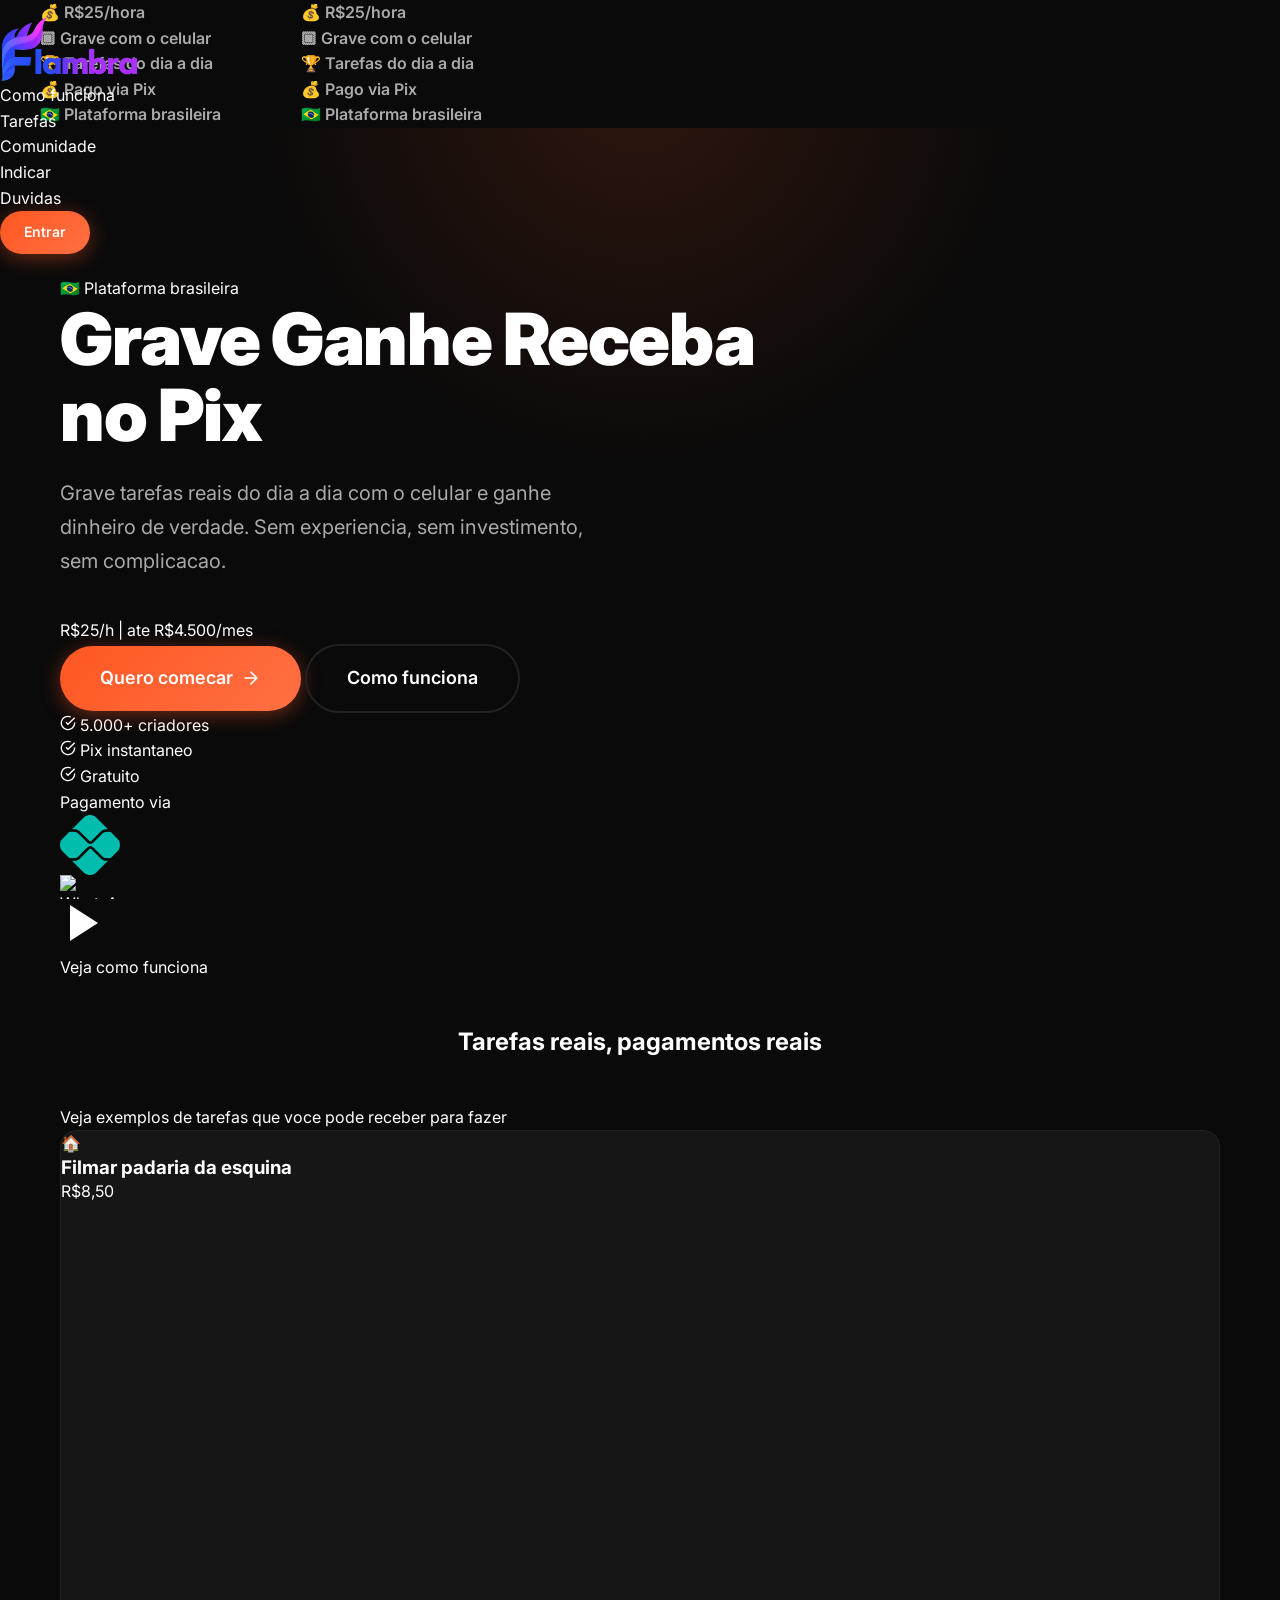
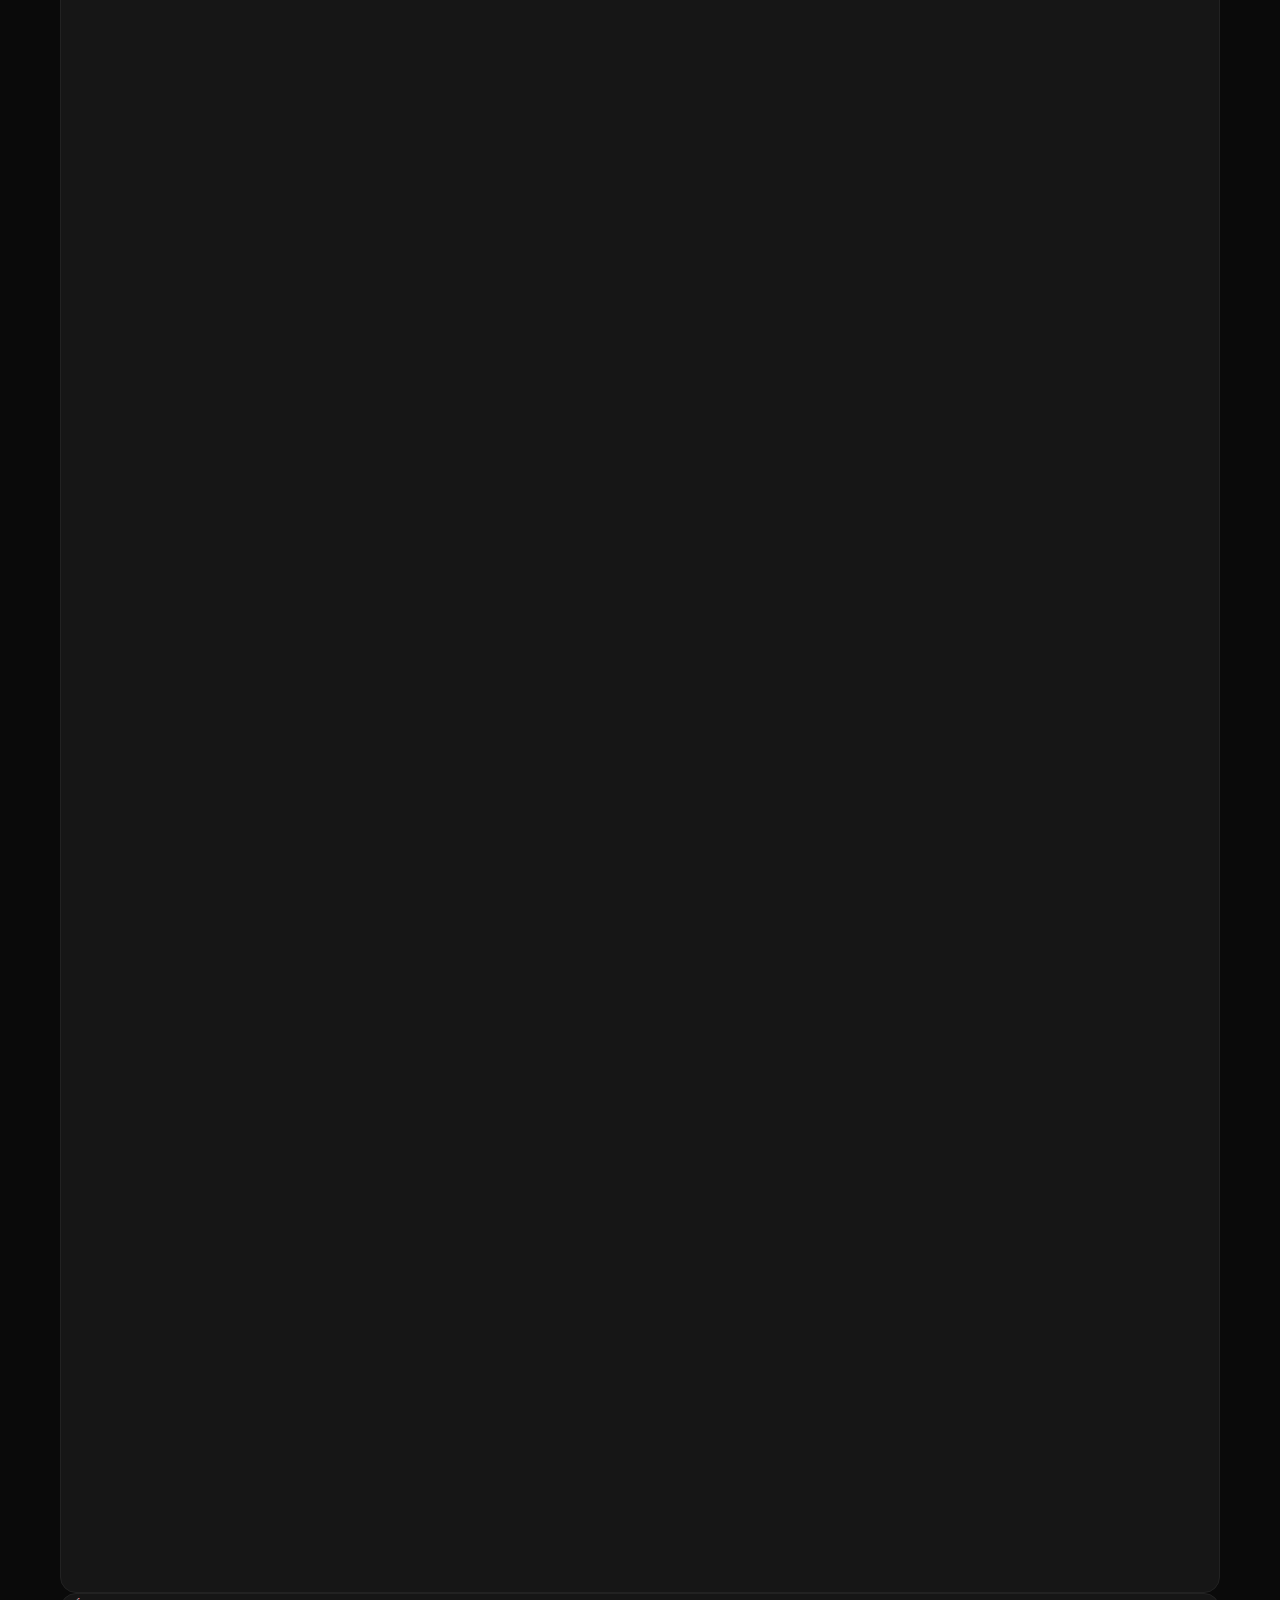
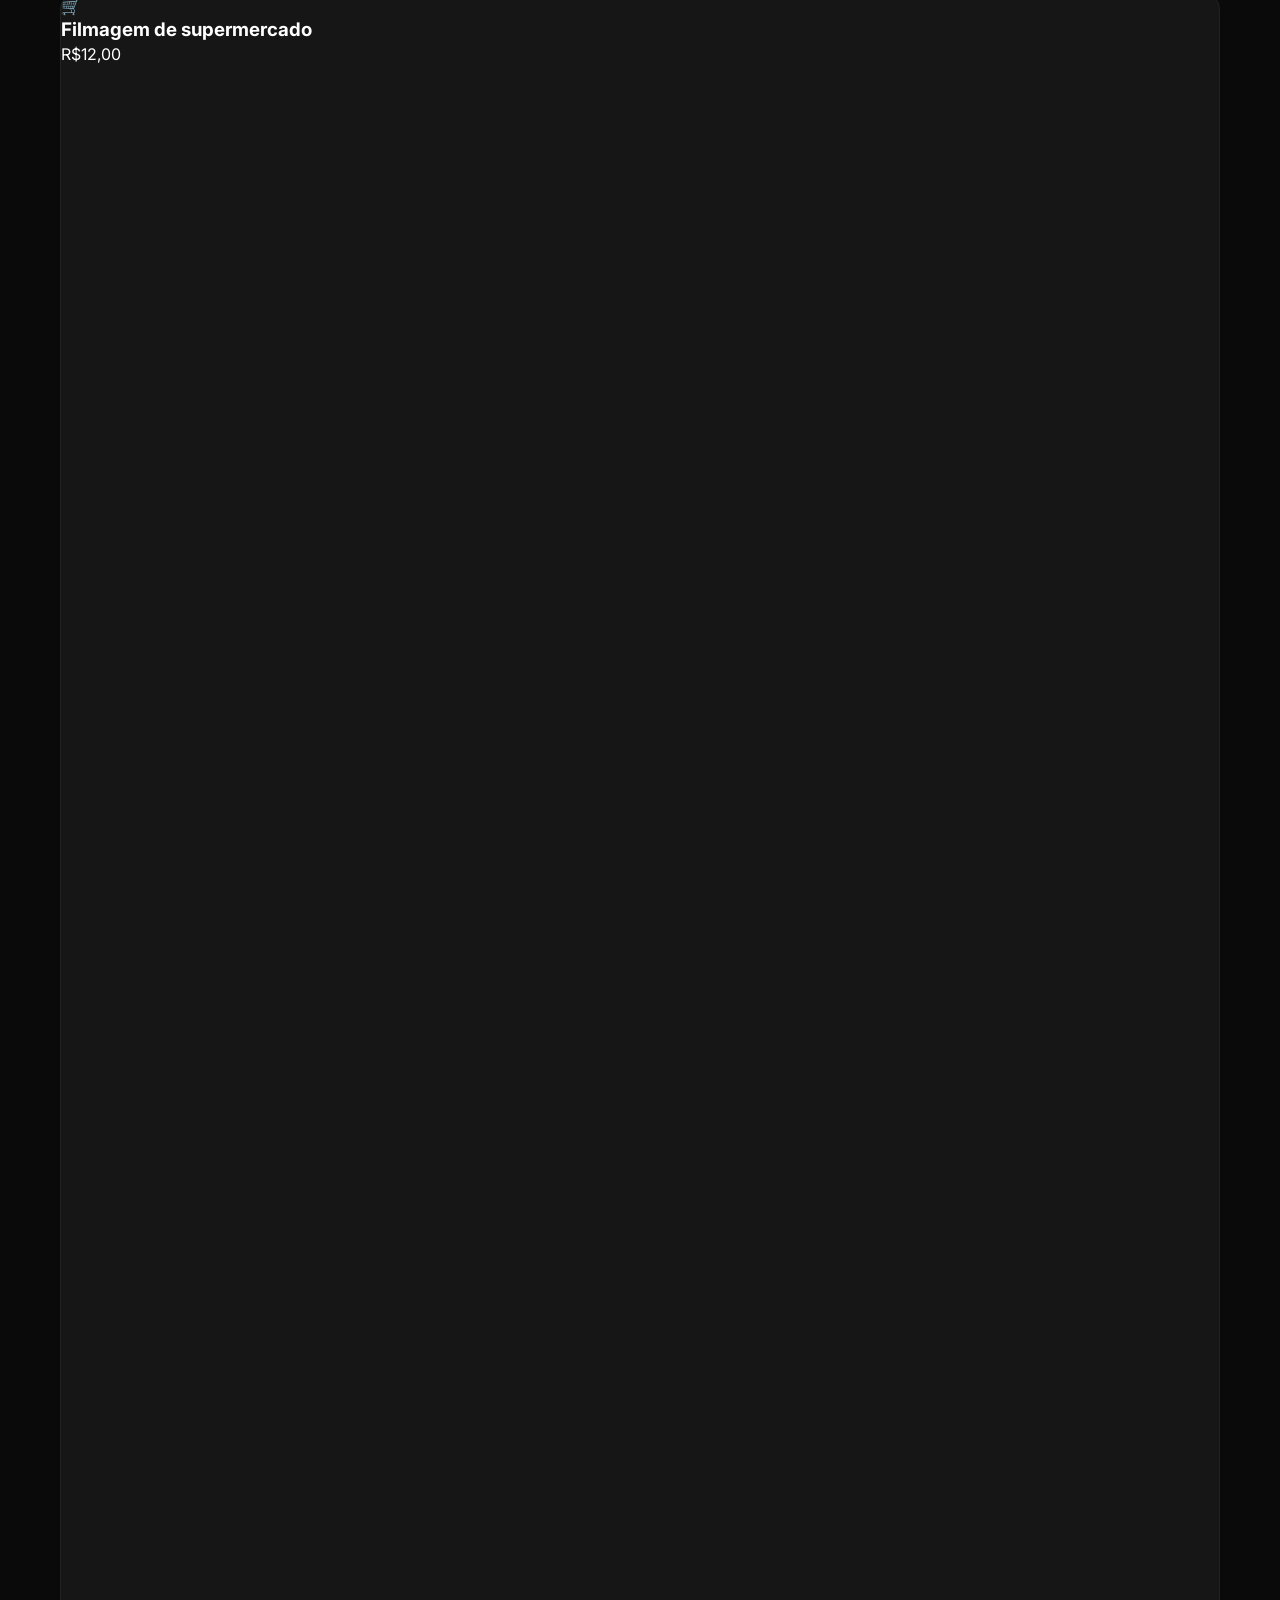
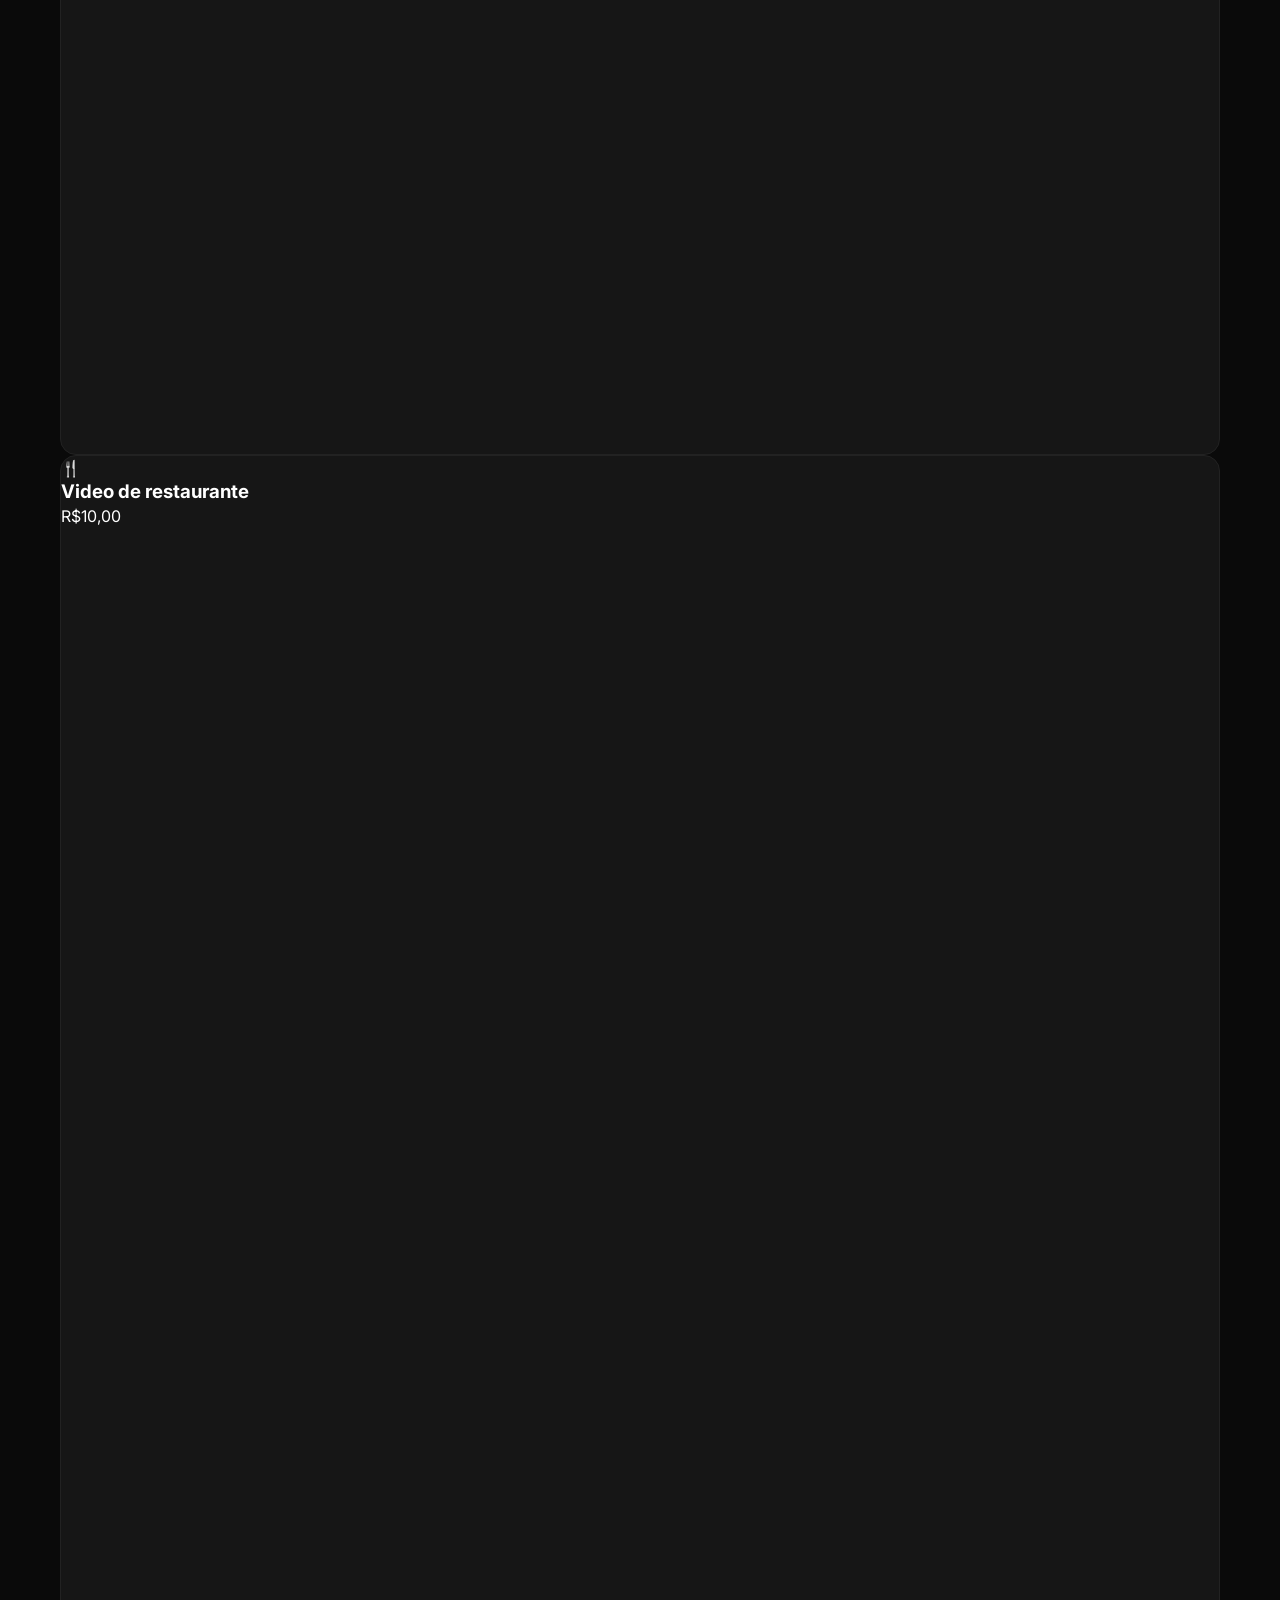
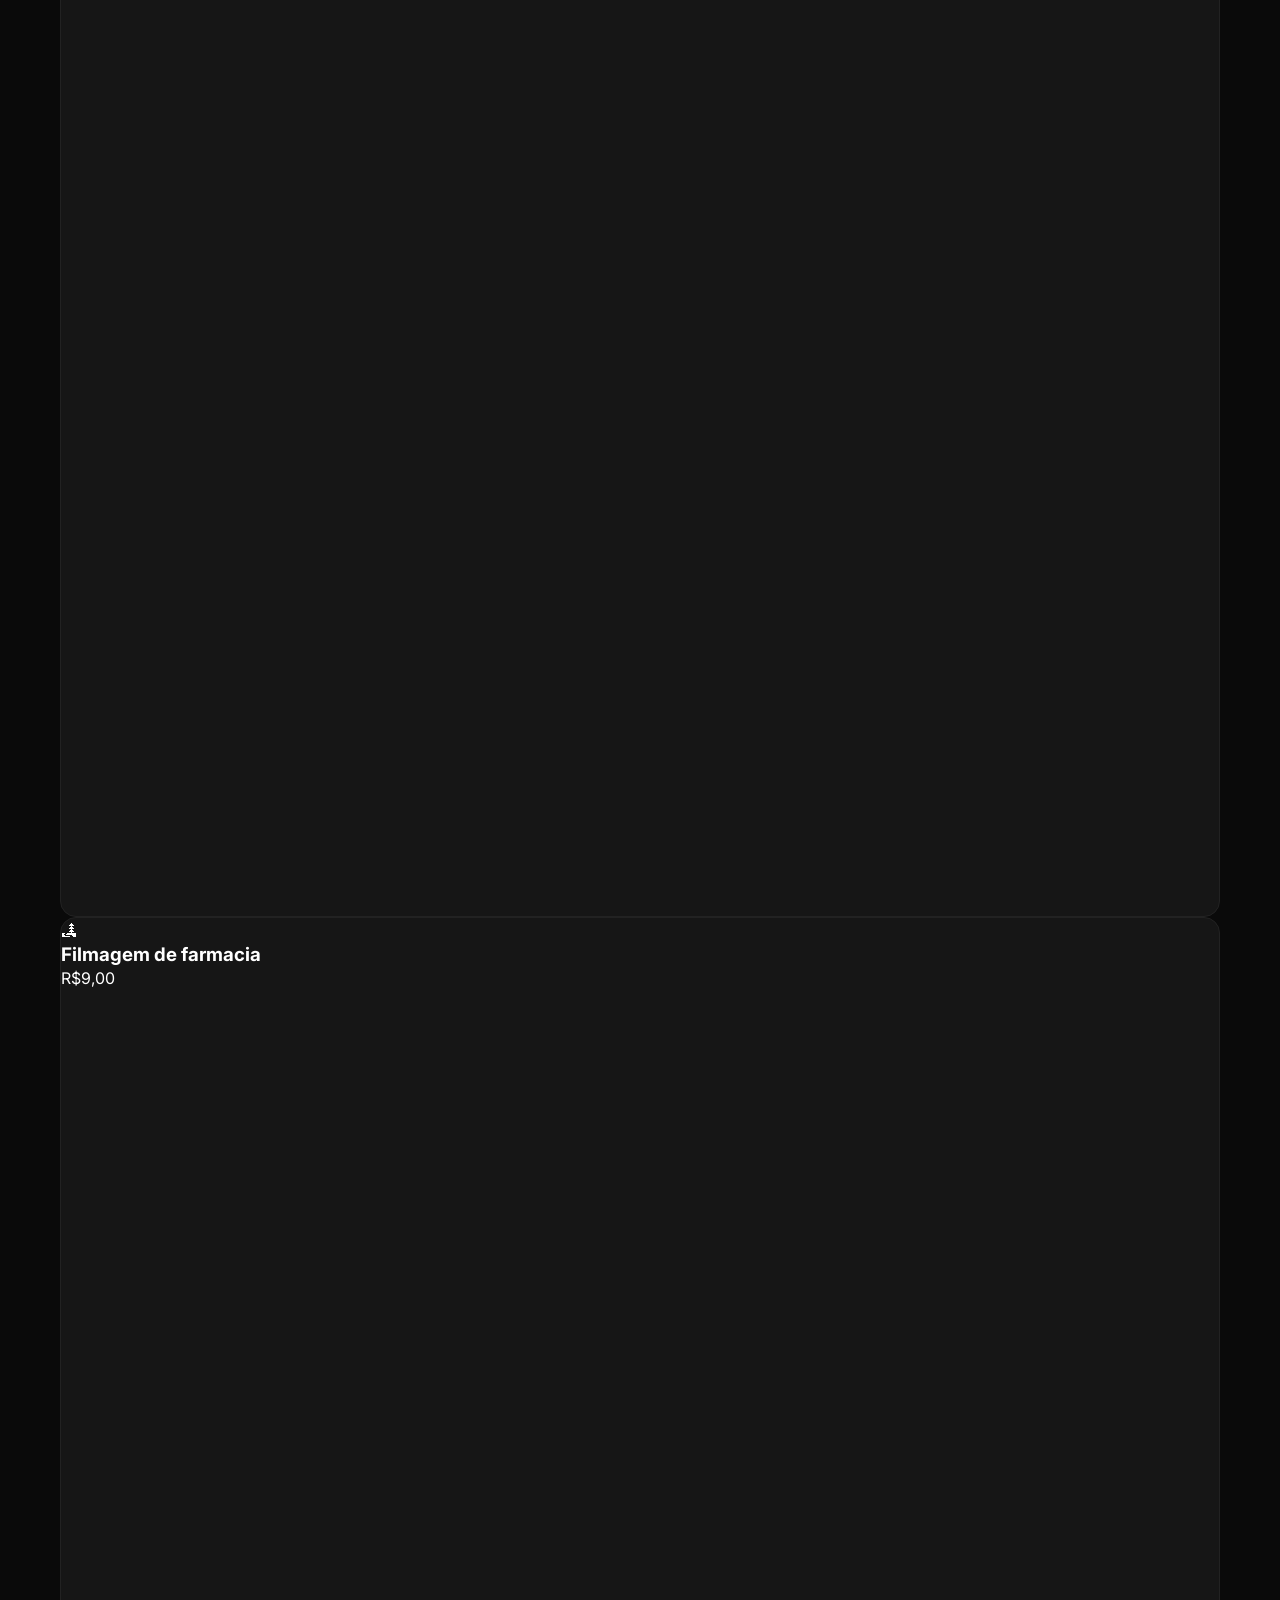
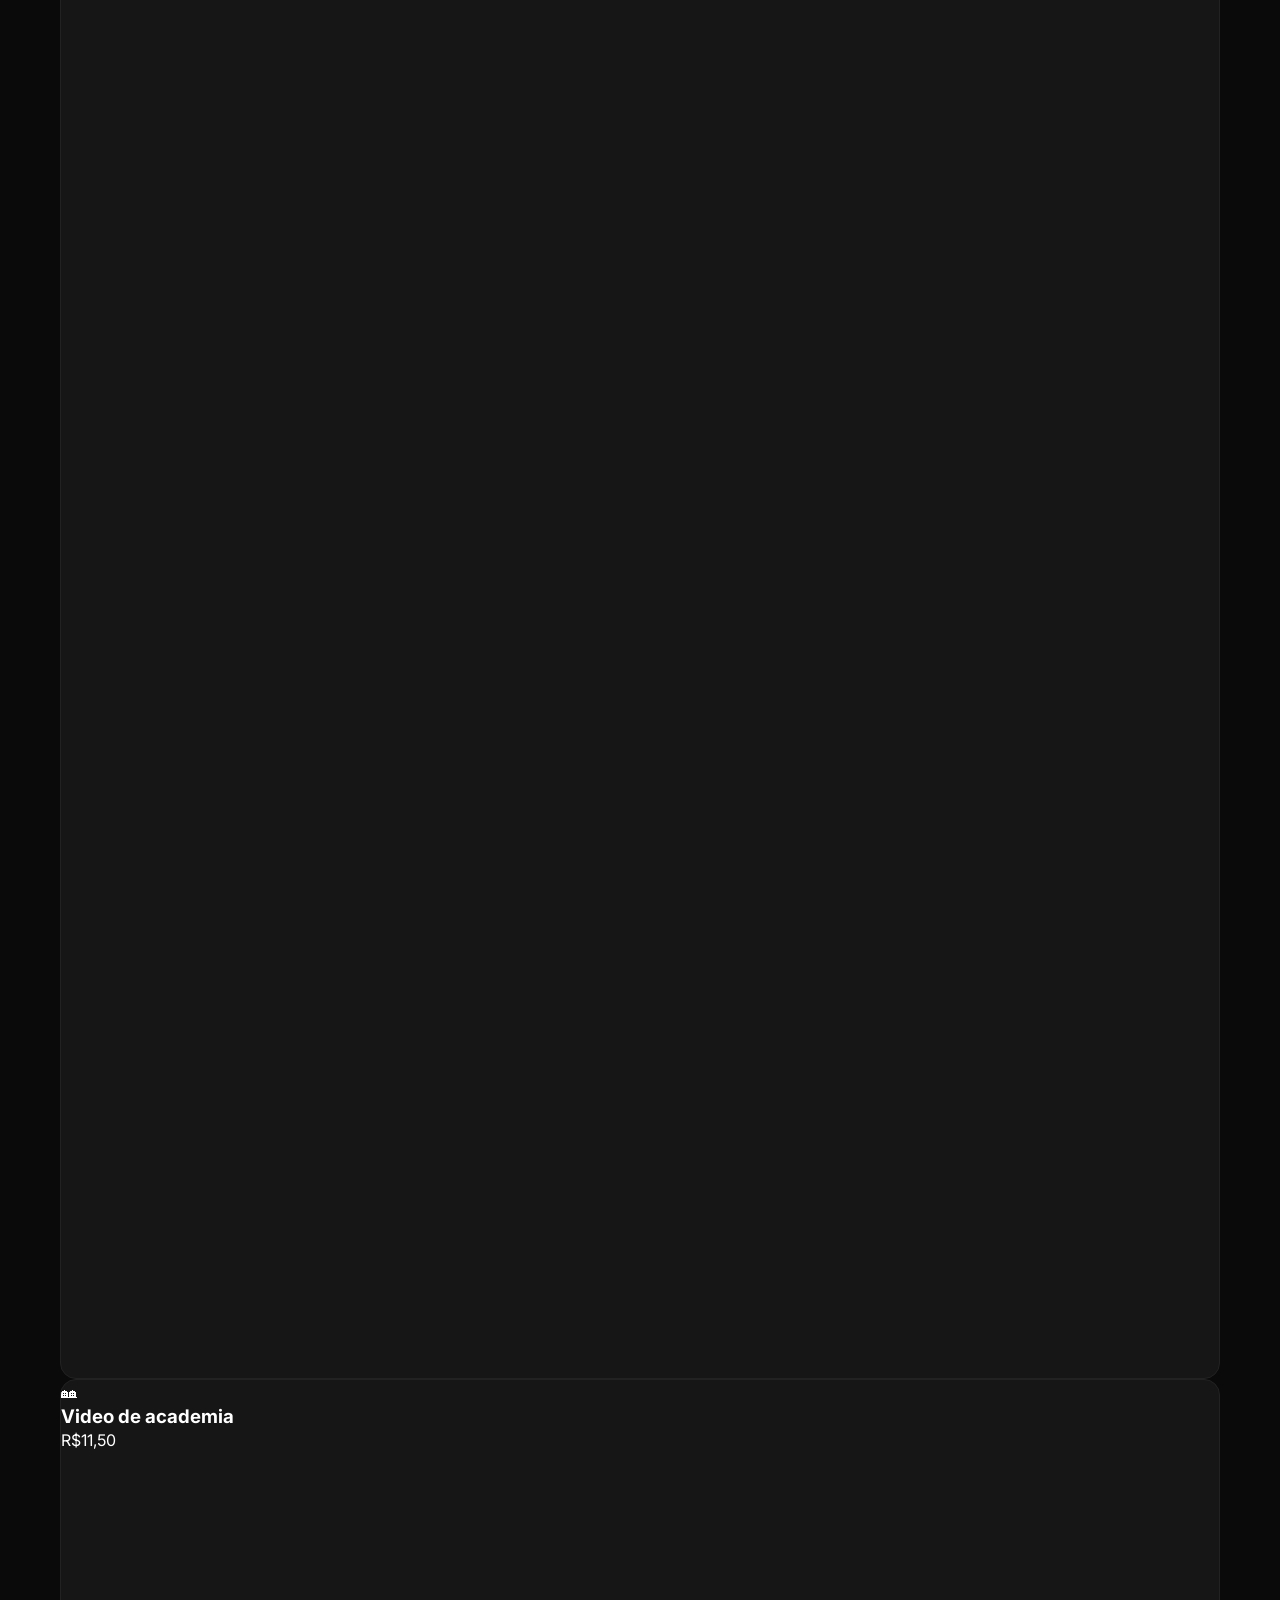
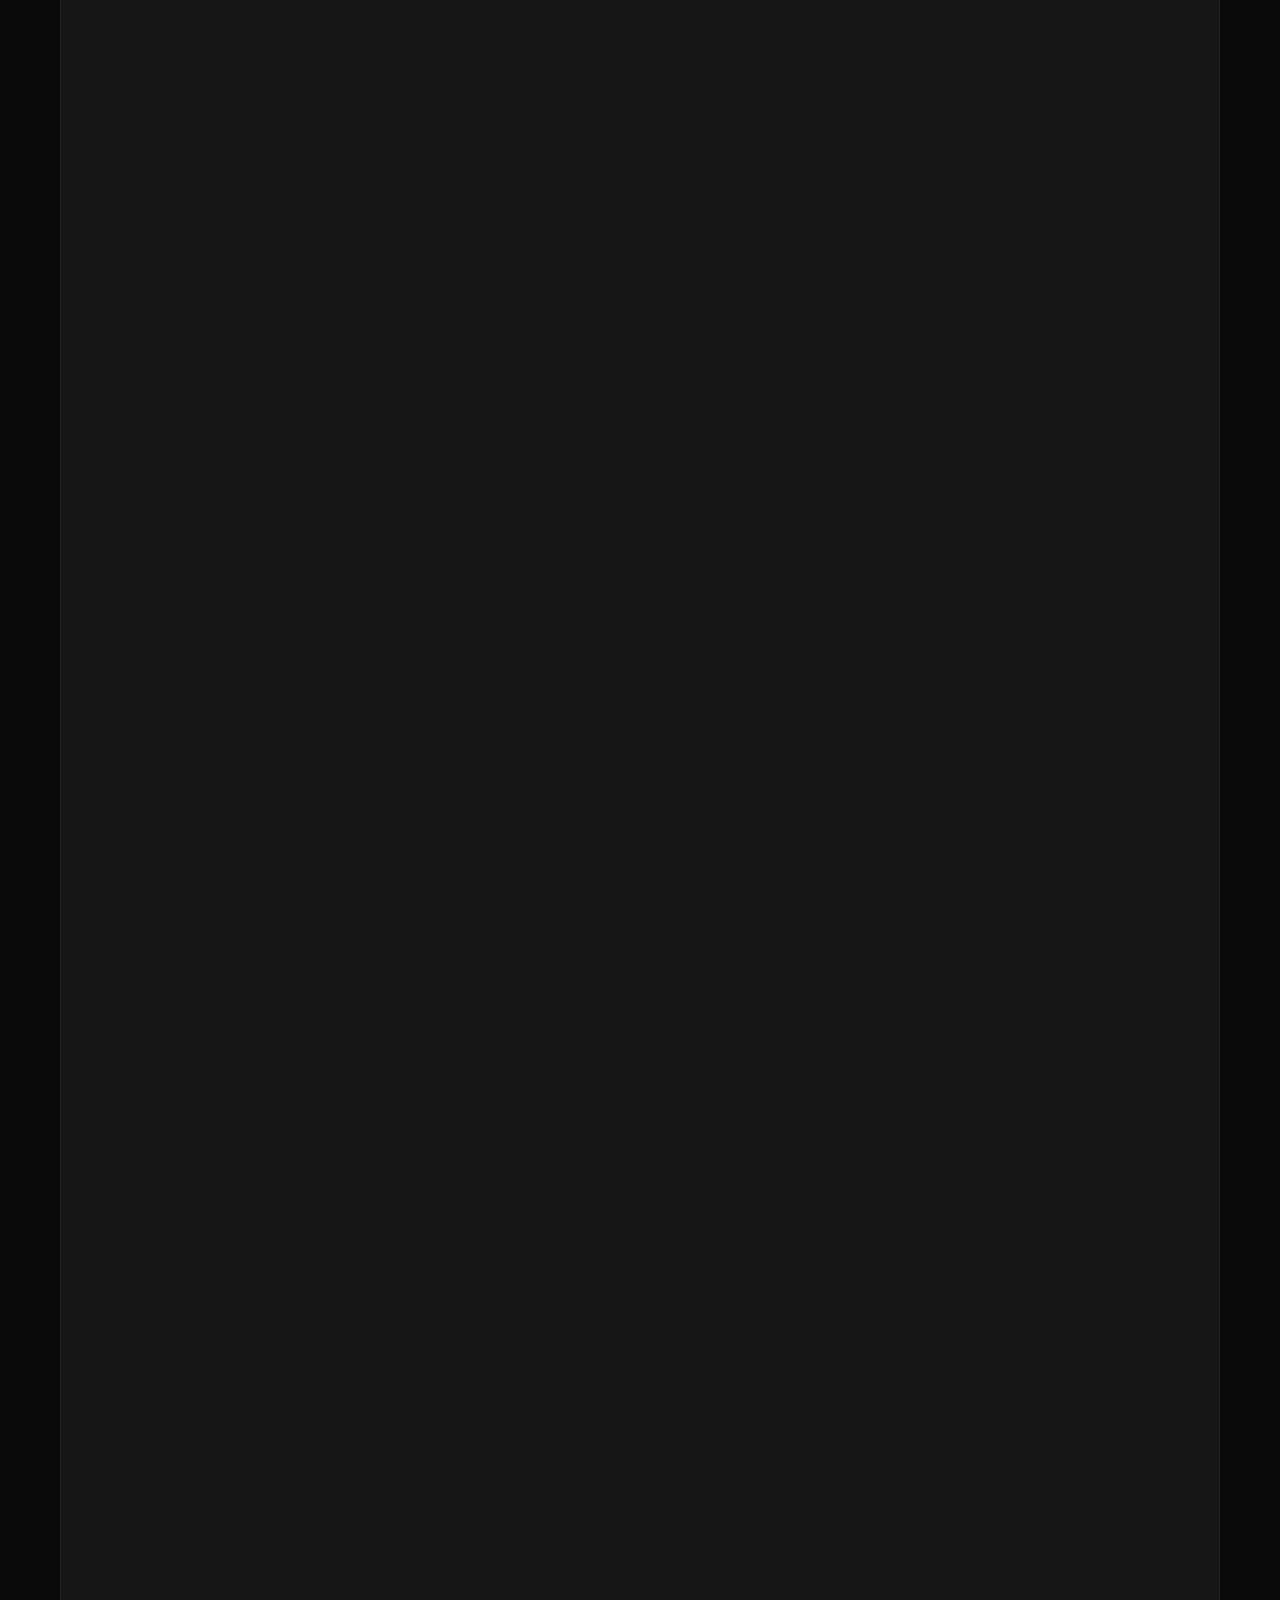
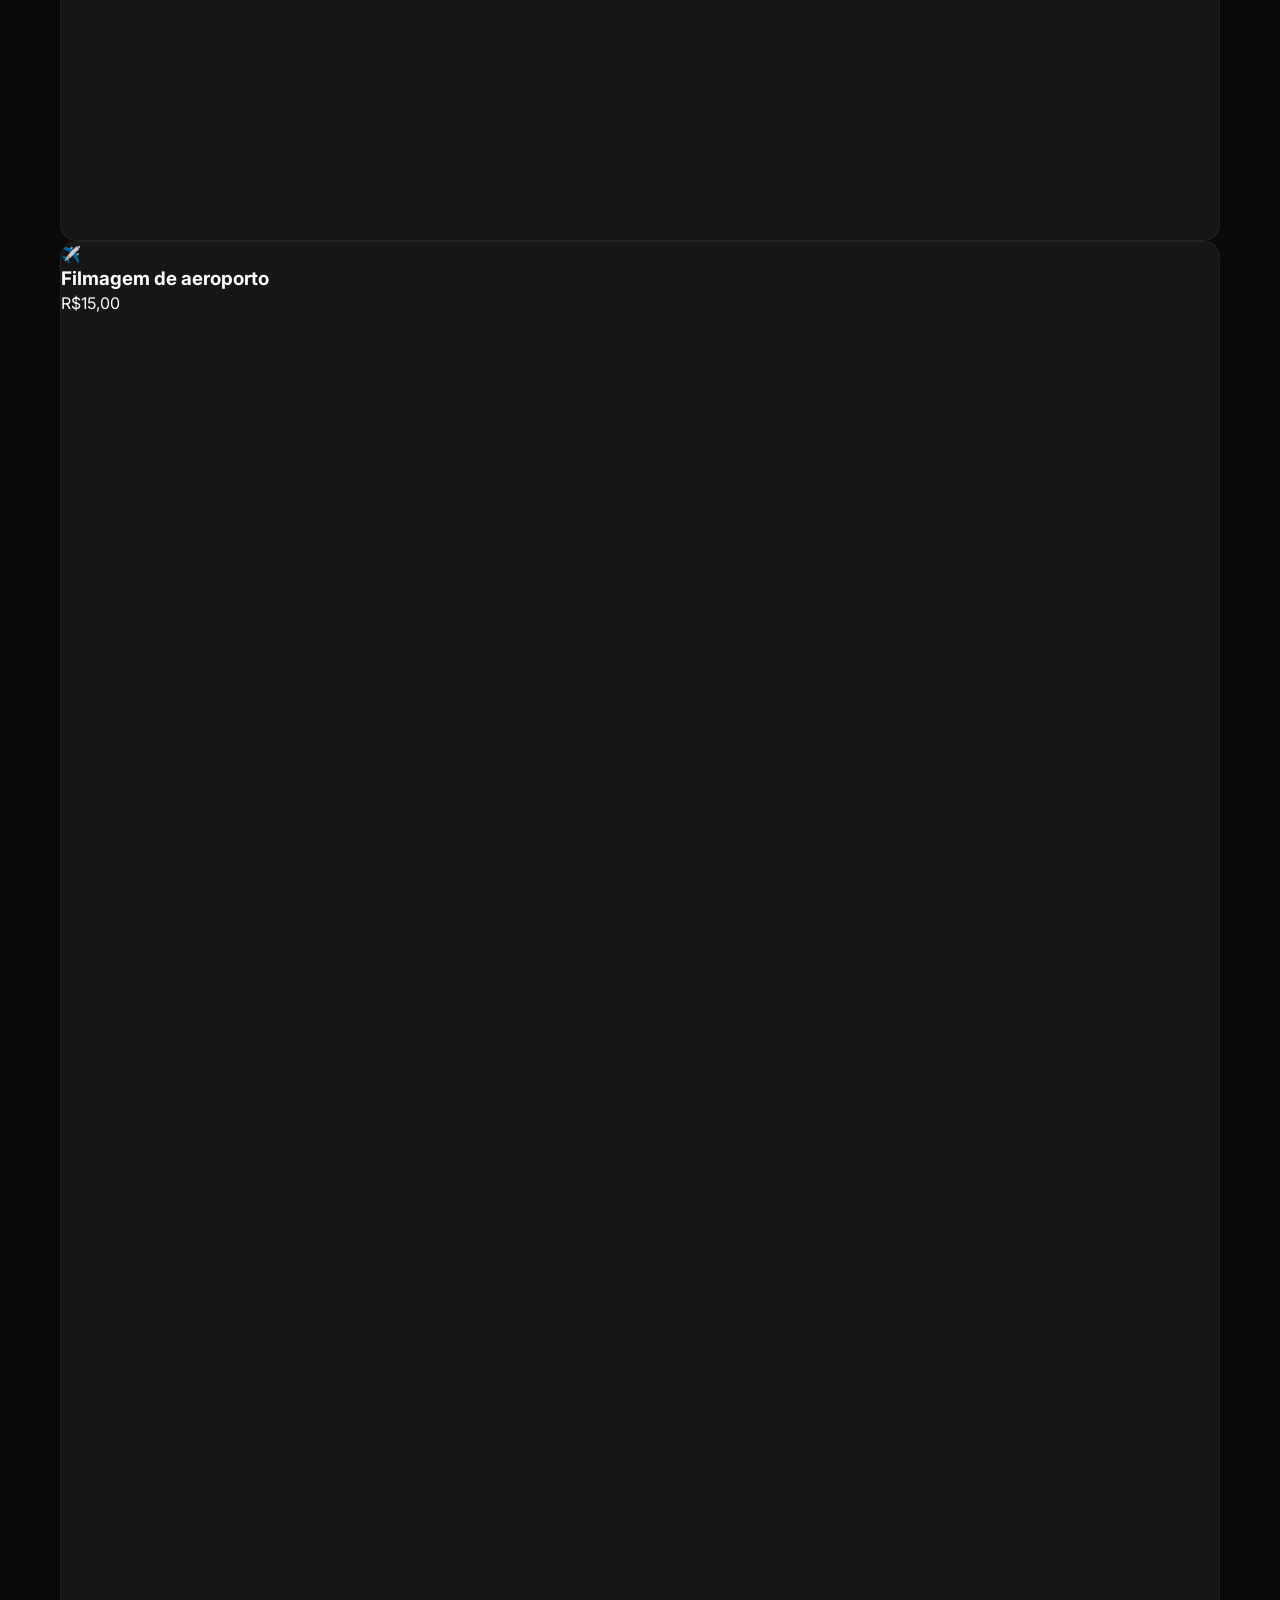
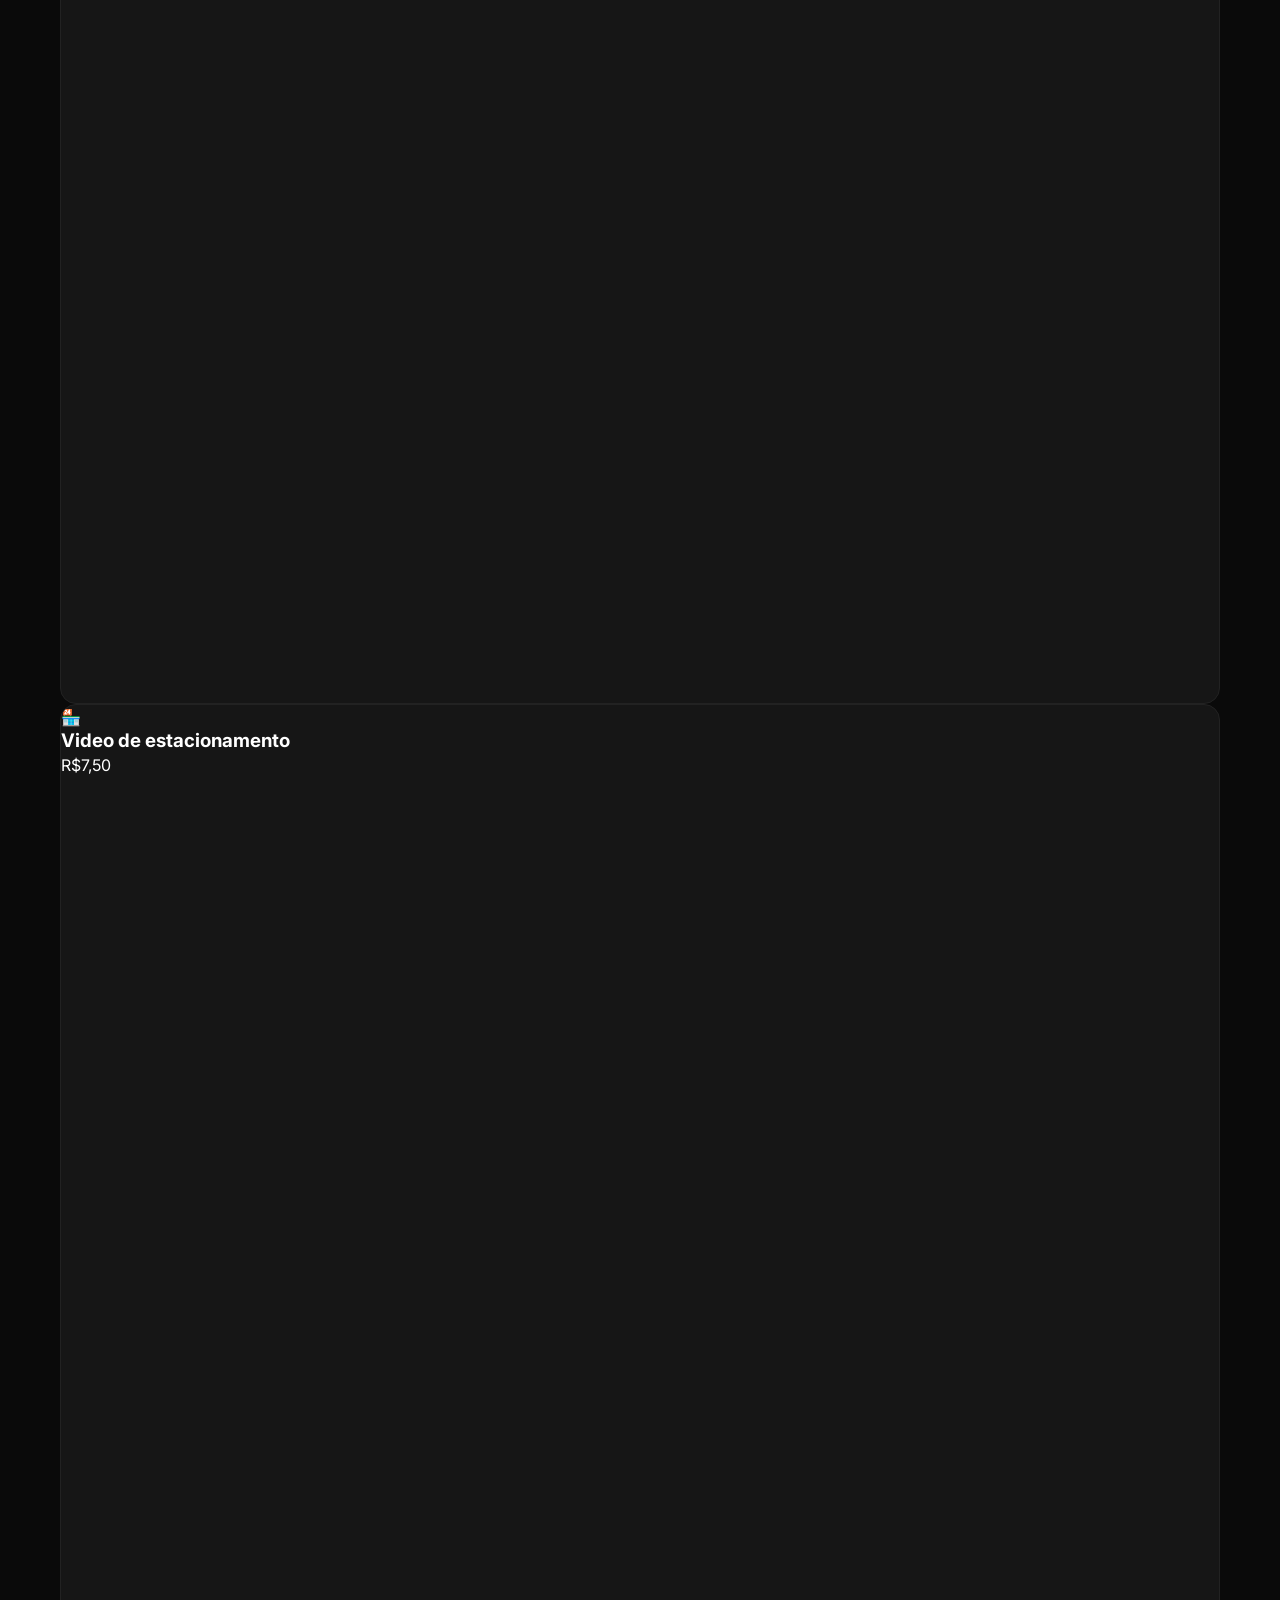
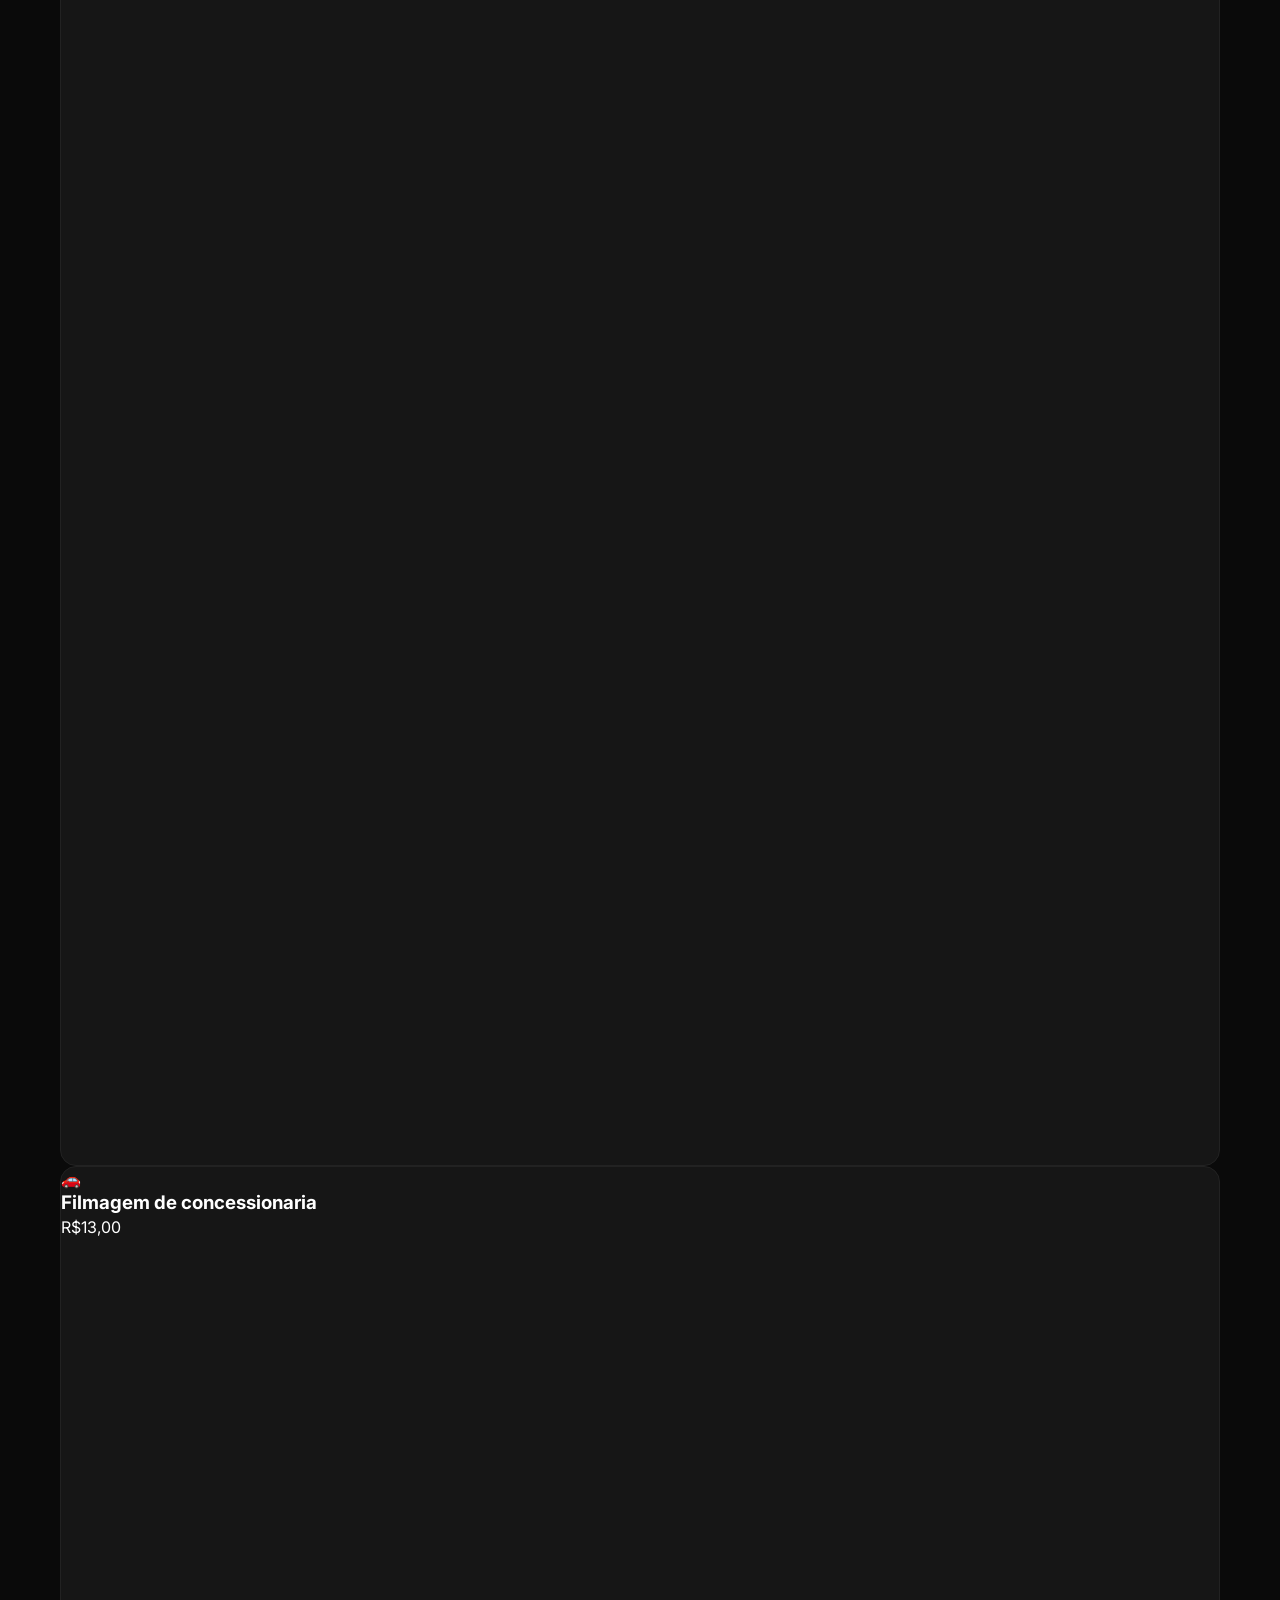
==== index.html @ 6a42921d "Rebuild: dark theme blog, correct domain, referral CTAs, full SEO" ====
<!DOCTYPE html>
<html lang="pt-BR">
<head>
  <meta charset="UTF-8">
  <meta name="viewport" content="width=device-width, initial-scale=1.0">
  <title>Flambra - Ganhe dinheiro gravando tarefas do dia a dia</title>
  <meta name="description" content="Grave tarefas reais da sua rotina com o celular e receba ate R$25 por hora aprovada via Pix. Plataforma brasileira.">
  <meta name="keywords" content="ganhar dinheiro com celular, gravar tarefas, pix, plataforma brasileira, renda extra">
  <link rel="canonical" href="https://tarcisioprogramador.github.io/flambra/">

  <!-- Open Graph -->
  <meta property="og:type" content="website">
  <meta property="og:title" content="Flambra - Ganhe dinheiro gravando tarefas do dia a dia">
  <meta property="og:description" content="Grave tarefas reais da sua rotina com o celular e receba ate R$25 por hora aprovada via Pix. Plataforma brasileira.">
  <meta property="og:url" content="https://tarcisioprogramador.github.io/flambra/">
  <meta property="og:image" content="https://tarcisioprogramador.github.io/flambra/assets/img/og-share.png">
  <meta property="og:image:alt" content="Flambra - Ganhe dinheiro com o celular">
  <meta property="og:site_name" content="Flambra">
  <meta property="og:locale" content="pt_BR">

  <!-- Twitter Cards -->
  <meta name="twitter:card" content="summary_large_image">
  <meta name="twitter:title" content="Flambra - Ganhe dinheiro gravando tarefas do dia a dia">
  <meta name="twitter:description" content="Grave tarefas reais da sua rotina com o celular e receba ate R$25 por hora aprovada via Pix. Plataforma brasileira.">
  <meta name="twitter:image" content="https://tarcisioprogramador.github.io/flambra/assets/img/og-share.png">

  <link rel="icon" type="image/png" href="assets/img/favicon.png">
  <link rel="stylesheet" href="assets/css/style.css">

  <!-- Schema.org JSON-LD -->
  <script type="application/ld+json">
  {
    "@context": "https://schema.org",
    "@graph": [
      {
        "@type": "WebSite",
        "@id": "https://tarcisioprogramador.github.io/flambra/#website",
        "url": "https://tarcisioprogramador.github.io/flambra/",
        "name": "Flambra",
        "description": "Ganhe dinheiro gravando tarefas do dia a dia",
        "inLanguage": "pt-BR"
      },
      {
        "@type": "Organization",
        "@id": "https://tarcisioprogramador.github.io/flambra/#organization",
        "name": "Flambra",
        "url": "https://tarcisioprogramador.github.io/flambra/",
        "logo": {
          "@type": "ImageObject",
          "url": "https://tarcisioprogramador.github.io/flambra/assets/img/flambra-wordmark-remastered.png",
          "width": 300,
          "height": 60
        },
        "sameAs": [
          "https://www.instagram.com/flambra",
          "https://www.tiktok.com/@flambra"
        ],
        "contactPoint": {
          "@type": "ContactPoint",
          "contactType": "customer service",
          "availableLanguage": "Portuguese",
          "areaServed": "BR"
        }
      },
      {
        "@type": "Service",
        "@id": "https://tarcisioprogramador.github.io/flambra/#service",
        "name": "Flambra - Plataforma de tarefas por celular",
        "description": "Grave tarefas reais da sua rotina com o celular e receba ate R$25 por hora aprovada via Pix",
        "provider": {
          "@id": "https://tarcisioprogramador.github.io/flambra/#organization"
        },
        "areaServed": {
          "@type": "Country",
          "name": "Brasil"
        },
        "serviceType": "Renda extra via celular",
        "offers": {
          "@type": "Offer",
          "price": "0",
          "priceCurrency": "BRL",
          "description": "Ganhe ate R$25 por hora aprovada"
        }
      },
      {
        "@type": "FAQPage",
        "@id": "https://tarcisioprogramador.github.io/flambra/#faq",
        "mainEntity": [
          {
            "@type": "Question",
            "name": "O que e a Flambra?",
            "acceptedAnswer": {
              "@type": "Answer",
              "text": "A Flambra e uma plataforma brasileira que paga voce para gravar tarefas do dia a dia com o celular. Voce completa tarefas simples como filmar locais, produtos ou servicos, e recebe por cada tarefa aprovada."
            }
          },
          {
            "@type": "Question",
            "name": "Quanto posso ganhar na Flambra?",
            "acceptedAnswer": {
              "@type": "Answer",
              "text": "Na Flambra voce pode ganhar ate R$25 por hora de tarefas aprovadas. O valor medio dos nossos criadores e de R$4.500 por mes trabalhando de forma consistente."
            }
          },
          {
            "@type": "Question",
            "name": "Como recebo meu pagamento?",
            "acceptedAnswer": {
              "@type": "Answer",
              "text": "Os pagamentos sao feitos via Pix, diretamente na sua conta bancaria. Tambem oferecemos a opcao de receber em USDC para quem prefere criptomoedas. O pagamento e processado rapidamente apos a aprovacao das tarefas."
            }
          },
          {
            "@type": "Question",
            "name": "Preciso de equipamento especial?",
            "acceptedAnswer": {
              "@type": "Answer",
              "text": "Nao! Voce so precisa de um celular com camera. Qualquer smartphone moderno e suficiente para gravar as tarefas. Nao e necessario tripé, iluminação profissional ou qualquer outro equipamento."
            }
          },
          {
            "@type": "Question",
            "name": "As tarefas sao dificeis?",
            "acceptedAnswer": {
              "@type": "Answer",
              "text": "Nao! As tarefas sao simples e do seu dia a dia. Voce e selecionado com base na sua localizacao e nos negocios proximos a voce. E so seguir as instrucoes no app, gravar o video e enviar para analise."
            }
          },
          {
            "@type": "Question",
            "name": "Quanto tempo demora para receber?",
            "acceptedAnswer": {
              "@type": "Answer",
              "text": "O processamento do pagamento e feito rapidamente apos a aprovacao da tarefa. Na maioria dos casos, o valor cai na sua conta via Pix em ate 48 horas uteis apos a aprovacao."
            }
          },
          {
            "@type": "Question",
            "name": "Posso indicar amigos?",
            "acceptedAnswer": {
              "@type": "Answer",
              "text": "Sim! A Flambra tem um programa de indicacoes onde voce ganha R$2.50 por hora trabalhada por cada pessoa que indicar. E uma forma excelente de aumentar sua renda ainda mais."
            }
          },
          {
            "@type": "Question",
            "name": "A Flambra esta disponivel em todo o Brasil?",
            "acceptedAnswer": {
              "@type": "Answer",
              "text": "Sim, a Flambra esta disponivel em todo o Brasil. As tarefas sao geradas com base na sua localizacao, entanto quanto mais tarefas estiverem disponiveis na sua regiao, mais voce podera ganhar."
            }
          }
        ]
      }
    ]
  }
  </script>
</head>
<body>

  <!-- ========== HEADER ========== -->
  <header class="site-header">
    <div class="header-container">
      <a href="index.html" class="logo" aria-label="Flambra - Pagina inicial">
        <img src="assets/img/flambra-wordmark-remastered.png" alt="Flambra" width="140" height="32">
      </a>

      <nav class="main-nav" id="mainNav" aria-label="Menu principal">
        <ul class="nav-list">
          <li><a href="#como-funciona">Como funciona</a></li>
          <li><a href="#clips">Tarefas</a></li>
          <li><a href="#comunidade">Comunidade</a></li>
          <li><a href="#indicar">Indicar</a></li>
          <li><a href="#faq">Duvidas</a></li>
        </ul>
      </nav>

      <div class="header-actions">
        <a href="https://app.flambra.com/?ref=D3D5653DFF&cadastro=1" class="btn btn-primary btn-sm header-cta" data-referral="D3D5653DFF">Entrar</a>
        <button class="mobile-menu-toggle" id="mobileMenuToggle" aria-label="Abrir menu" aria-expanded="false">
          <span class="hamburger-line"></span>
          <span class="hamburger-line"></span>
          <span class="hamburger-line"></span>
        </button>
      </div>
    </div>

    <!-- Mobile Menu -->
    <div class="mobile-menu" id="mobileMenu" aria-hidden="true">
      <nav class="mobile-nav">
        <ul class="mobile-nav-list">
          <li><a href="#como-funciona">Como funciona</a></li>
          <li><a href="#clips">Tarefas</a></li>
          <li><a href="#comunidade">Comunidade</a></li>
          <li><a href="#indicar">Indicar</a></li>
          <li><a href="#faq">Duvidas</a></li>
        </ul>
        <a href="https://app.flambra.com/?ref=D3D5653DFF&cadastro=1" class="btn btn-primary btn-block mobile-cta" data-referral="D3D5653DFF">Comecar agora</a>
      </nav>
    </div>
  </header>

  <!-- ========== MARQUEE ========== -->
  <aside class="marquee" aria-label="Destaques">
    <div class="marquee-track">
      <div class="marquee-content">
        <span class="marquee-item">&#128176; R$25/hora</span>
        <span class="marquee-item">&#127999; Grave com o celular</span>
        <span class="marquee-item">&#127942; Tarefas do dia a dia</span>
        <span class="marquee-item">&#128176; Pago via Pix</span>
        <span class="marquee-item">&#127463;&#127479; Plataforma brasileira</span>
      </div>
      <div class="marquee-content" aria-hidden="true">
        <span class="marquee-item">&#128176; R$25/hora</span>
        <span class="marquee-item">&#127999; Grave com o celular</span>
        <span class="marquee-item">&#127942; Tarefas do dia a dia</span>
        <span class="marquee-item">&#128176; Pago via Pix</span>
        <span class="marquee-item">&#127463;&#127479; Plataforma brasileira</span>
      </div>
    </div>
  </aside>

  <main>

    <!-- ========== HERO ========== -->
    <section class="hero" id="como-funciona">
      <div class="container">
        <div class="hero-grid">
          <div class="hero-content">
            <div class="hero-eyebrow">
              <span class="flag-br">&#127463;&#127479;</span>
              Plataforma brasileira
            </div>
            <h1 class="hero-title">
              <span class="hero-title-line">Grave</span>
              <span class="hero-title-line">Ganhe</span>
              <span class="hero-title-line">Receba no <span class="text-gradient">Pix</span></span>
            </h1>
            <p class="hero-subtitle">Grave tarefas reais do dia a dia com o celular e ganhe dinheiro de verdade. Sem experiencia, sem investimento, sem complicacao.</p>

            <div class="hero-rate">
              <span class="rate-badge">
                <span class="rate-amount" id="rateToggle">R$25/h</span>
                <span class="rate-divider">|</span>
                <span class="rate-subtitle">ate R$4.500/mes</span>
              </span>
            </div>

            <div class="hero-ctas">
              <a href="https://app.flambra.com/?ref=D3D5653DFF&cadastro=1" class="btn btn-primary btn-lg hero-cta-primary" data-referral="D3D5653DFF">
                <span>Quero comecar</span>
                <svg width="20" height="20" viewBox="0 0 24 24" fill="none" stroke="currentColor" stroke-width="2" stroke-linecap="round" stroke-linejoin="round"><path d="M5 12h14M12 5l7 7-7 7"/></svg>
              </a>
              <a href="#como-funciona" class="btn btn-secondary btn-lg hero-cta-secondary">Como funciona</a>
            </div>

            <div class="hero-trust">
              <div class="trust-item">
                <svg width="16" height="16" viewBox="0 0 24 24" fill="none" stroke="currentColor" stroke-width="2"><path d="M22 11.08V12a10 10 0 1 1-5.93-9.14"/><polyline points="22 4 12 14.01 9 11.01"/></svg>
                <span>5.000+ criadores</span>
              </div>
              <div class="trust-item">
                <svg width="16" height="16" viewBox="0 0 24 24" fill="none" stroke="currentColor" stroke-width="2"><path d="M22 11.08V12a10 10 0 1 1-5.93-9.14"/><polyline points="22 4 12 14.01 9 11.01"/></svg>
                <span>Pix instantaneo</span>
              </div>
              <div class="trust-item">
                <svg width="16" height="16" viewBox="0 0 24 24" fill="none" stroke="currentColor" stroke-width="2"><path d="M22 11.08V12a10 10 0 1 1-5.93-9.14"/><polyline points="22 4 12 14.01 9 11.01"/></svg>
                <span>Gratuito</span>
              </div>
            </div>

            <div class="hero-payment-icons">
              <span class="payment-icon-label">Pagamento via</span>
              <div class="payment-icons">
                <img src="assets/img/ganhe/pix.png" alt="Pix" width="60" height="24" loading="lazy">
                <img src="assets/img/ganhe/whatsapp.png" alt="WhatsApp" width="60" height="24" loading="lazy">
              </div>
            </div>
          </div>

          <div class="hero-visual">
            <div class="phone-mockup">
              <div class="phone-frame">
                <div class="phone-notch"></div>
                <div class="phone-screen">
                  <div class="phone-video-placeholder">
                    <div class="play-icon">
                      <svg width="48" height="48" viewBox="0 0 24 24" fill="white"><polygon points="5 3 19 12 5 21 5 3"/></svg>
                    </div>
                    <span class="phone-video-label">Veja como funciona</span>
                  </div>
                </div>
              </div>
            </div>
          </div>
        </div>
      </div>
    </section>

    <!-- ========== CLIPS / TAREFAS ========== -->
    <section class="clips" id="clips">
      <div class="container">
        <div class="section-header">
          <h2 class="section-title">Tarefas reais, pagamentos reais</h2>
          <p class="section-subtitle">Veja exemplos de tarefas que voce pode receber para fazer</p>
        </div>

        <div class="clips-grid">
          <div class="clip-card">
            <div class="clip-thumb">
              <span class="clip-emoji">&#127968;</span>
            </div>
            <div class="clip-info">
              <h3 class="clip-title">Filmar padaria da esquina</h3>
              <span class="clip-pay">R$8,50</span>
            </div>
          </div>

          <div class="clip-card">
            <div class="clip-thumb">
              <span class="clip-emoji">&#128722;</span>
            </div>
            <div class="clip-info">
              <h3 class="clip-title">Filmagem de supermercado</h3>
              <span class="clip-pay">R$12,00</span>
            </div>
          </div>

          <div class="clip-card">
            <div class="clip-thumb">
              <span class="clip-emoji">&#127860;</span>
            </div>
            <div class="clip-info">
              <h3 class="clip-title">Video de restaurante</h3>
              <span class="clip-pay">R$10,00</span>
            </div>
          </div>

          <div class="clip-card">
            <div class="clip-thumb">
              <span class="clip-emoji">&#127966;</span>
            </div>
            <div class="clip-info">
              <h3 class="clip-title">Filmagem de farmacia</h3>
              <span class="clip-pay">R$9,00</span>
            </div>
          </div>

          <div class="clip-card">
            <div class="clip-thumb">
              <span class="clip-emoji">&#127960;</span>
            </div>
            <div class="clip-info">
              <h3 class="clip-title">Video de academia</h3>
              <span class="clip-pay">R$11,50</span>
            </div>
          </div>

          <div class="clip-card">
            <div class="clip-thumb">
              <span class="clip-emoji">&#9992;&#65039;</span>
            </div>
            <div class="clip-info">
              <h3 class="clip-title">Filmagem de aeroporto</h3>
              <span class="clip-pay">R$15,00</span>
            </div>
          </div>

          <div class="clip-card">
            <div class="clip-thumb">
              <span class="clip-emoji">&#127978;</span>
            </div>
            <div class="clip-info">
              <h3 class="clip-title">Video de estacionamento</h3>
              <span class="clip-pay">R$7,50</span>
            </div>
          </div>

          <div class="clip-card">
            <div class="clip-thumb">
              <span class="clip-emoji">&#128663;</span>
            </div>
            <div class="clip-info">
              <h3 class="clip-title">Filmagem de concessionaria</h3>
              <span class="clip-pay">R$13,00</span>
            </div>
          </div>

          <div class="clip-card">
            <div class="clip-thumb">
              <span class="clip-emoji">&#127980;</span>
            </div>
            <div class="clip-info">
              <h3 class="clip-title">Video de hotel</h3>
              <span class="clip-pay">R$14,00</span>
            </div>
          </div>

          <div class="clip-card">
            <div class="clip-thumb">
              <span class="clip-emoji">&#127973;</span>
            </div>
            <div class="clip-info">
              <h3 class="clip-title">Filmagem de clinica</h3>
              <span class="clip-pay">R$10,50</span>
            </div>
          </div>
        </div>

        <div class="clips-cta">
          <a href="https://app.flambra.com/?ref=D3D5653DFF&cadastro=1" class="btn btn-primary" data-referral="D3D5653DFF">Ver todas as tarefas</a>
        </div>
      </div>
    </section>

    <!-- ========== COMMUNITY ========== -->
    <section class="community" id="comunidade">
      <div class="container">
        <div class="community-grid">
          <div class="community-content">
            <span class="section-label">Por tras da Flambra</span>
            <h2 class="section-title">Transformamos a rotina em renda</h2>
            <p class="community-text">A Flambra nasceu em 2022 com uma ideia simples: transformar o tempo que as pessoas gastam andando pela cidade em dinheiro de verdade. Comecamos no marketing tradicional e evoluimos para a coleta de dados com IA, conectando marcas reais a pessoas reais.</p>
            <p class="community-text">Hoje, milhares de criadores em todo o Brasil ganham dinheiro gravando tarefas simples do dia a dia. Sem burocracia, sem investimento, so o celular na mao.</p>

            <div class="community-stats">
              <div class="stat-item">
                <span class="stat-number">5.000+</span>
                <span class="stat-label">Criadores ativos</span>
              </div>
              <div class="stat-item">
                <span class="stat-number">2022</span>
                <span class="stat-label">Fundacao</span>
              </div>
              <div class="stat-item">
                <span class="stat-number">R$2M+</span>
                <span class="stat-label">Pago aos criadores</span>
              </div>
            </div>
          </div>

          <div class="community-visual">
            <div class="community-image-stack">
              <div class="community-image-card card-1">
                <span class="card-emoji">&#128247;</span>
                <span>5.000+ criadores</span>
              </div>
              <div class="community-image-card card-2">
                <span class="card-emoji">&#128176;</span>
                <span>R$2M+ pagos</span>
              </div>
              <div class="community-image-card card-3">
                <span class="card-emoji">&#127463;&#127479;</span>
                <span>Em todo o Brasil</span>
              </div>
            </div>
          </div>
        </div>
      </div>
    </section>

    <!-- ========== AFFILIATE / INDICAR ========== -->
    <section class="affiliate" id="indicar">
      <div class="container">
        <div class="section-header">
          <span class="section-label">Programa de indicacoes</span>
          <h2 class="section-title">Ganhe indicando pessoas</h2>
          <p class="section-subtitle">Indique amigos e ganhe R$2.50 por hora trabalhada por cada um deles</p>
        </div>

        <div class="affiliate-grid">
          <div class="affiliate-info">
            <div class="affiliate-rate-card">
              <span class="affiliate-rate-label">Sua comissao</span>
              <span class="affiliate-rate-value">R$2,50<span>/hora</span></span>
              <span class="affiliate-rate-sub">por cada pessoa indicada</span>
            </div>

            <div class="affiliate-steps">
              <div class="affiliate-step">
                <div class="step-number">1</div>
                <div class="step-content">
                  <h4 class="step-title">Cadastre-se</h4>
                  <p class="step-text">Crie sua conta gratuita na Flambra</p>
                </div>
              </div>
              <div class="affiliate-step">
                <div class="step-number">2</div>
                <div class="step-content">
                  <h4 class="step-title">Compartilhe seu link</h4>
                  <p class="step-text">Envie seu link unico de indicacao para amigos</p>
                </div>
              </div>
              <div class="affiliate-step">
                <div class="step-number">3</div>
                <div class="step-content">
                  <h4 class="step-title">Ganhe comissao</h4>
                  <p class="step-text">Receba R$2.50/hora trabalhada por cada indicado</p>
                </div>
              </div>
            </div>

            <a href="https://app.flambra.com/?ref=D3D5653DFF&cadastro=1" class="btn btn-primary btn-lg" data-referral="D3D5653DFF">Quero indicar e ganhar</a>
          </div>

          <div class="affiliate-calculator">
            <div class="calculator-card">
              <h3 class="calculator-title">Calcule sua ganho</h3>

              <div class="calculator-field">
                <label class="calculator-label" for="calcPeople">Pessoas indicadas</label>
                <input type="range" id="calcPeople" min="1" max="30" value="5" class="calculator-range">
                <div class="calculator-range-values">
                  <span>1</span>
                  <span class="calculator-value" id="calcPeopleValue">5</span>
                  <span>30</span>
                </div>
              </div>

              <div class="calculator-field">
                <label class="calculator-label" for="calcHours">Horas por dia</label>
                <input type="range" id="calcHours" min="1" max="8" value="4" class="calculator-range">
                <div class="calculator-range-values">
                  <span>1h</span>
                  <span class="calculator-value" id="calcHoursValue">4h</span>
                  <span>8h</span>
                </div>
              </div>

              <div class="calculator-result">
                <div class="result-row">
                  <span class="result-label">Por hora</span>
                  <span class="result-value" id="calcHourly">R$12,50</span>
                </div>
                <div class="result-row result-highlight">
                  <span class="result-label">Por mes</span>
                  <span class="result-value" id="calcMonthly">R$1.500,00</span>
                </div>
                <div class="result-row">
                  <span class="result-label">Por ano</span>
                  <span class="result-value" id="calcYearly">R$18.000,00</span>
                </div>
              </div>
            </div>
          </div>
        </div>
      </div>
    </section>

    <!-- ========== FEATURES ========== -->
    <section class="features" id="features">
      <div class="container">
        <div class="section-header">
          <h2 class="section-title">Por que a Flambra?</h2>
          <p class="section-subtitle">Tudo que voce precisa para ganhar dinheiro com o celular</p>
        </div>

        <div class="features-grid">
          <div class="feature-card">
            <div class="feature-icon">
              <svg width="32" height="32" viewBox="0 0 24 24" fill="none" stroke="currentColor" stroke-width="1.5" stroke-linecap="round" stroke-linejoin="round"><path d="M23 19a2 2 0 0 1-2 2H3a2 2 0 0 1-2-2V8a2 2 0 0 1 2-2h4l2-3h6l2 3h4a2 2 0 0 1 2 2z"/><circle cx="12" cy="13" r="4"/></svg>
            </div>
            <h3 class="feature-title">Grave com o celular</h3>
            <p class="feature-text">So precisa de um smartphone. Nao e necessario equipamento profissional, tripé ou iluminação especial.</p>
          </div>

          <div class="feature-card">
            <div class="feature-icon">
              <svg width="32" height="32" viewBox="0 0 24 24" fill="none" stroke="currentColor" stroke-width="1.5" stroke-linecap="round" stroke-linejoin="round"><rect x="1" y="4" width="22" height="16" rx="2" ry="2"/><line x1="1" y1="10" x2="23" y2="10"/></svg>
            </div>
            <h3 class="feature-title">Pagamento via Pix</h3>
            <p class="feature-text">Receba seus ganhos direto na sua conta bancaria de forma rapida e segura. Sem burocracia.</p>
          </div>

          <div class="feature-card">
            <div class="feature-icon">
              <svg width="32" height="32" viewBox="0 0 24 24" fill="none" stroke="currentColor" stroke-width="1.5" stroke-linecap="round" stroke-linejoin="round"><rect x="2" y="3" width="20" height="14" rx="2" ry="2"/><line x1="8" y1="21" x2="16" y2="21"/><line x1="12" y1="17" x2="12" y2="21"/></svg>
            </div>
            <h3 class="feature-title">Painel intuitivo</h3>
            <p class="feature-text">Acompanhe suas tarefas, pagamentos e progresso em um painel simples e facil de usar.</p>
          </div>

          <div class="feature-card">
            <div class="feature-icon">
              <svg width="32" height="32" viewBox="0 0 24 24" fill="none" stroke="currentColor" stroke-width="1.5" stroke-linecap="round" stroke-linejoin="round"><path d="M17 21v-2a4 4 0 0 0-4-4H5a4 4 0 0 0-4 4v2"/><circle cx="9" cy="7" r="4"/><path d="M23 21v-2a4 4 0 0 0-3-3.87"/><path d="M16 3.13a4 4 0 0 1 0 7.75"/></svg>
            </div>
            <h3 class="feature-title">Comunidade ativa</h3>
            <p class="feature-text">Faca parte de uma comunidade de milhares de criadores que ganham dinheiro todos os dias.</p>
          </div>

          <div class="feature-card">
            <div class="feature-icon">
              <svg width="32" height="32" viewBox="0 0 24 24" fill="none" stroke="currentColor" stroke-width="1.5" stroke-linecap="round" stroke-linejoin="round"><rect x="3" y="11" width="18" height="11" rx="2" ry="2"/><path d="M7 11V7a5 5 0 0 1 10 0v4"/></svg>
            </div>
            <h3 class="feature-title">Dados protegidos</h3>
            <p class="feature-text">Seus dados pessoais e pagamentos sao protegidos com criptografia de ponta a ponta.</p>
          </div>

          <div class="feature-card">
            <div class="feature-icon">
              <svg width="32" height="32" viewBox="0 0 24 24" fill="none" stroke="currentColor" stroke-width="1.5" stroke-linecap="round" stroke-linejoin="round"><path d="M21 15a2 2 0 0 1-2 2H7l-4 4V5a2 2 0 0 1 2-2h14a2 2 0 0 1 2 2z"/></svg>
            </div>
            <h3 class="feature-title">Suporte dedicado</h3>
            <p class="feature-text">Nossa equipe esta pronta para ajudar voce em qualquer duvida ou problema atraves do WhatsApp.</p>
          </div>
        </div>
      </div>
    </section>

    <!-- ========== PAYOUT ========== -->
    <section class="payout" id="pagamento">
      <div class="container">
        <div class="section-header">
          <h2 class="section-title">Pagamento garantido</h2>
          <p class="section-subtitle">Escolha como receber seus ganhos</p>
        </div>

        <div class="payout-grid">
          <div class="payout-card payout-pix">
            <div class="payout-icon">
              <img src="assets/img/ganhe/pix.png" alt="Pix" width="80" height="40" loading="lazy">
            </div>
            <h3 class="payout-title">Via Pix</h3>
            <p class="payout-text">Receba na sua conta bancaria de forma instantanea. O metodo mais rapido e popular do Brasil.</p>
            <ul class="payout-features">
              <li>&#10003; Transferencia instantanea</li>
              <li>&#10003; Sem taxas adicionais</li>
              <li>&#10003; Qualquer banco</li>
            </ul>
          </div>

          <div class="payout-card payout-usdc">
            <div class="payout-icon">
              <span class="usdc-icon">&#8383;</span>
            </div>
            <h3 class="payout-title">Via USDC</h3>
            <p class="payout-text">Receba em criptomoedas para quem prefere descentralizacao e privacidade.</p>
            <ul class="payout-features">
              <li>&#10003; Carteira digital</li>
              <li>&#10003; Sem intermediarios</li>
              <li>&#10003; Pagamento global</li>
            </ul>
          </div>
        </div>
      </div>
    </section>

    <!-- ========== FAQ ========== -->
    <section class="faq" id="faq">
      <div class="container">
        <div class="section-header">
          <h2 class="section-title">Duvidas frequentes</h2>
          <p class="section-subtitle">Tudo o que voce precisa saber</p>
        </div>

        <div class="faq-list" itemscope itemtype="https://schema.org/FAQPage">
          <div class="faq-item" itemscope itemprop="mainEntity" itemtype="https://schema.org/Question">
            <button class="faq-question" aria-expanded="false">
              <span itemprop="name">O que e a Flambra?</span>
              <svg class="faq-chevron" width="20" height="20" viewBox="0 0 24 24" fill="none" stroke="currentColor" stroke-width="2"><polyline points="6 9 12 15 18 9"/></svg>
            </button>
            <div class="faq-answer" itemscope itemprop="acceptedAnswer" itemtype="https://schema.org/Answer" aria-hidden="true">
              <p itemprop="text">A Flambra e uma plataforma brasileira que paga voce para gravar tarefas do dia a dia com o celular. Voce completa tarefas simples como filmar locais, produtos ou servicos, e recebe por cada tarefa aprovada.</p>
            </div>
          </div>

          <div class="faq-item" itemscope itemprop="mainEntity" itemtype="https://schema.org/Question">
            <button class="faq-question" aria-expanded="false">
              <span itemprop="name">Quanto posso ganhar na Flambra?</span>
              <svg class="faq-chevron" width="20" height="20" viewBox="0 0 24 24" fill="none" stroke="currentColor" stroke-width="2"><polyline points="6 9 12 15 18 9"/></svg>
            </button>
            <div class="faq-answer" itemscope itemprop="acceptedAnswer" itemtype="https://schema.org/Answer" aria-hidden="true">
              <p itemprop="text">Na Flambra voce pode ganhar ate R$25 por hora de tarefas aprovadas. O valor medio dos nossos criadores e de R$4.500 por mes trabalhando de forma consistente.</p>
            </div>
          </div>

          <div class="faq-item" itemscope itemprop="mainEntity" itemtype="https://schema.org/Question">
            <button class="faq-question" aria-expanded="false">
              <span itemprop="name">Como recebo meu pagamento?</span>
              <svg class="faq-chevron" width="20" height="20" viewBox="0 0 24 24" fill="none" stroke="currentColor" stroke-width="2"><polyline points="6 9 12 15 18 9"/></svg>
            </button>
            <div class="faq-answer" itemscope itemprop="acceptedAnswer" itemtype="https://schema.org/Answer" aria-hidden="true">
              <p itemprop="text">Os pagamentos sao feitos via Pix, diretamente na sua conta bancaria. Tambem oferecemos a opcao de receber em USDC para quem prefere criptomoedas. O pagamento e processado rapidamente apos a aprovacao das tarefas.</p>
            </div>
          </div>

          <div class="faq-item" itemscope itemprop="mainEntity" itemtype="https://schema.org/Question">
            <button class="faq-question" aria-expanded="false">
              <span itemprop="name">Preciso de equipamento especial?</span>
              <svg class="faq-chevron" width="20" height="20" viewBox="0 0 24 24" fill="none" stroke="currentColor" stroke-width="2"><polyline points="6 9 12 15 18 9"/></svg>
            </button>
            <div class="faq-answer" itemscope itemprop="acceptedAnswer" itemtype="https://schema.org/Answer" aria-hidden="true">
              <p itemprop="text">Nao! Voce so precisa de um celular com camera. Qualquer smartphone moderno e suficiente para gravar as tarefas. Nao e necessario tripé, iluminação profissional ou qualquer outro equipamento.</p>
            </div>
          </div>

          <div class="faq-item" itemscope itemprop="mainEntity" itemtype="https://schema.org/Question">
            <button class="faq-question" aria-expanded="false">
              <span itemprop="name">As tarefas sao dificeis?</span>
              <svg class="faq-chevron" width="20" height="20" viewBox="0 0 24 24" fill="none" stroke="currentColor" stroke-width="2"><polyline points="6 9 12 15 18 9"/></svg>
            </button>
            <div class="faq-answer" itemscope itemprop="acceptedAnswer" itemtype="https://schema.org/Answer" aria-hidden="true">
              <p itemprop="text">Nao! As tarefas sao simples e do seu dia a dia. Voce e selecionado com base na sua localizacao e nos negocios proximos a voce. E so seguir as instrucoes no app, gravar o video e enviar para analise.</p>
            </div>
          </div>

          <div class="faq-item" itemscope itemprop="mainEntity" itemtype="https://schema.org/Question">
            <button class="faq-question" aria-expanded="false">
              <span itemprop="name">Quanto tempo demora para receber?</span>
              <svg class="faq-chevron" width="20" height="20" viewBox="0 0 24 24" fill="none" stroke="currentColor" stroke-width="2"><polyline points="6 9 12 15 18 9"/></svg>
            </button>
            <div class="faq-answer" itemscope itemprop="acceptedAnswer" itemtype="https://schema.org/Answer" aria-hidden="true">
              <p itemprop="text">O processamento do pagamento e feito rapidamente apos a aprovacao da tarefa. Na maioria dos casos, o valor cai na sua conta via Pix em ate 48 horas uteis apos a aprovacao.</p>
            </div>
          </div>

          <div class="faq-item" itemscope itemprop="mainEntity" itemtype="https://schema.org/Question">
            <button class="faq-question" aria-expanded="false">
              <span itemprop="name">Posso indicar amigos?</span>
              <svg class="faq-chevron" width="20" height="20" viewBox="0 0 24 24" fill="none" stroke="currentColor" stroke-width="2"><polyline points="6 9 12 15 18 9"/></svg>
            </button>
            <div class="faq-answer" itemscope itemprop="acceptedAnswer" itemtype="https://schema.org/Answer" aria-hidden="true">
              <p itemprop="text">Sim! A Flambra tem um programa de indicacoes onde voce ganha R$2.50 por hora trabalhada por cada pessoa que indicar. E uma forma excelente de aumentar sua renda ainda mais.</p>
            </div>
          </div>

          <div class="faq-item" itemscope itemprop="mainEntity" itemtype="https://schema.org/Question">
            <button class="faq-question" aria-expanded="false">
              <span itemprop="name">A Flambra esta disponivel em todo o Brasil?</span>
              <svg class="faq-chevron" width="20" height="20" viewBox="0 0 24 24" fill="none" stroke="currentColor" stroke-width="2"><polyline points="6 9 12 15 18 9"/></svg>
            </button>
            <div class="faq-answer" itemscope itemprop="acceptedAnswer" itemtype="https://schema.org/Answer" aria-hidden="true">
              <p itemprop="text">Sim, a Flambra esta disponivel em todo o Brasil. As tarefas sao geradas com base na sua localizacao, entao quanto mais tarefas estiverem disponiveis na sua regiao, mais voce podera ganhar.</p>
            </div>
          </div>
        </div>
      </div>
    </section>

    <!-- ========== CTA BOTTOM ========== -->
    <section class="cta-bottom">
      <div class="container">
        <div class="cta-bottom-content">
          <h2 class="cta-bottom-title">Pronto para comecar a ganhar?</h2>
          <p class="cta-bottom-text">Junte-se a mais de 5.000 criadores que ja estao ganhando dinheiro com a Flambra. Cadastro gratuito, sem custo.</p>
          <div class="cta-bottom-actions">
            <a href="https://app.flambra.com/?ref=D3D5653DFF&cadastro=1" class="btn btn-primary btn-xl" data-referral="D3D5653DFF">
              <span>Quero comecar agora</span>
              <svg width="20" height="20" viewBox="0 0 24 24" fill="none" stroke="currentColor" stroke-width="2" stroke-linecap="round" stroke-linejoin="round"><path d="M5 12h14M12 5l7 7-7 7"/></svg>
            </a>
            <span class="cta-bottom-note">&#9889; Gratuito. Sem cartao. Comece em 2 minutos.</span>
          </div>
        </div>
      </div>
    </section>

  </main>

  <!-- ========== FOOTER ========== -->
  <footer class="site-footer">
    <div class="container">
      <div class="footer-grid">
        <div class="footer-brand">
          <a href="index.html" class="footer-logo" aria-label="Flambra">
            <img src="assets/img/flambra-wordmark-remastered.png" alt="Flambra" width="120" height="28" loading="lazy">
          </a>
          <p class="footer-tagline">Ganhe dinheiro gravando tarefas do dia a dia com o celular.</p>
        </div>

        <div class="footer-links">
          <h4 class="footer-heading">Navegacao</h4>
          <ul class="footer-list">
            <li><a href="#como-funciona">Como funciona</a></li>
            <li><a href="#clips">Tarefas</a></li>
            <li><a href="#comunidade">Sobre</a></li>
            <li><a href="#indicar">Indicar</a></li>
            <li><a href="#faq">Duvidas</a></li>
          </ul>
        </div>

        <div class="footer-links">
          <h4 class="footer-heading">Recursos</h4>
          <ul class="footer-list">
            <li><a href="https://app.flambra.com/?ref=D3D5653DFF&cadastro=1" data-referral="D3D5653DFF">Criar conta</a></li>
            <li><a href="https://app.flambra.com/?ref=D3D5653DFF" data-referral="D3D5653DFF">Entrar</a></li>
            <li><a href="#">Blog</a></li>
            <li><a href="#">Politica de Privacidade</a></li>
            <li><a href="#">Termos de Uso</a></li>
          </ul>
        </div>

        <div class="footer-social">
          <h4 class="footer-heading">Redes sociais</h4>
          <div class="social-icons">
            <a href="https://www.instagram.com/flambra" target="_blank" rel="noopener noreferrer" class="social-link" aria-label="Instagram">
              <svg width="20" height="20" viewBox="0 0 24 24" fill="none" stroke="currentColor" stroke-width="2" stroke-linecap="round" stroke-linejoin="round"><rect x="2" y="2" width="20" height="20" rx="5" ry="5"/><path d="M16 11.37A4 4 0 1 1 12.63 8 4 4 0 0 1 16 11.37z"/><line x1="17.5" y1="6.5" x2="17.51" y2="6.5"/></svg>
            </a>
            <a href="https://www.tiktok.com/@flambra" target="_blank" rel="noopener noreferrer" class="social-link" aria-label="TikTok">
              <svg width="20" height="20" viewBox="0 0 24 24" fill="currentColor"><path d="M19.59 6.69a4.83 4.83 0 0 1-3.77-4.25V2h-3.45v13.67a2.89 2.89 0 0 1-2.88 2.5 2.89 2.89 0 0 1 0-5.78 2.92 2.92 0 0 1 .88.13V9.4a6.84 6.84 0 0 0-1-.05A6.33 6.33 0 0 0 3 15.57 6.33 6.33 0 0 0 9.37 22a6.33 6.33 0 0 0 6.38-6.22V9.4a8.16 8.16 0 0 0 3.84.96V7.03a4.84 4.84 0 0 1-1-.34z"/></svg>
            </a>
            <a href="https://wa.me/5500000000000" target="_blank" rel="noopener noreferrer" class="social-link" aria-label="WhatsApp">
              <svg width="20" height="20" viewBox="0 0 24 24" fill="currentColor"><path d="M17.472 14.382c-.297-.149-1.758-.867-2.03-.967-.273-.099-.471-.148-.67.15-.197.297-.767.966-.94 1.164-.173.199-.347.223-.644.075-.297-.15-1.255-.463-2.39-1.475-.883-.788-1.48-1.761-1.653-2.059-.173-.297-.018-.458.13-.606.134-.133.298-.347.446-.52.149-.174.198-.298.298-.497.099-.198.05-.371-.025-.52-.075-.149-.669-1.612-.916-2.207-.242-.579-.487-.5-.669-.51-.173-.008-.371-.01-.57-.01-.198 0-.52.074-.792.372-.272.297-1.04 1.016-1.04 2.479 0 1.462 1.065 2.875 1.213 3.074.149.198 2.096 3.2 5.077 4.487.709.306 1.262.489 1.694.625.712.227 1.36.195 1.871.118.571-.085 1.758-.719 2.006-1.413.248-.694.248-1.289.173-1.413-.074-.124-.272-.198-.57-.347m-5.421 7.403h-.004a9.87 9.87 0 01-5.031-1.378l-.361-.214-3.741.982.998-3.648-.235-.374a9.86 9.86 0 01-1.51-5.26c.001-5.45 4.436-9.884 9.888-9.884 2.64 0 5.122 1.03 6.988 2.898a9.825 9.825 0 012.893 6.994c-.003 5.45-4.437 9.884-9.885 9.884m8.413-18.297A11.815 11.815 0 0012.05 0C5.495 0 .16 5.335.157 11.892c0 2.096.547 4.142 1.588 5.945L.057 24l6.305-1.654a11.882 11.882 0 005.683 1.448h.005c6.554 0 11.89-5.335 11.893-11.893a11.821 11.821 0 00-3.48-8.413z"/></svg>
            </a>
          </div>
        </div>
      </div>

      <div class="footer-bottom">
        <p class="footer-copyright">&copy; 2026 Flambra. Todos os direitos reservados.</p>
        <div class="footer-legal">
          <a href="#">Politica de Privacidade</a>
          <a href="#">Termos de Uso</a>
        </div>
      </div>
    </div>
  </footer>

  <script src="assets/js/config.js"></script>
  <script src="assets/js/main.js"></script>
</body>
</html>
---- assets/css/style.css ----
@import url('https://fonts.googleapis.com/css2?family=Inter:wght@400;500;600;700;800;900&display=swap');

/* ======================== VARIABLES ======================== */
:root {
  --bg: #0a0a0a;
  --bg2: #111;
  --bg3: #1a1a1a;
  --card: #161616;
  --accent: #FF5722;
  --accent2: #FF7043;
  --green: #00C853;
  --text: #fff;
  --text2: #aaa;
  --text3: #666;
  --border: #222;
  --radius: 12px;
  --max: 1200px;
}

/* ======================== RESET ======================== */
*,
*::before,
*::after {
  margin: 0;
  padding: 0;
  box-sizing: border-box;
}

html {
  scroll-behavior: smooth;
  -webkit-text-size-adjust: 100%;
}

body {
  font-family: 'Inter', -apple-system, BlinkMacSystemFont, 'Segoe UI', Roboto, sans-serif;
  background: var(--bg);
  color: var(--text);
  line-height: 1.6;
  overflow-x: hidden;
  -webkit-font-smoothing: antialiased;
  -moz-osx-font-smoothing: grayscale;
}

img,
video {
  max-width: 100%;
  height: auto;
  display: block;
}

a {
  color: inherit;
  text-decoration: none;
}

ul,
ol {
  list-style: none;
}

button,
input,
textarea,
select {
  font: inherit;
  color: inherit;
  border: none;
  outline: none;
  background: none;
}

button {
  cursor: pointer;
}

h1, h2, h3, h4, h5, h6 {
  font-weight: 700;
  line-height: 1.2;
}

/* ======================== UTILITY ======================== */
.container {
  max-width: var(--max);
  margin: 0 auto;
  padding: 0 20px;
  width: 100%;
}

.grid {
  display: grid;
  gap: 24px;
}

.grid-2 { grid-template-columns: repeat(2, 1fr); }
.grid-3 { grid-template-columns: repeat(3, 1fr); }
.grid-4 { grid-template-columns: repeat(4, 1fr); }

.text-center { text-align: center; }
.text-accent { color: var(--accent); }
.text-green { color: var(--green); }
.text-muted { color: var(--text2); }
.text-sm { font-size: 0.875rem; }
.text-lg { font-size: 1.125rem; }
.text-xl { font-size: 1.5rem; }
.text-2xl { font-size: 2rem; }
.text-3xl { font-size: 2.5rem; }
.font-bold { font-weight: 700; }
.font-black { font-weight: 900; }
.mt-1 { margin-top: 8px; }
.mt-2 { margin-top: 16px; }
.mt-3 { margin-top: 24px; }
.mt-4 { margin-top: 32px; }
.mb-1 { margin-bottom: 8px; }
.mb-2 { margin-bottom: 16px; }
.mb-3 { margin-bottom: 24px; }
.mb-4 { margin-bottom: 32px; }
.py-section { padding: 80px 0; }
.px-section { padding-left: 20px; padding-right: 20px; }

.sr-only {
  position: absolute;
  width: 1px;
  height: 1px;
  padding: 0;
  margin: -1px;
  overflow: hidden;
  clip: rect(0, 0, 0, 0);
  white-space: nowrap;
  border: 0;
}

/* ======================== BUTTONS ======================== */
.btn {
  display: inline-flex;
  align-items: center;
  justify-content: center;
  gap: 8px;
  padding: 14px 32px;
  border-radius: 50px;
  font-weight: 600;
  font-size: 1rem;
  transition: all 0.3s cubic-bezier(0.4, 0, 0.2, 1);
  white-space: nowrap;
  position: relative;
  overflow: hidden;
}

.btn::after {
  content: '';
  position: absolute;
  inset: 0;
  background: rgba(255,255,255,0.1);
  opacity: 0;
  transition: opacity 0.3s;
}

.btn:hover::after {
  opacity: 1;
}

.btn-primary {
  background: linear-gradient(135deg, var(--accent), var(--accent2));
  color: #fff;
  box-shadow: 0 4px 20px rgba(255, 87, 34, 0.4);
}

.btn-primary:hover {
  transform: translateY(-2px);
  box-shadow: 0 8px 30px rgba(255, 87, 34, 0.5);
}

.btn-secondary {
  background: transparent;
  color: var(--text);
  border: 2px solid var(--border);
}

.btn-secondary:hover {
  border-color: var(--accent);
  color: var(--accent);
  transform: translateY(-2px);
}

.btn-green {
  background: linear-gradient(135deg, var(--green), #00E676);
  color: #0a0a0a;
  font-weight: 700;
  box-shadow: 0 4px 20px rgba(0, 200, 83, 0.4);
}

.btn-green:hover {
  transform: translateY(-2px);
  box-shadow: 0 8px 30px rgba(0, 200, 83, 0.5);
}

.btn-sm {
  padding: 10px 24px;
  font-size: 0.875rem;
}

.btn-lg {
  padding: 18px 40px;
  font-size: 1.125rem;
}

/* ======================== CARDS ======================== */
.card {
  background: var(--card);
  border: 1px solid var(--border);
  border-radius: var(--radius);
  padding: 24px;
  transition: all 0.3s cubic-bezier(0.4, 0, 0.2, 1);
}

.card:hover {
  border-color: var(--accent);
  transform: translateY(-4px);
  box-shadow: 0 12px 40px rgba(255, 87, 34, 0.15);
}

.card-icon {
  width: 48px;
  height: 48px;
  border-radius: 12px;
  background: rgba(255, 87, 34, 0.1);
  display: flex;
  align-items: center;
  justify-content: center;
  font-size: 1.5rem;
  margin-bottom: 16px;
}

.card-title {
  font-size: 1.125rem;
  font-weight: 600;
  margin-bottom: 8px;
}

.card-desc {
  color: var(--text2);
  font-size: 0.9375rem;
  line-height: 1.6;
}

/* ======================== HEADER ======================== */
.site-header {
  position: fixed;
  top: 0;
  left: 0;
  right: 0;
  z-index: 1000;
  padding: 16px 0;
  transition: all 0.3s ease;
}

.site-header.scrolled {
  background: rgba(10, 10, 10, 0.85);
  backdrop-filter: blur(20px);
  -webkit-backdrop-filter: blur(20px);
  border-bottom: 1px solid rgba(255,255,255,0.05);
  padding: 12px 0;
}

.header-inner {
  display: flex;
  align-items: center;
  justify-content: space-between;
  max-width: var(--max);
  margin: 0 auto;
  padding: 0 20px;
}

.logo {
  display: flex;
  align-items: center;
  gap: 10px;
  font-size: 1.5rem;
  font-weight: 800;
  color: var(--text);
}

.logo-icon {
  width: 36px;
  height: 36px;
  background: linear-gradient(135deg, var(--accent), var(--accent2));
  border-radius: 10px;
  display: flex;
  align-items: center;
  justify-content: center;
  font-size: 1.25rem;
}

.nav-links {
  display: flex;
  align-items: center;
  gap: 32px;
}

.nav-links a {
  font-size: 0.9375rem;
  font-weight: 500;
  color: var(--text2);
  transition: color 0.3s;
}

.nav-links a:hover {
  color: var(--text);
}

.nav-links .btn {
  padding: 10px 24px;
}

/* ======================== MOBILE MENU ======================== */
.menu-toggle {
  display: none;
  flex-direction: column;
  gap: 5px;
  width: 28px;
  padding: 4px 0;
  background: none;
  border: none;
  cursor: pointer;
  z-index: 1001;
}

.menu-toggle span {
  display: block;
  width: 100%;
  height: 2px;
  background: var(--text);
  border-radius: 2px;
  transition: all 0.3s ease;
  transform-origin: center;
}

.menu-toggle.open span:nth-child(1) {
  transform: rotate(45deg) translate(5px, 5px);
}

.menu-toggle.open span:nth-child(2) {
  opacity: 0;
}

.menu-toggle.open span:nth-child(3) {
  transform: rotate(-45deg) translate(5px, -5px);
}

.mobile-nav {
  display: none;
  position: fixed;
  top: 0;
  right: -100%;
  width: 80%;
  max-width: 360px;
  height: 100vh;
  background: var(--bg2);
  z-index: 999;
  padding: 80px 32px 32px;
  transition: right 0.3s cubic-bezier(0.4, 0, 0.2, 1);
  flex-direction: column;
  gap: 0;
  overflow-y: auto;
}

.mobile-nav.open {
  right: 0;
}

.mobile-nav a {
  display: block;
  padding: 16px 0;
  font-size: 1.125rem;
  font-weight: 500;
  color: var(--text2);
  border-bottom: 1px solid var(--border);
  transition: color 0.3s;
}

.mobile-nav a:hover {
  color: var(--accent);
}

.mobile-nav .btn {
  margin-top: 24px;
  width: 100%;
  text-align: center;
}

.mobile-overlay {
  display: none;
  position: fixed;
  inset: 0;
  background: rgba(0,0,0,0.6);
  z-index: 998;
  opacity: 0;
  transition: opacity 0.3s;
}

.mobile-overlay.open {
  opacity: 1;
}

/* ======================== HERO ======================== */
.hero {
  min-height: 100vh;
  display: flex;
  align-items: center;
  padding-top: 100px;
  position: relative;
  overflow: hidden;
}

.hero::before {
  content: '';
  position: absolute;
  top: -50%;
  left: 50%;
  transform: translateX(-50%);
  width: 800px;
  height: 800px;
  background: radial-gradient(circle, rgba(255, 87, 34, 0.15) 0%, transparent 70%);
  pointer-events: none;
}

.hero-content {
  position: relative;
  z-index: 1;
  max-width: 700px;
}

.hero-badge {
  display: inline-flex;
  align-items: center;
  gap: 8px;
  padding: 8px 16px;
  background: rgba(255, 87, 34, 0.1);
  border: 1px solid rgba(255, 87, 34, 0.2);
  border-radius: 50px;
  font-size: 0.8125rem;
  font-weight: 600;
  color: var(--accent);
  margin-bottom: 24px;
}

.hero-title {
  font-size: clamp(2.5rem, 6vw, 4.5rem);
  font-weight: 900;
  line-height: 1.05;
  margin-bottom: 24px;
  letter-spacing: -0.02em;
}

.hero-title .highlight {
  background: linear-gradient(135deg, var(--accent), var(--accent2));
  -webkit-background-clip: text;
  -webkit-text-fill-color: transparent;
  background-clip: text;
}

.hero-subtitle {
  font-size: 1.25rem;
  color: var(--text2);
  margin-bottom: 40px;
  max-width: 560px;
  line-height: 1.7;
}

.hero-actions {
  display: flex;
  gap: 16px;
  flex-wrap: wrap;
}

.hero-stats {
  display: flex;
  gap: 48px;
  margin-top: 60px;
  padding-top: 40px;
  border-top: 1px solid var(--border);
}

.hero-stat-value {
  font-size: 2rem;
  font-weight: 800;
  color: var(--accent);
}

.hero-stat-label {
  font-size: 0.875rem;
  color: var(--text3);
  margin-top: 4px;
}

/* Rate Display Toggle */
.rate-display {
  display: flex;
  align-items: center;
  gap: 12px;
  padding: 16px 24px;
  background: var(--card);
  border: 1px solid var(--border);
  border-radius: var(--radius);
  margin-bottom: 32px;
  width: fit-content;
}

.rate-daily,
.rate-monthly {
  font-weight: 700;
  font-size: 1.125rem;
  transition: all 0.5s ease;
}

.rate-daily {
  color: var(--text);
}

.rate-monthly {
  color: var(--text3);
  font-size: 0.9375rem;
}

.rate-display.show-monthly .rate-daily {
  color: var(--text3);
  font-size: 0.9375rem;
}

.rate-display.show-monthly .rate-monthly {
  color: var(--green);
  font-size: 1.125rem;
}

.rate-separator {
  width: 1px;
  height: 24px;
  background: var(--border);
}

/* ======================== MARQUEE BANNER ======================== */
.marquee-section {
  padding: 20px 0;
  background: var(--bg2);
  border-top: 1px solid var(--border);
  border-bottom: 1px solid var(--border);
  overflow: hidden;
}

.marquee-track {
  display: flex;
  width: max-content;
  animation: marquee 30s linear infinite;
}

.marquee-item {
  display: flex;
  align-items: center;
  gap: 12px;
  padding: 0 40px;
  font-weight: 600;
  font-size: 1rem;
  white-space: nowrap;
  color: var(--text2);
}

.marquee-item .dot {
  width: 6px;
  height: 6px;
  border-radius: 50%;
  background: var(--accent);
}

@keyframes marquee {
  0% { transform: translateX(0); }
  100% { transform: translateX(-50%); }
}

/* ======================== CLIPS SECTION ======================== */
.clips-section {
  padding: 80px 0;
}

.clips-scroll {
  display: flex;
  gap: 20px;
  overflow-x: auto;
  scroll-snap-type: x mandatory;
  -webkit-overflow-scrolling: touch;
  padding: 0 20px 20px;
  scrollbar-width: none;
}

.clips-scroll::-webkit-scrollbar {
  display: none;
}

.clip-card {
  flex: 0 0 280px;
  scroll-snap-align: start;
  border-radius: 16px;
  overflow: hidden;
  position: relative;
  aspect-ratio: 9/16;
  background: var(--card);
  border: 1px solid var(--border);
  transition: transform 0.3s, border-color 0.3s;
}

.clip-card:hover {
  transform: scale(1.03);
  border-color: var(--accent);
}

.clip-card img {
  width: 100%;
  height: 100%;
  object-fit: cover;
}

.clip-overlay {
  position: absolute;
  bottom: 0;
  left: 0;
  right: 0;
  padding: 20px;
  background: linear-gradient(transparent, rgba(0,0,0,0.85));
}

.clip-overlay p {
  font-weight: 600;
  font-size: 0.9375rem;
}

/* ======================== COMMUNITY SECTION ======================== */
.community-section {
  padding: 80px 0;
  background: var(--bg2);
}

.community-grid {
  display: grid;
  grid-template-columns: repeat(auto-fill, minmax(300px, 1fr));
  gap: 20px;
}

.community-card {
  display: flex;
  align-items: center;
  gap: 16px;
  padding: 20px;
  background: var(--card);
  border: 1px solid var(--border);
  border-radius: var(--radius);
  transition: all 0.3s;
}

.community-card:hover {
  border-color: var(--accent);
  transform: translateY(-2px);
}

.community-avatar {
  width: 48px;
  height: 48px;
  border-radius: 50%;
  background: var(--bg3);
  display: flex;
  align-items: center;
  justify-content: center;
  font-weight: 700;
  font-size: 1.125rem;
  color: var(--accent);
  flex-shrink: 0;
}

.community-info h4 {
  font-size: 0.9375rem;
  font-weight: 600;
}

.community-info p {
  font-size: 0.8125rem;
  color: var(--text2);
  margin-top: 2px;
}

/* ======================== AFFILIATE SECTION ======================== */
.affiliate-section {
  padding: 80px 0;
  position: relative;
  overflow: hidden;
}

.affiliate-section::before {
  content: '';
  position: absolute;
  bottom: -200px;
  right: -200px;
  width: 600px;
  height: 600px;
  background: radial-gradient(circle, rgba(0, 200, 83, 0.08) 0%, transparent 70%);
  pointer-events: none;
}

.affiliate-header {
  max-width: 600px;
  margin-bottom: 48px;
}

.affiliate-header h2 {
  font-size: clamp(2rem, 4vw, 3rem);
  margin-bottom: 16px;
}

.affiliate-header p {
  color: var(--text2);
  font-size: 1.125rem;
  line-height: 1.7;
}

.calculator {
  background: var(--card);
  border: 1px solid var(--border);
  border-radius: 16px;
  padding: 40px;
  max-width: 600px;
}

.calc-group {
  margin-bottom: 32px;
}

.calc-label {
  display: flex;
  justify-content: space-between;
  align-items: center;
  margin-bottom: 12px;
  font-weight: 600;
}

.calc-val {
  color: var(--accent);
  font-weight: 700;
}

.calc-input {
  width: 100%;
  -webkit-appearance: none;
  appearance: none;
  height: 6px;
  background: var(--bg3);
  border-radius: 3px;
  outline: none;
  cursor: pointer;
}

.calc-input::-webkit-slider-thumb {
  -webkit-appearance: none;
  width: 22px;
  height: 22px;
  border-radius: 50%;
  background: var(--accent);
  cursor: pointer;
  box-shadow: 0 2px 10px rgba(255, 87, 34, 0.4);
  border: 3px solid var(--card);
}

.calc-input::-moz-range-thumb {
  width: 22px;
  height: 22px;
  border-radius: 50%;
  background: var(--accent);
  cursor: pointer;
  box-shadow: 0 2px 10px rgba(255, 87, 34, 0.4);
  border: 3px solid var(--card);
}

.calc-result-box {
  text-align: center;
  padding: 32px;
  background: rgba(0, 200, 83, 0.05);
  border: 1px solid rgba(0, 200, 83, 0.15);
  border-radius: 12px;
}

.calc-result-label {
  font-size: 0.875rem;
  color: var(--text2);
  margin-bottom: 8px;
}

.calc-result {
  font-size: 2.5rem;
  font-weight: 900;
  color: var(--green);
}

.calc-formula {
  margin-top: 12px;
  font-size: 0.8125rem;
  color: var(--text3);
}

/* ======================== FEATURE GRID ======================== */
.features-section {
  padding: 80px 0;
  background: var(--bg2);
}

.features-header {
  text-align: center;
  max-width: 600px;
  margin: 0 auto 48px;
}

.features-header h2 {
  font-size: clamp(2rem, 4vw, 3rem);
  margin-bottom: 16px;
}

.features-header p {
  color: var(--text2);
  font-size: 1.125rem;
}

.features-grid {
  display: grid;
  grid-template-columns: repeat(3, 1fr);
  gap: 24px;
}

.feature-card {
  background: var(--card);
  border: 1px solid var(--border);
  border-radius: var(--radius);
  padding: 32px;
  transition: all 0.3s cubic-bezier(0.4, 0, 0.2, 1);
  position: relative;
  overflow: hidden;
}

.feature-card::before {
  content: '';
  position: absolute;
  top: 0;
  left: 0;
  right: 0;
  height: 3px;
  background: linear-gradient(90deg, var(--accent), var(--accent2));
  transform: scaleX(0);
  transform-origin: left;
  transition: transform 0.3s ease;
}

.feature-card:hover::before {
  transform: scaleX(1);
}

.feature-card:hover {
  border-color: rgba(255, 87, 34, 0.3);
  transform: translateY(-4px);
  box-shadow: 0 12px 40px rgba(0, 0, 0, 0.3);
}

.feature-icon {
  width: 56px;
  height: 56px;
  border-radius: 14px;
  background: rgba(255, 87, 34, 0.1);
  display: flex;
  align-items: center;
  justify-content: center;
  font-size: 1.5rem;
  margin-bottom: 20px;
}

.feature-title {
  font-size: 1.125rem;
  font-weight: 700;
  margin-bottom: 8px;
}

.feature-desc {
  color: var(--text2);
  font-size: 0.9375rem;
  line-height: 1.6;
}

/* ======================== PAYOUT SECTION ======================== */
.payout-section {
  padding: 80px 0;
}

.payout-steps {
  display: grid;
  grid-template-columns: repeat(3, 1fr);
  gap: 32px;
  margin-top: 48px;
}

.payout-step {
  text-align: center;
  position: relative;
}

.payout-step::after {
  content: '';
  position: absolute;
  top: 36px;
  right: -16px;
  width: 32px;
  height: 2px;
  background: var(--border);
}

.payout-step:last-child::after {
  display: none;
}

.step-number {
  width: 72px;
  height: 72px;
  border-radius: 50%;
  background: rgba(255, 87, 34, 0.1);
  border: 2px solid var(--accent);
  display: flex;
  align-items: center;
  justify-content: center;
  margin: 0 auto 20px;
  font-size: 1.5rem;
  font-weight: 800;
  color: var(--accent);
}

.payout-step h3 {
  font-size: 1.125rem;
  margin-bottom: 8px;
}

.payout-step p {
  color: var(--text2);
  font-size: 0.9375rem;
  line-height: 1.6;
}

/* ======================== FAQ SECTION ======================== */
.faq-section {
  padding: 80px 0;
  background: var(--bg2);
}

.faq-header {
  text-align: center;
  max-width: 600px;
  margin: 0 auto 48px;
}

.faq-header h2 {
  font-size: clamp(2rem, 4vw, 3rem);
  margin-bottom: 16px;
}

.faq-list {
  max-width: 800px;
  margin: 0 auto;
}

.faq-item {
  border-bottom: 1px solid var(--border);
}

.faq-item summary {
  display: flex;
  justify-content: space-between;
  align-items: center;
  padding: 24px 0;
  font-weight: 600;
  font-size: 1.0625rem;
  cursor: pointer;
  list-style: none;
  transition: color 0.3s;
}

.faq-item summary::-webkit-details-marker {
  display: none;
}

.faq-item summary::after {
  content: '+';
  font-size: 1.5rem;
  font-weight: 300;
  color: var(--accent);
  transition: transform 0.3s ease;
  flex-shrink: 0;
  margin-left: 16px;
}

.faq-item[open] summary::after {
  transform: rotate(45deg);
}

.faq-item summary:hover {
  color: var(--accent);
}

.faq-answer {
  padding-bottom: 24px;
  color: var(--text2);
  line-height: 1.7;
  font-size: 0.9375rem;
}

/* ======================== CTA SECTION ======================== */
.cta-section {
  padding: 80px 0;
  position: relative;
  overflow: hidden;
}

.cta-box {
  background: linear-gradient(135deg, rgba(255, 87, 34, 0.1), rgba(255, 112, 67, 0.05));
  border: 1px solid rgba(255, 87, 34, 0.2);
  border-radius: 20px;
  padding: 60px 40px;
  text-align: center;
  position: relative;
}

.cta-box h2 {
  font-size: clamp(2rem, 4vw, 3rem);
  margin-bottom: 16px;
}

.cta-box p {
  color: var(--text2);
  font-size: 1.125rem;
  max-width: 500px;
  margin: 0 auto 32px;
}

.cta-actions {
  display: flex;
  gap: 16px;
  justify-content: center;
  flex-wrap: wrap;
}

.cta-bottom {
  padding: 60px 0;
  text-align: center;
}

.cta-bottom h2 {
  font-size: clamp(1.75rem, 3vw, 2.5rem);
  margin-bottom: 24px;
}

.cta-bottom p {
  color: var(--text2);
  max-width: 500px;
  margin: 0 auto 32px;
}

/* ======================== FOOTER ======================== */
.site-footer {
  background: var(--bg2);
  border-top: 1px solid var(--border);
  padding: 60px 0 24px;
}

.footer-grid {
  display: grid;
  grid-template-columns: 2fr 1fr 1fr 1fr;
  gap: 48px;
  margin-bottom: 48px;
}

.footer-brand .logo {
  margin-bottom: 16px;
}

.footer-brand p {
  color: var(--text2);
  font-size: 0.9375rem;
  line-height: 1.6;
  max-width: 300px;
}

.footer-social {
  display: flex;
  gap: 12px;
  margin-top: 20px;
}

.footer-social a {
  width: 40px;
  height: 40px;
  border-radius: 50%;
  background: var(--bg3);
  display: flex;
  align-items: center;
  justify-content: center;
  color: var(--text2);
  transition: all 0.3s;
}

.footer-social a:hover {
  background: var(--accent);
  color: #fff;
}

.footer-col h4 {
  font-size: 0.875rem;
  font-weight: 700;
  text-transform: uppercase;
  letter-spacing: 0.05em;
  color: var(--text);
  margin-bottom: 20px;
}

.footer-col a {
  display: block;
  color: var(--text2);
  font-size: 0.9375rem;
  padding: 6px 0;
  transition: color 0.3s;
}

.footer-col a:hover {
  color: var(--accent);
}

.footer-bottom {
  display: flex;
  justify-content: space-between;
  align-items: center;
  padding-top: 24px;
  border-top: 1px solid var(--border);
  color: var(--text3);
  font-size: 0.8125rem;
}

.footer-bottom a {
  color: var(--text2);
}

.footer-bottom a:hover {
  color: var(--accent);
}

/* ======================== BLOG STYLES ======================== */
.blog-section {
  padding: 80px 0;
}

.blog-header {
  text-align: center;
  margin-bottom: 40px;
}

.blog-header h2 {
  font-size: clamp(2rem, 4vw, 3rem);
  margin-bottom: 16px;
}

.blog-controls {
  display: flex;
  gap: 16px;
  align-items: center;
  justify-content: center;
  flex-wrap: wrap;
  margin-bottom: 40px;
}

.blog-search {
  padding: 12px 20px;
  background: var(--card);
  border: 1px solid var(--border);
  border-radius: 50px;
  color: var(--text);
  font-size: 0.9375rem;
  width: 300px;
  transition: border-color 0.3s;
}

.blog-search::placeholder {
  color: var(--text3);
}

.blog-search:focus {
  border-color: var(--accent);
}

.cat-btns {
  display: flex;
  gap: 8px;
  flex-wrap: wrap;
}

.cat-btn {
  padding: 8px 20px;
  border-radius: 50px;
  font-size: 0.875rem;
  font-weight: 500;
  background: var(--card);
  border: 1px solid var(--border);
  color: var(--text2);
  cursor: pointer;
  transition: all 0.3s;
}

.cat-btn:hover,
.cat-btn.active {
  background: var(--accent);
  border-color: var(--accent);
  color: #fff;
}

.blog-grid {
  display: grid;
  grid-template-columns: repeat(3, 1fr);
  gap: 24px;
}

.article-card {
  background: var(--card);
  border: 1px solid var(--border);
  border-radius: var(--radius);
  overflow: hidden;
  transition: all 0.3s;
}

.article-card:hover {
  border-color: var(--accent);
  transform: translateY(-4px);
  box-shadow: 0 12px 40px rgba(0, 0, 0, 0.3);
}

.article-thumb {
  aspect-ratio: 16/9;
  overflow: hidden;
  background: var(--bg3);
}

.article-thumb img {
  width: 100%;
  height: 100%;
  object-fit: cover;
  transition: transform 0.5s;
}

.article-card:hover .article-thumb img {
  transform: scale(1.05);
}

.article-body {
  padding: 24px;
}

.article-meta {
  display: flex;
  gap: 16px;
  font-size: 0.8125rem;
  color: var(--text3);
  margin-bottom: 12px;
}

.article-tag {
  display: inline-block;
  padding: 4px 12px;
  background: rgba(255, 87, 34, 0.1);
  color: var(--accent);
  border-radius: 50px;
  font-size: 0.75rem;
  font-weight: 600;
  margin-bottom: 12px;
}

.article-body .card-title {
  font-size: 1.125rem;
  font-weight: 700;
  margin-bottom: 8px;
  display: -webkit-box;
  -webkit-line-clamp: 2;
  -webkit-box-orient: vertical;
  overflow: hidden;
}

.article-body .card-excerpt {
  color: var(--text2);
  font-size: 0.875rem;
  line-height: 1.6;
  display: -webkit-box;
  -webkit-line-clamp: 3;
  -webkit-box-orient: vertical;
  overflow: hidden;
  margin-bottom: 16px;
}

.read-more {
  font-size: 0.875rem;
  font-weight: 600;
  color: var(--accent);
  display: inline-flex;
  align-items: center;
  gap: 6px;
  transition: gap 0.3s;
}

.read-more:hover {
  gap: 10px;
}

/* Article Page */
.article-full {
  max-width: 800px;
  margin: 0 auto;
  padding: 40px 20px;
}

.breadcrumbs {
  display: flex;
  gap: 8px;
  font-size: 0.875rem;
  color: var(--text3);
  margin-bottom: 32px;
  flex-wrap: wrap;
}

.breadcrumbs a {
  color: var(--text2);
  transition: color 0.3s;
}

.breadcrumbs a:hover {
  color: var(--accent);
}

.breadcrumbs .sep {
  color: var(--text3);
}

.article-full h1 {
  font-size: clamp(2rem, 4vw, 2.75rem);
  margin-bottom: 16px;
  line-height: 1.15;
}

.article-full .article-meta {
  margin-bottom: 32px;
}

.article-full .article-content {
  font-size: 1.0625rem;
  line-height: 1.8;
  color: var(--text2);
}

.article-full .article-content h2 {
  font-size: 1.5rem;
  margin: 40px 0 16px;
  color: var(--text);
}

.article-full .article-content h3 {
  font-size: 1.25rem;
  margin: 32px 0 12px;
  color: var(--text);
}

.article-full .article-content p {
  margin-bottom: 20px;
}

.article-full .article-content ul,
.article-full .article-content ol {
  margin-bottom: 20px;
  padding-left: 24px;
}

.article-full .article-content li {
  margin-bottom: 8px;
}

.article-full .article-content ul {
  list-style: disc;
}

.article-full .article-content ol {
  list-style: decimal;
}

.article-full .article-content blockquote {
  border-left: 3px solid var(--accent);
  padding: 16px 24px;
  background: rgba(255, 87, 34, 0.05);
  border-radius: 0 var(--radius) var(--radius) 0;
  margin: 24px 0;
  font-style: italic;
  color: var(--text);
}

.article-full .article-content code {
  background: var(--bg3);
  padding: 2px 8px;
  border-radius: 4px;
  font-size: 0.875rem;
}

.article-full .article-content pre {
  background: var(--bg3);
  padding: 20px;
  border-radius: var(--radius);
  overflow-x: auto;
  margin: 24px 0;
}

.article-full .article-content pre code {
  background: none;
  padding: 0;
}

.article-full .article-content img {
  border-radius: var(--radius);
  margin: 24px 0;
}

.article-share {
  display: flex;
  gap: 12px;
  margin-top: 40px;
  padding-top: 24px;
  border-top: 1px solid var(--border);
}

.share-btn {
  padding: 10px 20px;
  background: var(--bg3);
  border: 1px solid var(--border);
  border-radius: 50px;
  font-size: 0.875rem;
  font-weight: 500;
  color: var(--text2);
  cursor: pointer;
  transition: all 0.3s;
}

.share-btn:hover {
  border-color: var(--accent);
  color: var(--accent);
}

/* Reading Progress */
.reading-bar {
  position: fixed;
  top: 0;
  left: 0;
  height: 3px;
  background: linear-gradient(90deg, var(--accent), var(--accent2));
  z-index: 1001;
  width: 0;
  transition: width 0.1s linear;
}

/* ======================== ANIMATIONS ======================== */
.anim {
  opacity: 0;
  transform: translateY(30px);
  transition: opacity 0.6s ease, transform 0.6s ease;
}

.anim.visible {
  opacity: 1;
  transform: translateY(0);
}

.anim-delay-1 { transition-delay: 0.1s; }
.anim-delay-2 { transition-delay: 0.2s; }
.anim-delay-3 { transition-delay: 0.3s; }
.anim-delay-4 { transition-delay: 0.4s; }
.anim-delay-5 { transition-delay: 0.5s; }
.anim-delay-6 { transition-delay: 0.6s; }

@keyframes fadeInUp {
  from {
    opacity: 0;
    transform: translateY(20px);
  }
  to {
    opacity: 1;
    transform: translateY(0);
  }
}

@keyframes pulse {
  0%, 100% { opacity: 1; }
  50% { opacity: 0.5; }
}

@keyframes float {
  0%, 100% { transform: translateY(0); }
  50% { transform: translateY(-10px); }
}

/* ======================== EARN CALCULATOR ======================== */
.earn-calc {
  background: var(--card);
  border: 1px solid var(--border);
  border-radius: 16px;
  padding: 32px;
}

.earn-hours-val {
  color: var(--accent);
  font-weight: 700;
}

.earn-result {
  font-size: 2rem;
  font-weight: 900;
  color: var(--green);
}

.earn-daily {
  font-size: 0.9375rem;
  color: var(--text2);
  margin-top: 8px;
}

/* ======================== SECTION TITLES ======================== */
.section-title {
  text-align: center;
  max-width: 600px;
  margin: 0 auto 48px;
}

.section-title h2 {
  font-size: clamp(2rem, 4vw, 3rem);
  margin-bottom: 16px;
}

.section-title p {
  color: var(--text2);
  font-size: 1.125rem;
  line-height: 1.7;
}

/* ======================== RESPONSIVE ======================== */
@media (max-width: 1200px) {
  .features-grid {
    grid-template-columns: repeat(2, 1fr);
  }

  .footer-grid {
    grid-template-columns: 1fr 1fr 1fr;
  }

  .footer-brand {
    grid-column: 1 / -1;
  }
}

@media (max-width: 1024px) {
  .nav-links {
    display: none;
  }

  .menu-toggle {
    display: flex;
  }

  .mobile-nav {
    display: flex;
  }

  .grid-3,
  .grid-4 {
    grid-template-columns: repeat(2, 1fr);
  }

  .payout-steps {
    grid-template-columns: repeat(2, 1fr);
  }

  .payout-step:last-child::after,
  .payout-step:nth-child(2)::after {
    display: none;
  }

  .blog-grid {
    grid-template-columns: repeat(2, 1fr);
  }

  .footer-grid {
    grid-template-columns: repeat(2, 1fr);
  }
}

@media (max-width: 768px) {
  .py-section {
    padding: 60px 0;
  }

  .hero {
    padding-top: 80px;
    min-height: auto;
    padding-bottom: 60px;
  }

  .hero-stats {
    gap: 24px;
    flex-wrap: wrap;
  }

  .hero-actions {
    flex-direction: column;
  }

  .hero-actions .btn {
    width: 100%;
  }

  .grid-2,
  .grid-3,
  .grid-4 {
    grid-template-columns: 1fr;
  }

  .features-grid {
    grid-template-columns: 1fr;
  }

  .payout-steps {
    grid-template-columns: 1fr;
  }

  .payout-step::after {
    display: none;
  }

  .calculator {
    padding: 24px;
  }

  .cta-box {
    padding: 40px 24px;
  }

  .footer-grid {
    grid-template-columns: 1fr;
    gap: 32px;
  }

  .footer-bottom {
    flex-direction: column;
    gap: 12px;
    text-align: center;
  }

  .blog-grid {
    grid-template-columns: 1fr;
  }

  .blog-search {
    width: 100%;
  }

  .community-grid {
    grid-template-columns: 1fr;
  }

  .clip-card {
    flex: 0 0 220px;
  }
}

@media (max-width: 480px) {
  .container {
    padding: 0 16px;
  }

  .hero-title {
    font-size: 2rem;
  }

  .btn {
    padding: 12px 24px;
    font-size: 0.9375rem;
  }

  .btn-lg {
    padding: 14px 32px;
    font-size: 1rem;
  }

  .card {
    padding: 20px;
  }

  .faq-item summary {
    font-size: 0.9375rem;
    padding: 20px 0;
  }

  .calc-result {
    font-size: 2rem;
  }

  .article-full {
    padding: 24px 16px;
  }

  .article-full h1 {
    font-size: 1.75rem;
  }

  .clip-card {
    flex: 0 0 180px;
  }
}
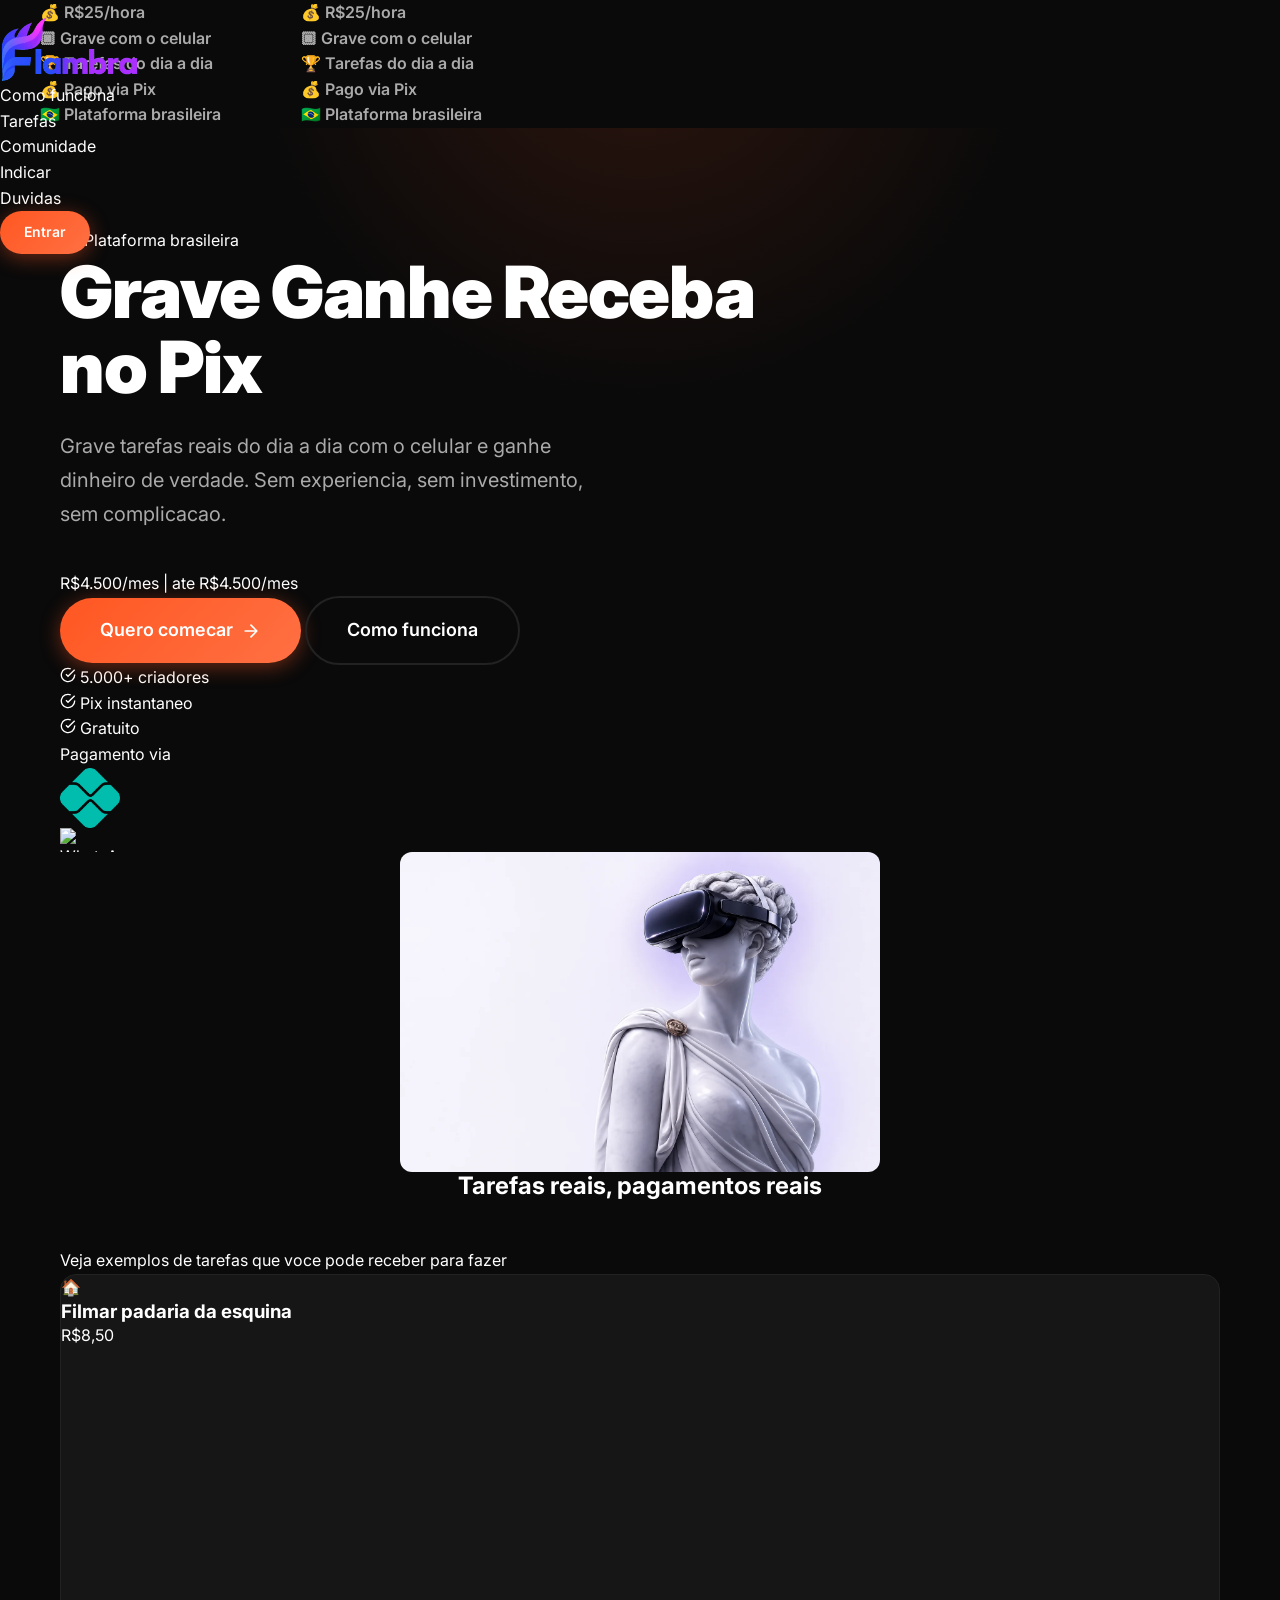
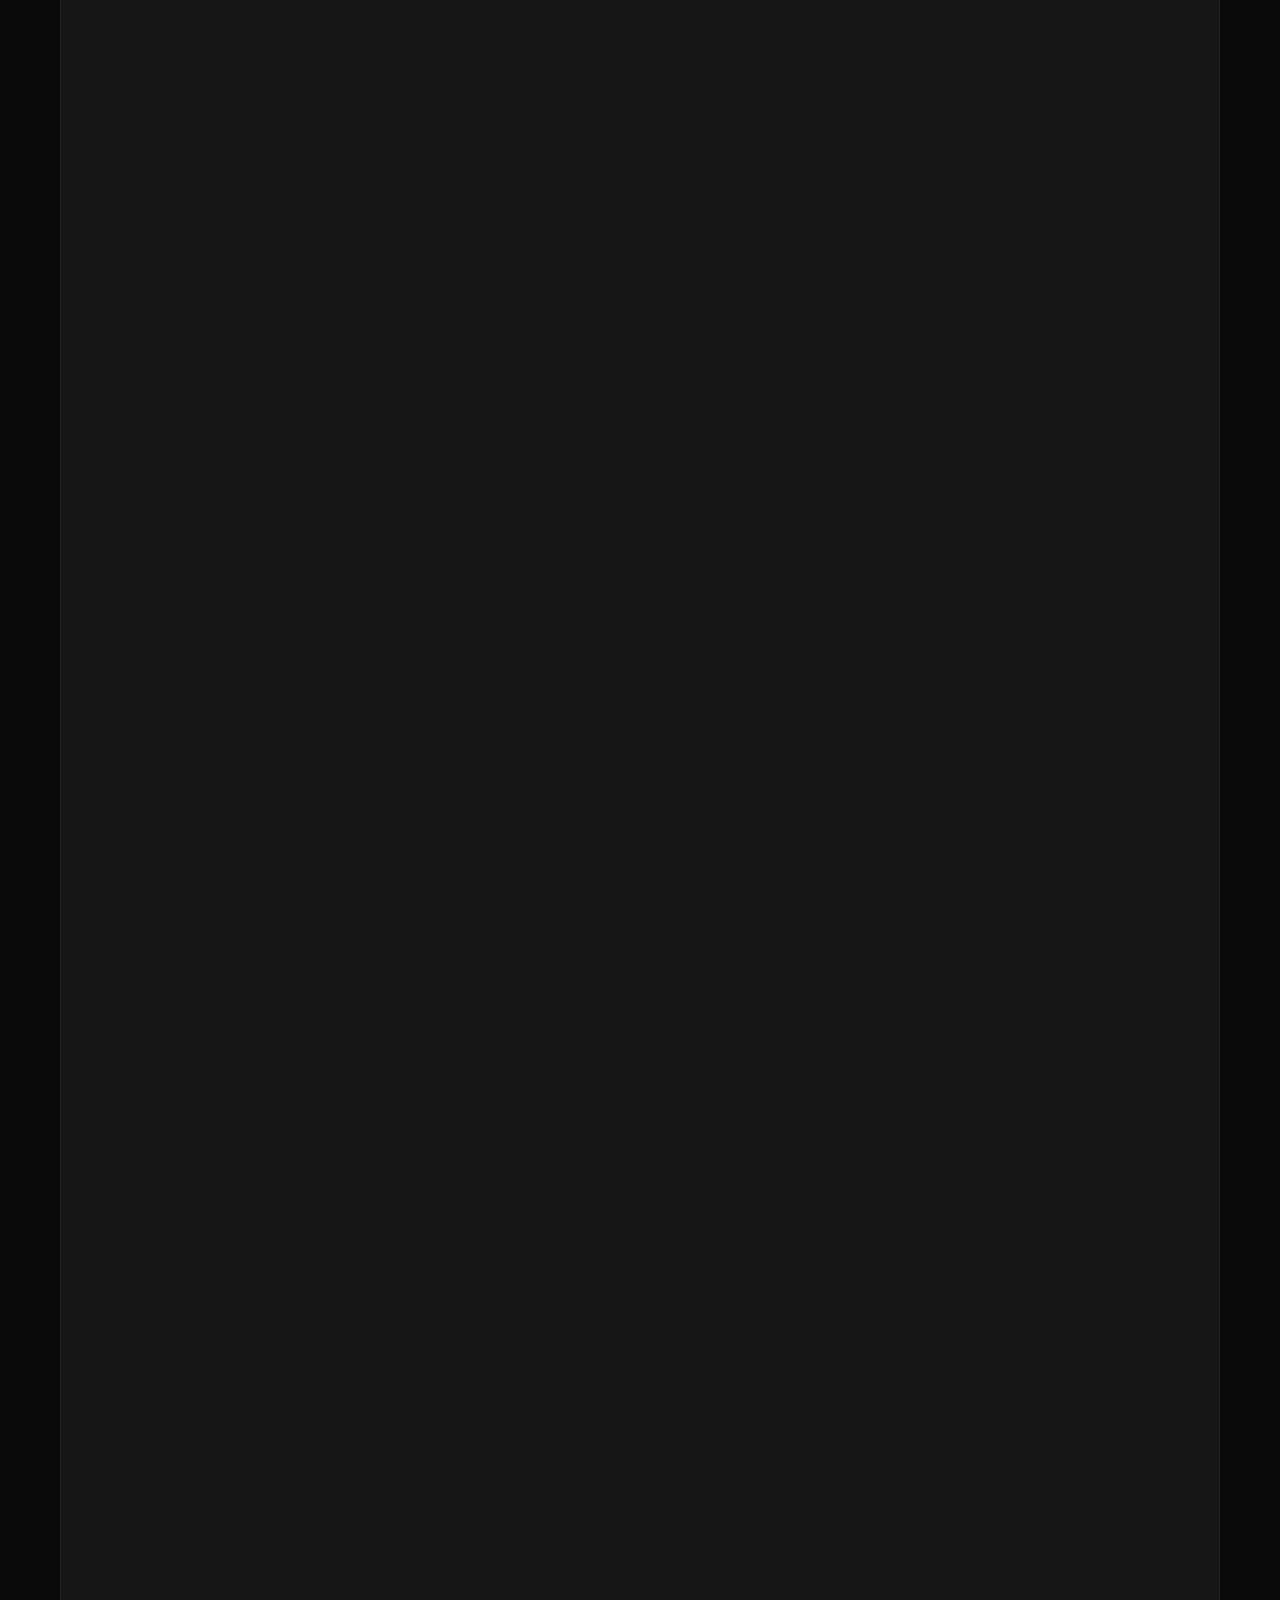
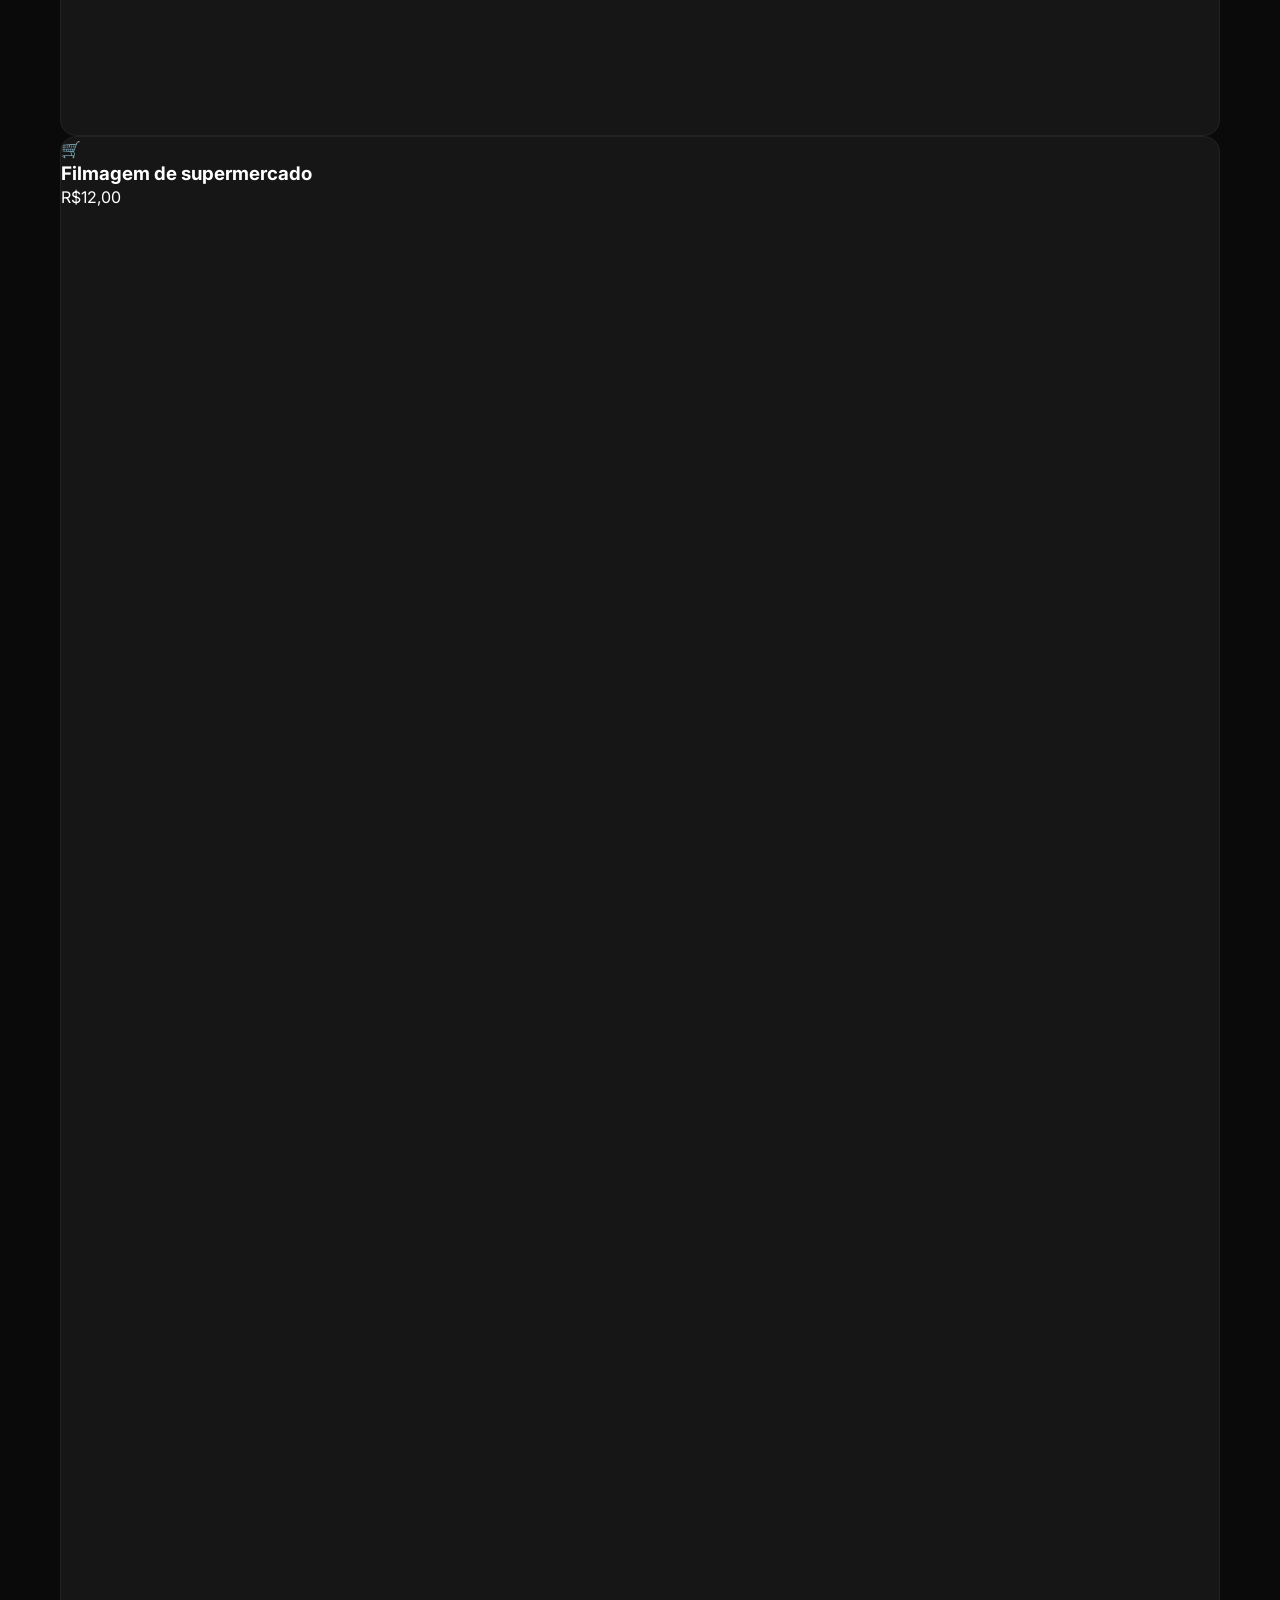
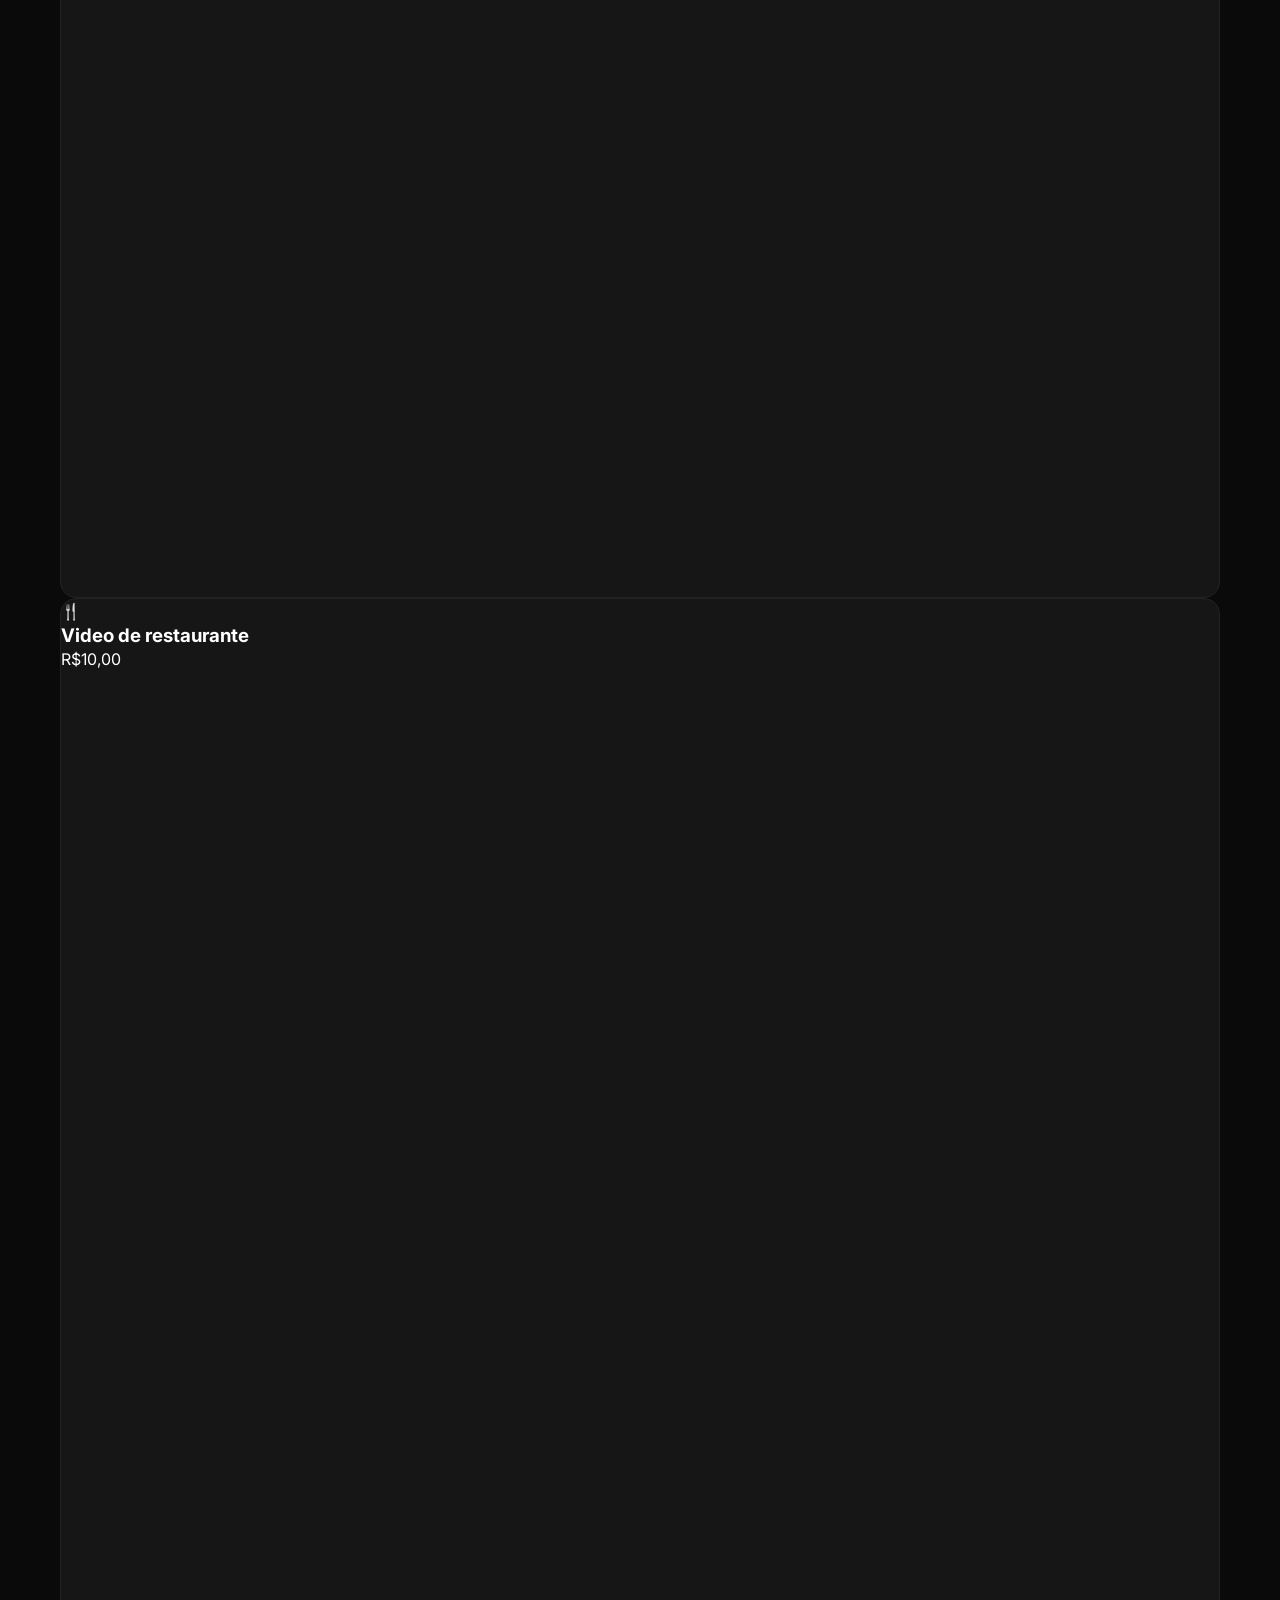
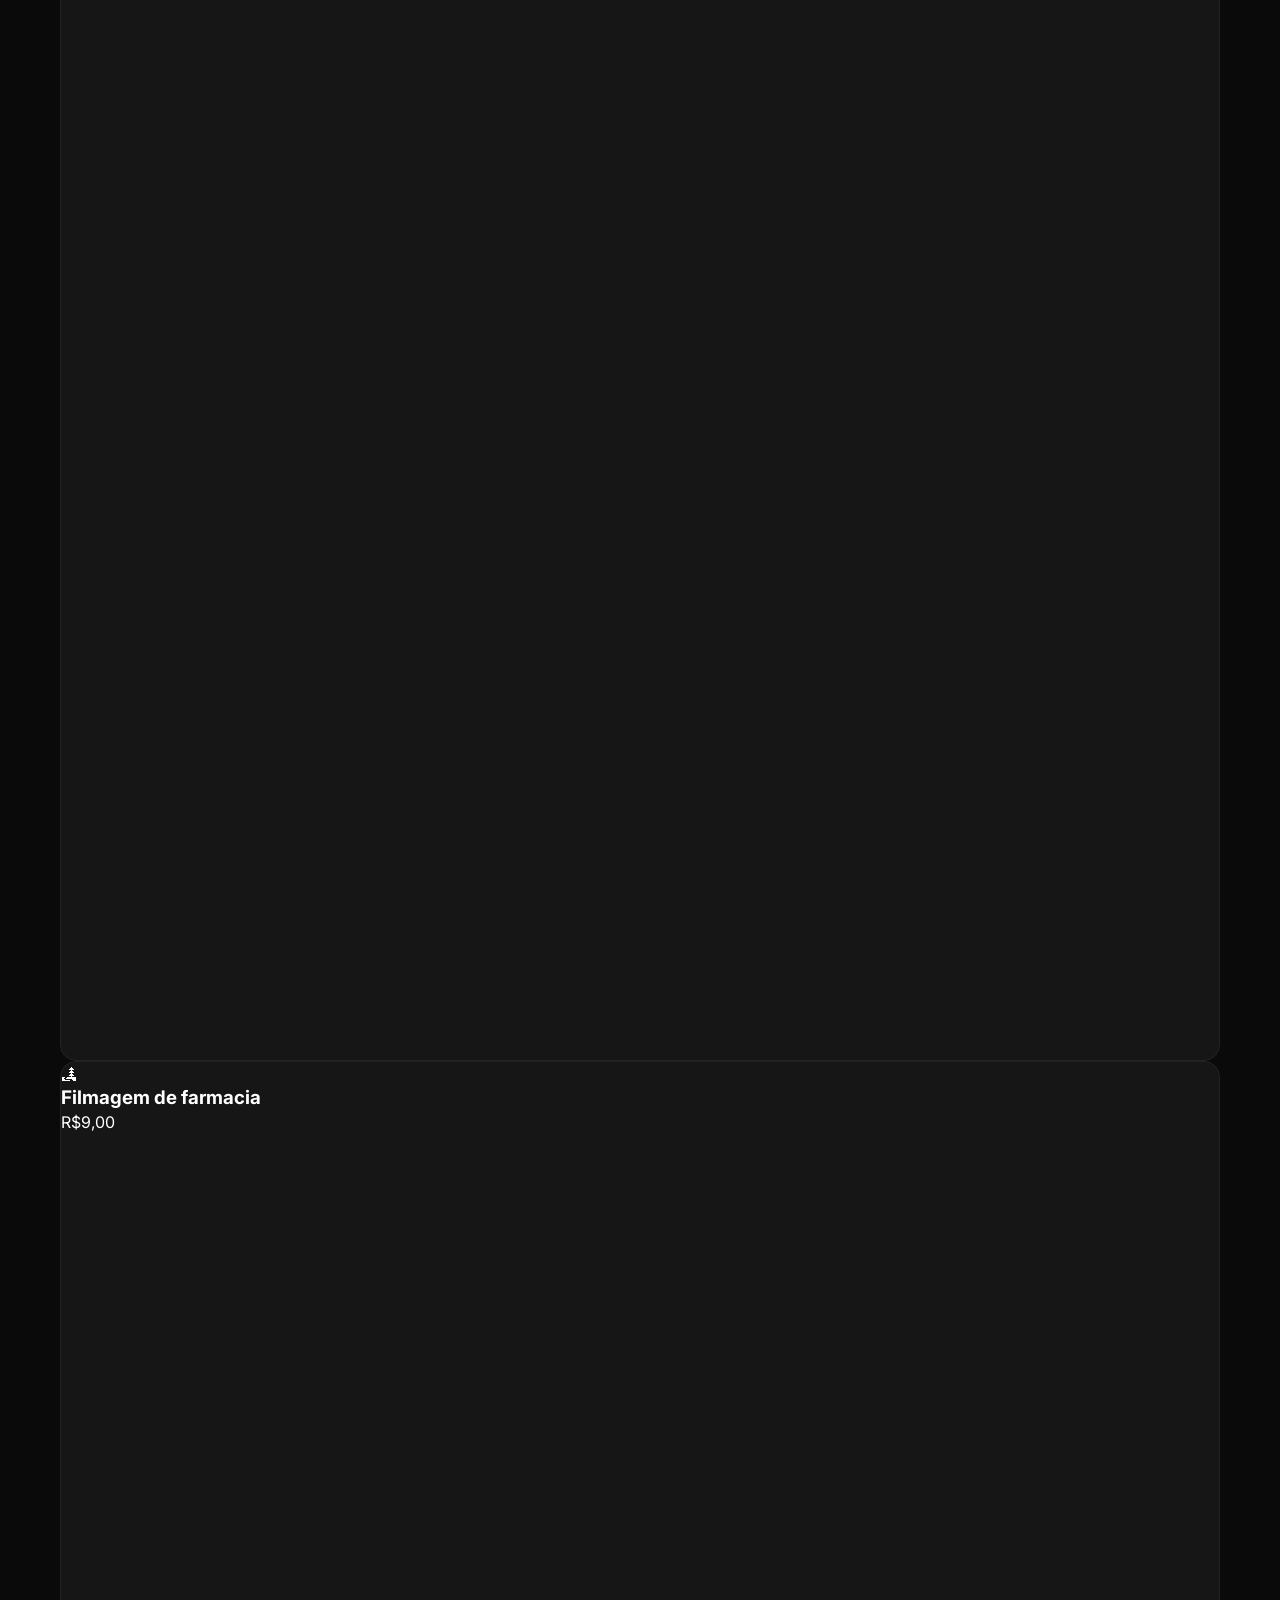
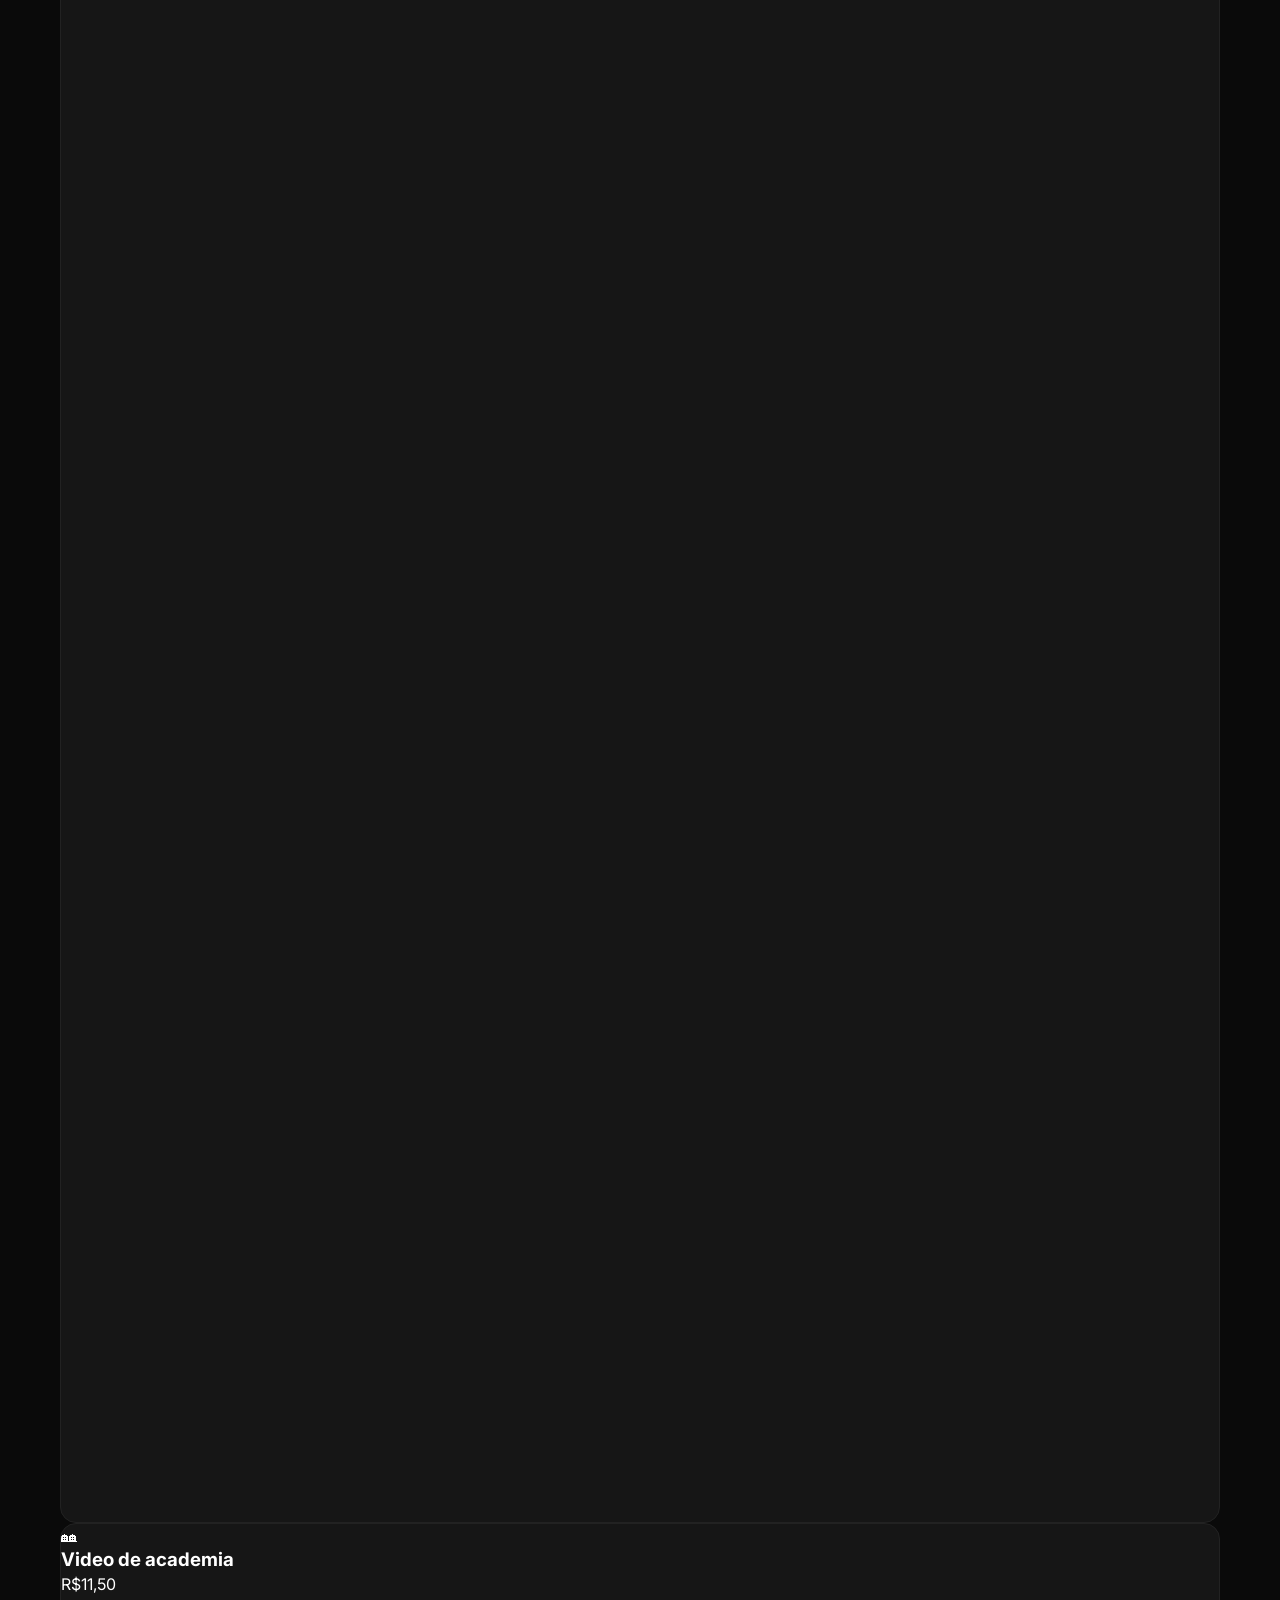
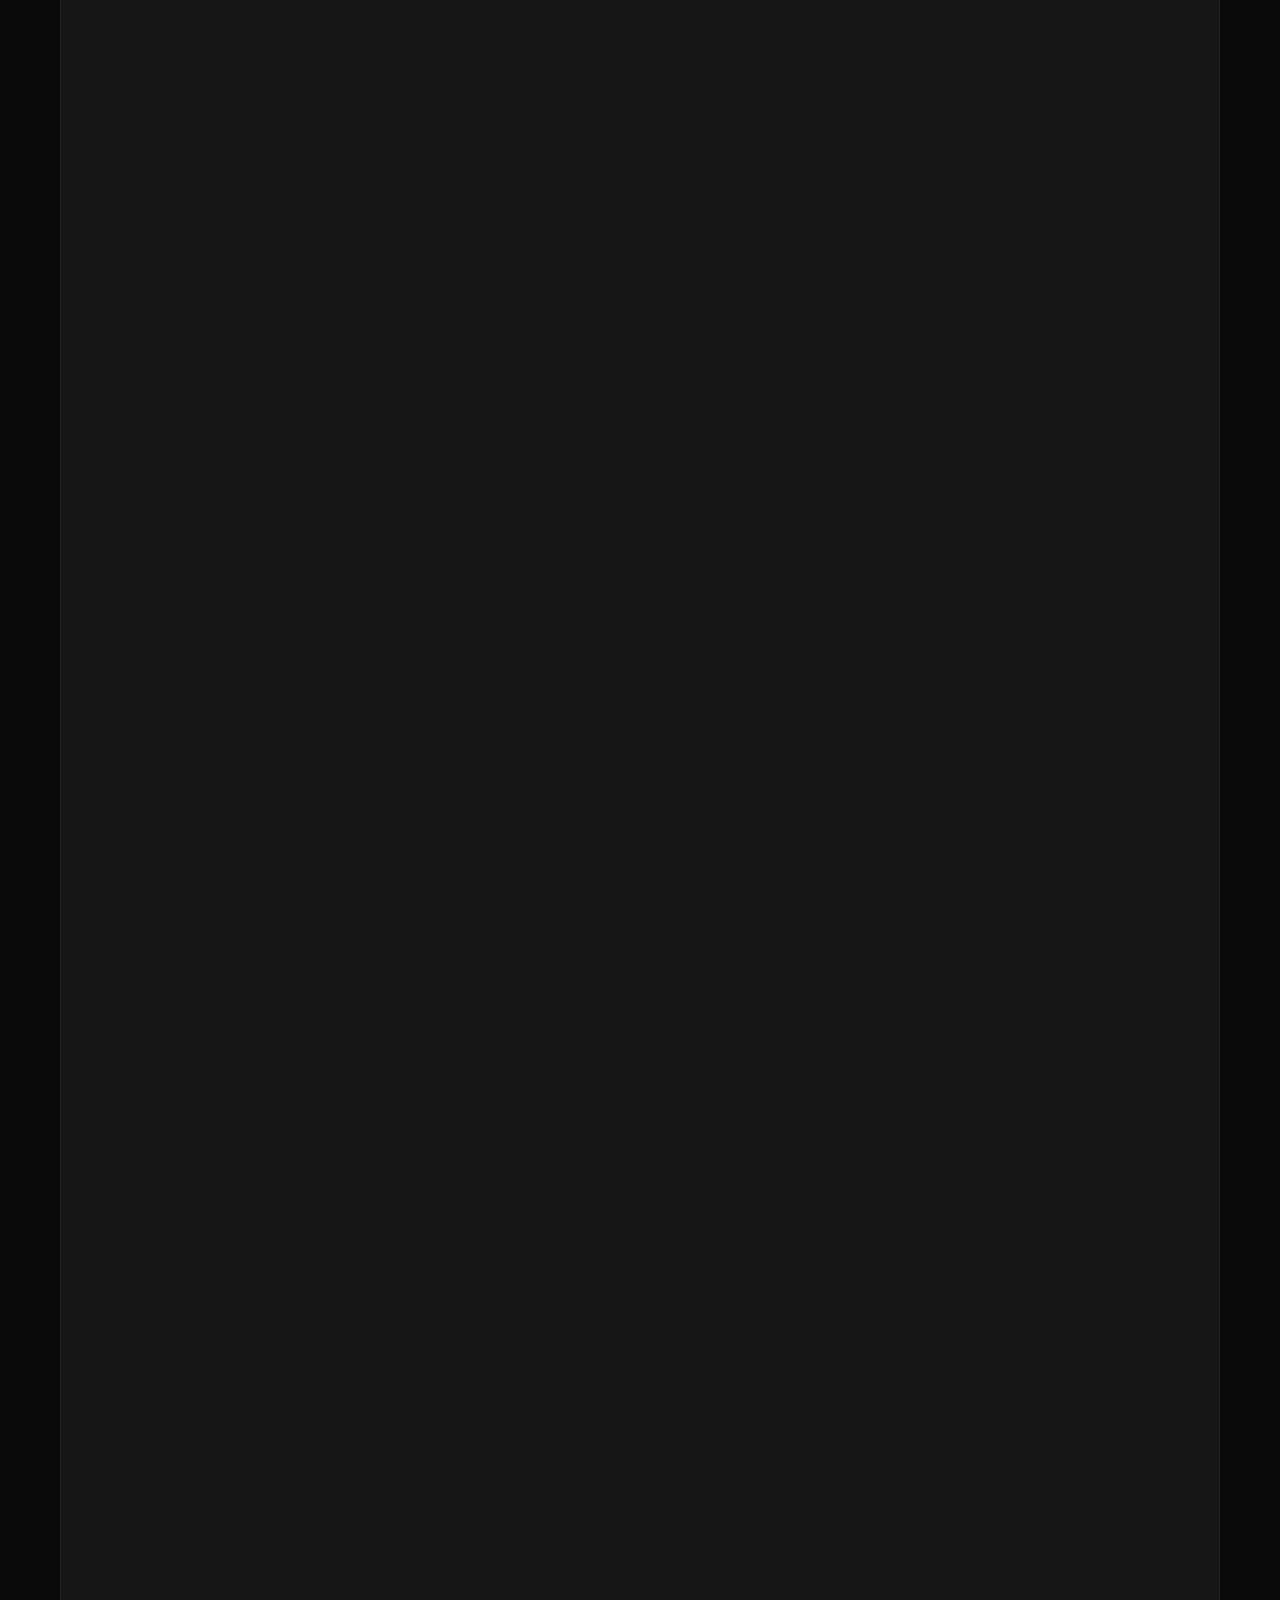
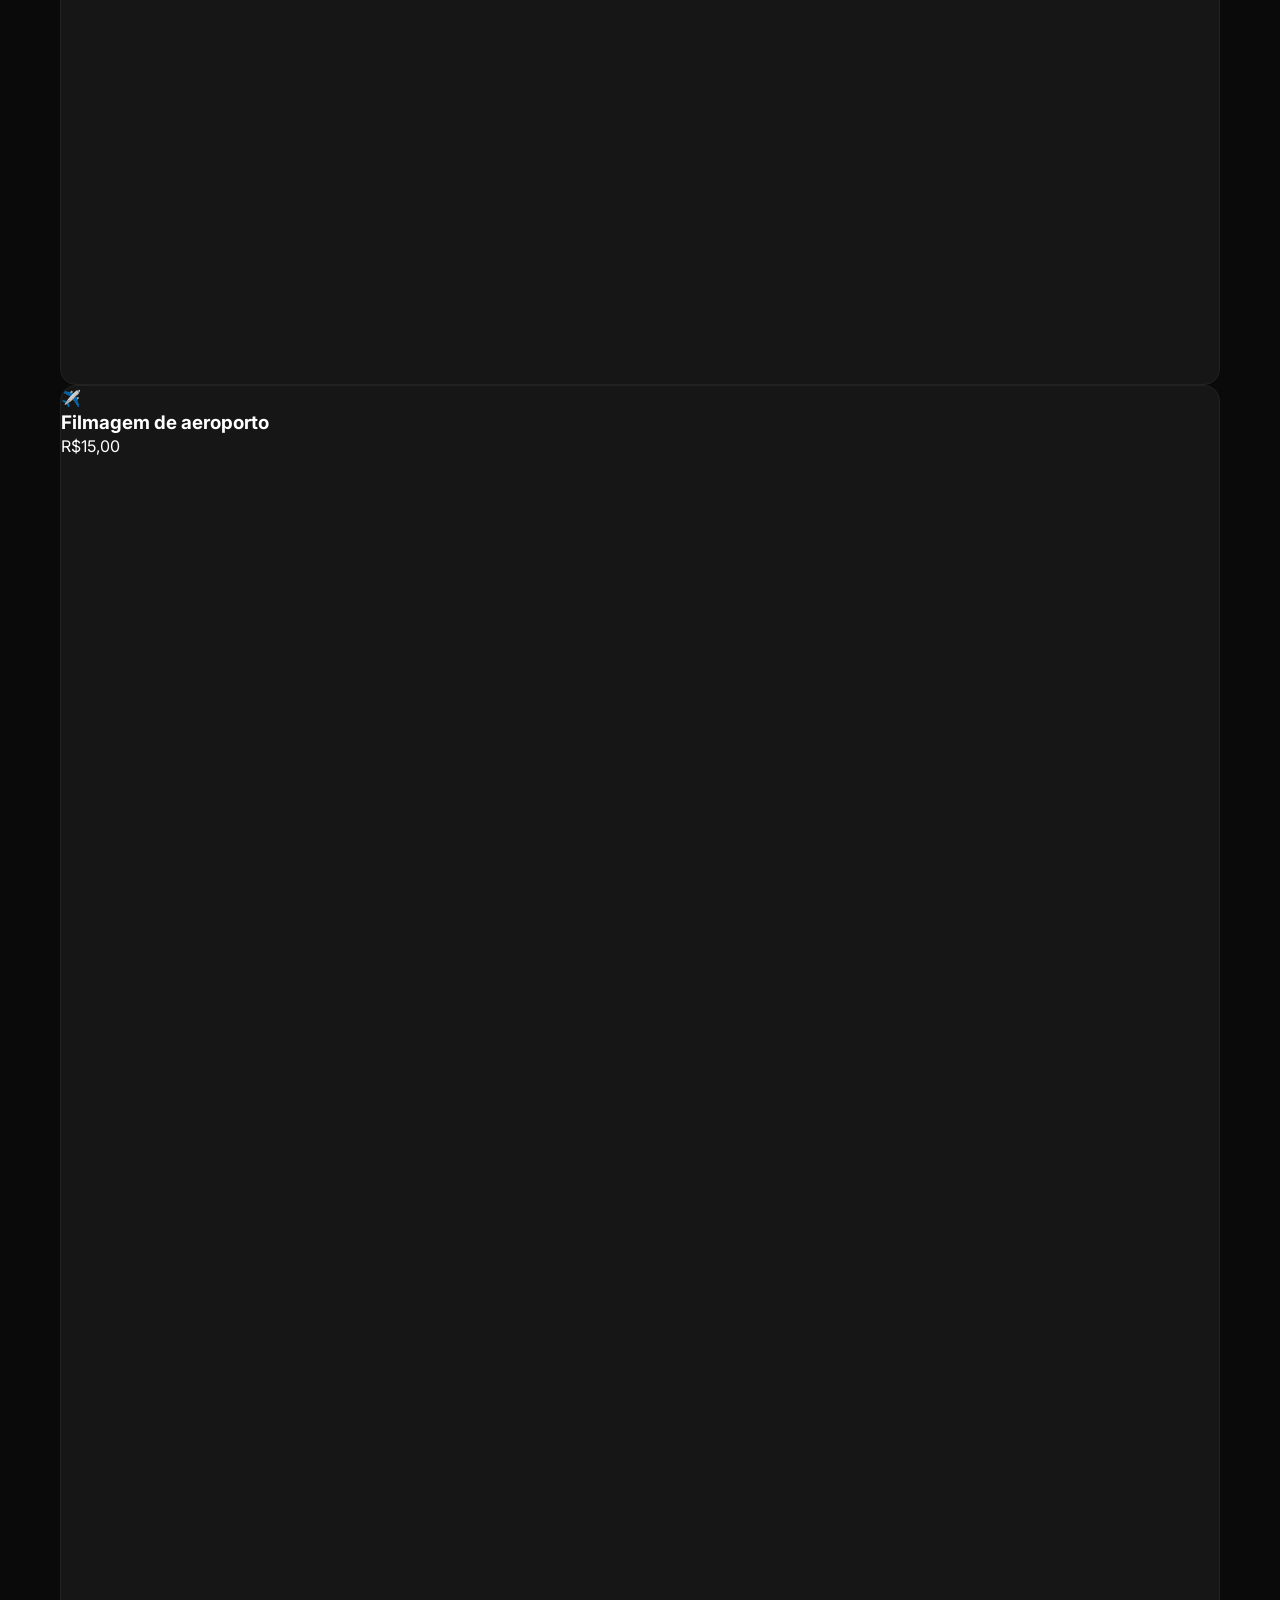
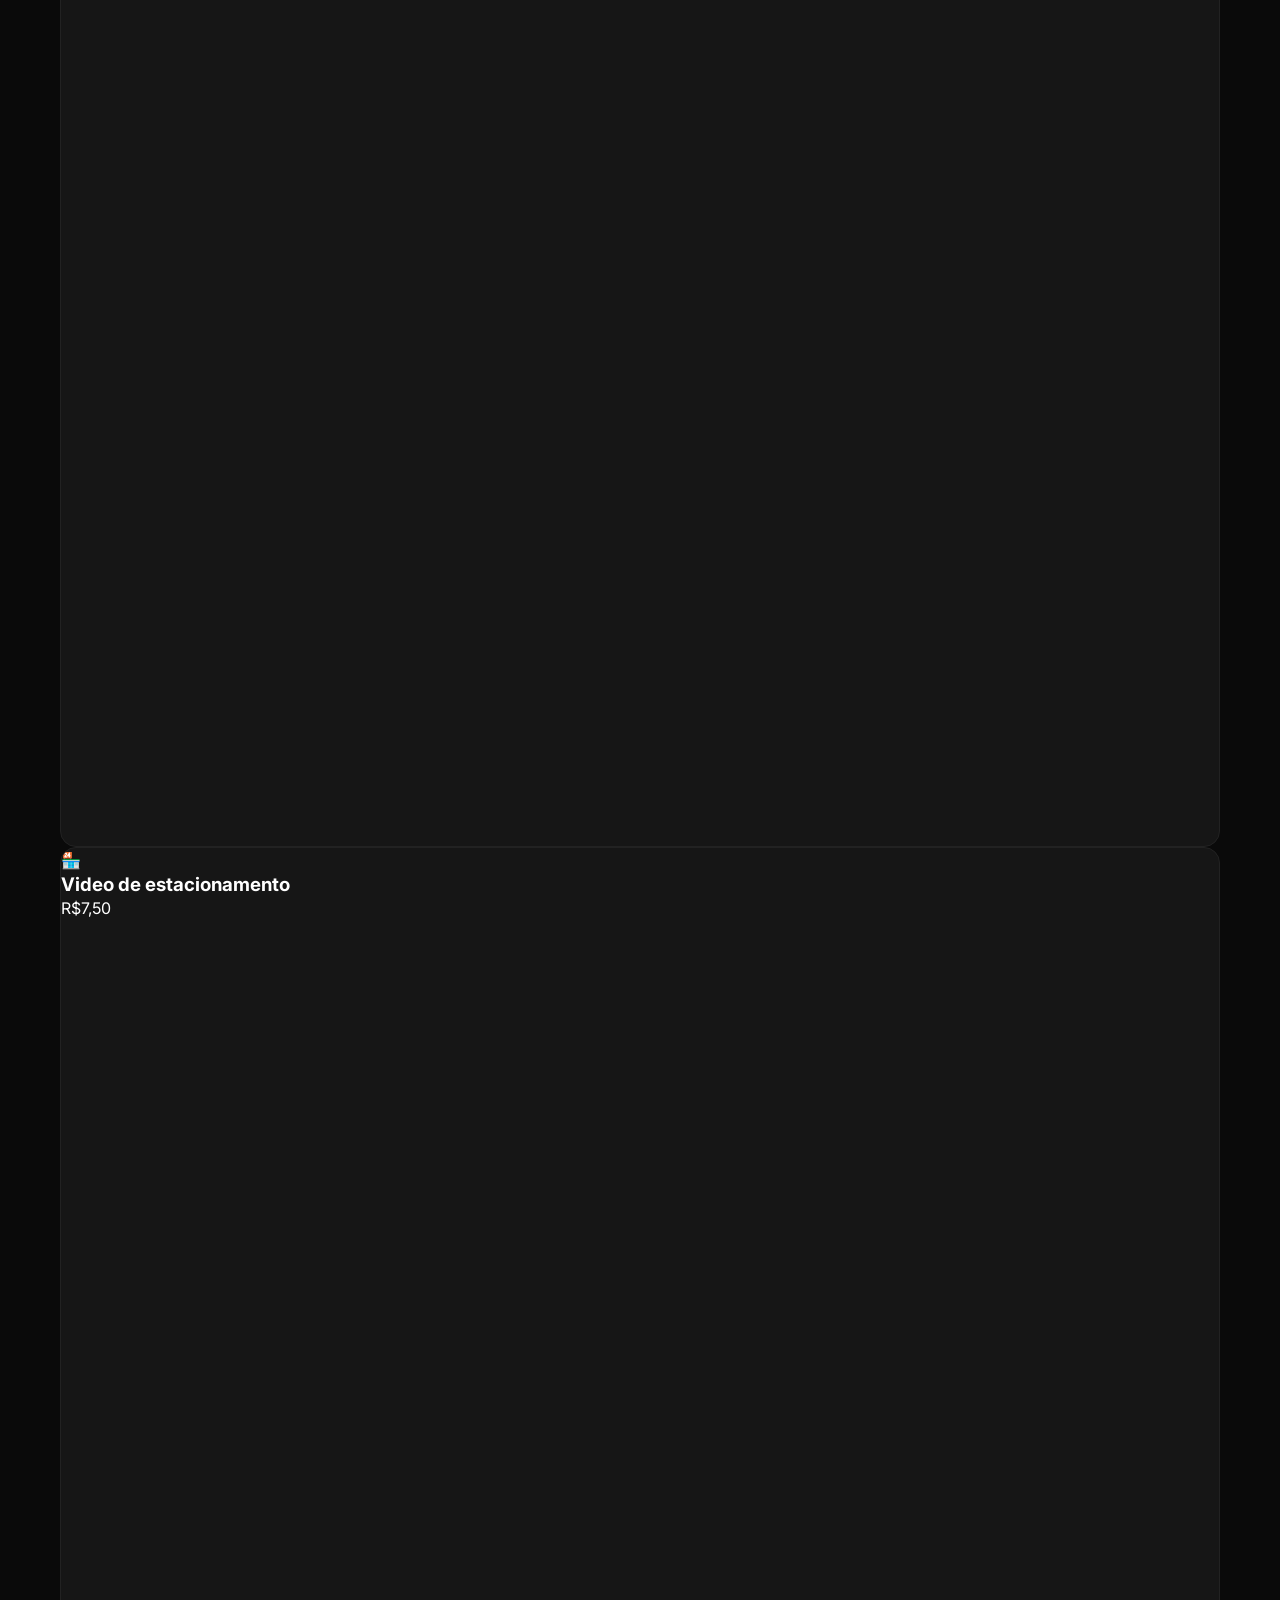
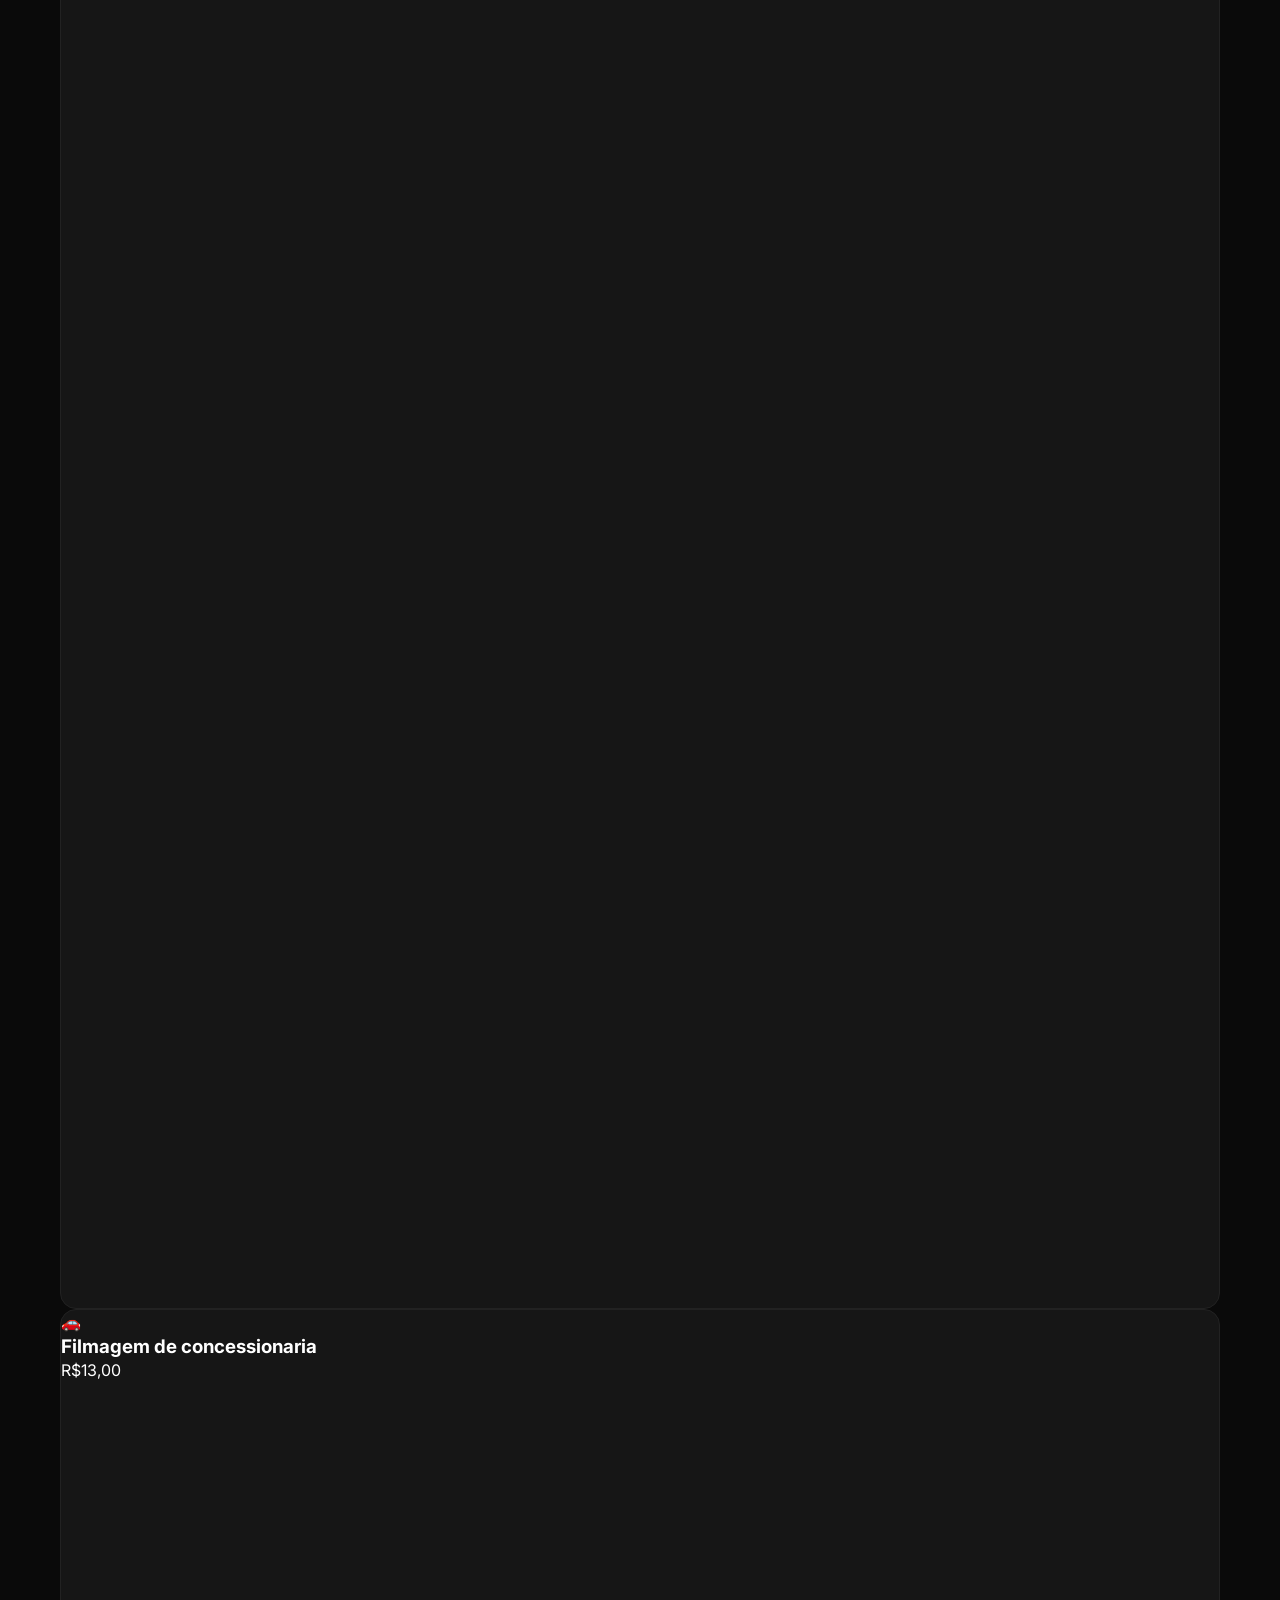
==== commit 88a2b138: "Fix broken JS, community photos, hero statue, FAQ content, minimal footer" ====
--- a/index.html
+++ b/index.html
@@ -279,19 +279,7 @@
           </div>
 
           <div class="hero-visual">
-            <div class="phone-mockup">
-              <div class="phone-frame">
-                <div class="phone-notch"></div>
-                <div class="phone-screen">
-                  <div class="phone-video-placeholder">
-                    <div class="play-icon">
-                      <svg width="48" height="48" viewBox="0 0 24 24" fill="white"><polygon points="5 3 19 12 5 21 5 3"/></svg>
-                    </div>
-                    <span class="phone-video-label">Veja como funciona</span>
-                  </div>
-                </div>
-              </div>
-            </div>
+            <img src="assets/img/ganhe/vr-statue-hero.webp" alt="Flambra - Ganhe dinheiro com o celular" class="hero-statue" loading="eager">
           </div>
         </div>
       </div>
@@ -440,19 +428,11 @@
           </div>
 
           <div class="community-visual">
-            <div class="community-image-stack">
-              <div class="community-image-card card-1">
-                <span class="card-emoji">&#128247;</span>
-                <span>5.000+ criadores</span>
-              </div>
-              <div class="community-image-card card-2">
-                <span class="card-emoji">&#128176;</span>
-                <span>R$2M+ pagos</span>
-              </div>
-              <div class="community-image-card card-3">
-                <span class="card-emoji">&#127463;&#127479;</span>
-                <span>Em todo o Brasil</span>
-              </div>
+            <div class="community-photos">
+              <img src="assets/img/ganhe/community/aniversario-tomas.webp" alt="Aniversario Flambra" class="community-photo photo-1" loading="lazy">
+              <img src="assets/img/ganhe/community/time-flambra.webp" alt="Time Flambra" class="community-photo photo-2" loading="lazy">
+              <img src="assets/img/ganhe/community/camisa-flambra.webp" alt="Camisa Flambra" class="community-photo photo-3" loading="lazy">
+              <img src="assets/img/ganhe/community/equipe-escritorio.webp" alt="Equipe no escritorio" class="community-photo photo-4" loading="lazy">
             </div>
           </div>
         </div>
@@ -656,81 +636,81 @@
         <div class="faq-list" itemscope itemtype="https://schema.org/FAQPage">
           <div class="faq-item" itemscope itemprop="mainEntity" itemtype="https://schema.org/Question">
             <button class="faq-question" aria-expanded="false">
-              <span itemprop="name">O que e a Flambra?</span>
+              <span itemprop="name">Como funciona?</span>
               <svg class="faq-chevron" width="20" height="20" viewBox="0 0 24 24" fill="none" stroke="currentColor" stroke-width="2"><polyline points="6 9 12 15 18 9"/></svg>
             </button>
             <div class="faq-answer" itemscope itemprop="acceptedAnswer" itemtype="https://schema.org/Answer" aria-hidden="true">
-              <p itemprop="text">A Flambra e uma plataforma brasileira que paga voce para gravar tarefas do dia a dia com o celular. Voce completa tarefas simples como filmar locais, produtos ou servicos, e recebe por cada tarefa aprovada.</p>
+              <p itemprop="text">Voce usa uma touca com camera integrada para gravar seu ponto de vista enquanto faz tarefas do dia a dia. As gravacoes sao enviadas para empresas que usam os dados para treinar inteligencia artificial e robos. Voce e pago por cada hora de gravacao aprovada.</p>
             </div>
           </div>
 
           <div class="faq-item" itemscope itemprop="mainEntity" itemtype="https://schema.org/Question">
             <button class="faq-question" aria-expanded="false">
-              <span itemprop="name">Quanto posso ganhar na Flambra?</span>
+              <span itemprop="name">Que tipos de tarefas devo gravar para receber?</span>
               <svg class="faq-chevron" width="20" height="20" viewBox="0 0 24 24" fill="none" stroke="currentColor" stroke-width="2"><polyline points="6 9 12 15 18 9"/></svg>
             </button>
             <div class="faq-answer" itemscope itemprop="acceptedAnswer" itemtype="https://schema.org/Answer" aria-hidden="true">
-              <p itemprop="text">Na Flambra voce pode ganhar ate R$25 por hora de tarefas aprovadas. O valor medio dos nossos criadores e de R$4.500 por mes trabalhando de forma consistente.</p>
+              <p itemprop="text">Tarefas simples do dia a dia: ir ao supermercado, cozinhar, lavar louca, organizar estantes, reabastecer prateleiras, preparar bebidas, montar lanches. O app te mostra exatamente o que fazer em cada tarefa.</p>
             </div>
           </div>
 
           <div class="faq-item" itemscope itemprop="mainEntity" itemtype="https://schema.org/Question">
             <button class="faq-question" aria-expanded="false">
-              <span itemprop="name">Como recebo meu pagamento?</span>
+              <span itemprop="name">E gratis participar?</span>
               <svg class="faq-chevron" width="20" height="20" viewBox="0 0 24 24" fill="none" stroke="currentColor" stroke-width="2"><polyline points="6 9 12 15 18 9"/></svg>
             </button>
             <div class="faq-answer" itemscope itemprop="acceptedAnswer" itemtype="https://schema.org/Answer" aria-hidden="true">
-              <p itemprop="text">Os pagamentos sao feitos via Pix, diretamente na sua conta bancaria. Tambem oferecemos a opcao de receber em USDC para quem prefere criptomoedas. O pagamento e processado rapidamente apos a aprovacao das tarefas.</p>
+              <p itemprop="text">Sim, e totalmente gratis. Nao existe nenhuma taxa de cadastro ou anuidade. Voce so precisa de um celular com camera para comecar.</p>
             </div>
           </div>
 
           <div class="faq-item" itemscope itemprop="mainEntity" itemtype="https://schema.org/Question">
             <button class="faq-question" aria-expanded="false">
-              <span itemprop="name">Preciso de equipamento especial?</span>
+              <span itemprop="name">Por que a Flambra paga pelas gravacoes?</span>
               <svg class="faq-chevron" width="20" height="20" viewBox="0 0 24 24" fill="none" stroke="currentColor" stroke-width="2"><polyline points="6 9 12 15 18 9"/></svg>
             </button>
             <div class="faq-answer" itemscope itemprop="acceptedAnswer" itemtype="https://schema.org/Answer" aria-hidden="true">
-              <p itemprop="text">Nao! Voce so precisa de um celular com camera. Qualquer smartphone moderno e suficiente para gravar as tarefas. Nao e necessario tripé, iluminação profissional ou qualquer outro equipamento.</p>
+              <p itemprop="text">Empresas de IA e robotica precisam de dados reais do mundo para treinar seus sistemas. Suas gravacoes ajudam a ensinar robots a entender e interagir com o ambiente real. Quanto mais dados, melhor o treinamento.</p>
             </div>
           </div>
 
           <div class="faq-item" itemscope itemprop="mainEntity" itemtype="https://schema.org/Question">
             <button class="faq-question" aria-expanded="false">
-              <span itemprop="name">As tarefas sao dificeis?</span>
+              <span itemprop="name">Quando eu recebo?</span>
               <svg class="faq-chevron" width="20" height="20" viewBox="0 0 24 24" fill="none" stroke="currentColor" stroke-width="2"><polyline points="6 9 12 15 18 9"/></svg>
             </button>
             <div class="faq-answer" itemscope itemprop="acceptedAnswer" itemtype="https://schema.org/Answer" aria-hidden="true">
-              <p itemprop="text">Nao! As tarefas sao simples e do seu dia a dia. Voce e selecionado com base na sua localizacao e nos negocios proximos a voce. E so seguir as instrucoes no app, gravar o video e enviar para analise.</p>
+              <p itemprop="text">Os pagamentos sao processados semanalmente via Pix. Assim que suas gravacoes sao aprovadas, o valor e depositado direto na sua conta bancaria.</p>
             </div>
           </div>
 
           <div class="faq-item" itemscope itemprop="mainEntity" itemtype="https://schema.org/Question">
             <button class="faq-question" aria-expanded="false">
-              <span itemprop="name">Quanto tempo demora para receber?</span>
+              <span itemprop="name">E se meu video for rejeitado?</span>
               <svg class="faq-chevron" width="20" height="20" viewBox="0 0 24 24" fill="none" stroke="currentColor" stroke-width="2"><polyline points="6 9 12 15 18 9"/></svg>
             </button>
             <div class="faq-answer" itemscope itemprop="acceptedAnswer" itemtype="https://schema.org/Answer" aria-hidden="true">
-              <p itemprop="text">O processamento do pagamento e feito rapidamente apos a aprovacao da tarefa. Na maioria dos casos, o valor cai na sua conta via Pix em ate 48 horas uteis apos a aprovacao.</p>
+              <p itemprop="text">Se o video nao atender os requisitos (muito tremido, iluminacao insuficiente, nao segue as instrucoes), ele e rejeitado e voce nao recebe por aquela gravacao. Mas voce pode tentar novamente com nova tarefa.</p>
             </div>
           </div>
 
           <div class="faq-item" itemscope itemprop="mainEntity" itemtype="https://schema.org/Question">
             <button class="faq-question" aria-expanded="false">
-              <span itemprop="name">Posso indicar amigos?</span>
+              <span itemprop="name">Quais celulares funcionam?</span>
               <svg class="faq-chevron" width="20" height="20" viewBox="0 0 24 24" fill="none" stroke="currentColor" stroke-width="2"><polyline points="6 9 12 15 18 9"/></svg>
             </button>
             <div class="faq-answer" itemscope itemprop="acceptedAnswer" itemtype="https://schema.org/Answer" aria-hidden="true">
-              <p itemprop="text">Sim! A Flambra tem um programa de indicacoes onde voce ganha R$2.50 por hora trabalhada por cada pessoa que indicar. E uma forma excelente de aumentar sua renda ainda mais.</p>
+              <p itemprop="text">Qualquer smartphone com camera funcional serve. Iphones a partir do iPhone X e Androids com camera de 12MP ou mais. Nao e necessario modelo recente ou equipamento profissional.</p>
             </div>
           </div>
 
           <div class="faq-item" itemscope itemprop="mainEntity" itemtype="https://schema.org/Question">
             <button class="faq-question" aria-expanded="false">
-              <span itemprop="name">A Flambra esta disponivel em todo o Brasil?</span>
+              <span itemprop="name">Preciso de experiencia?</span>
               <svg class="faq-chevron" width="20" height="20" viewBox="0 0 24 24" fill="none" stroke="currentColor" stroke-width="2"><polyline points="6 9 12 15 18 9"/></svg>
             </button>
             <div class="faq-answer" itemscope itemprop="acceptedAnswer" itemtype="https://schema.org/Answer" aria-hidden="true">
-              <p itemprop="text">Sim, a Flambra esta disponivel em todo o Brasil. As tarefas sao geradas com base na sua localizacao, entao quanto mais tarefas estiverem disponiveis na sua regiao, mais voce podera ganhar.</p>
+              <p itemprop="text">Nao! As tarefas sao extremamente simples. O app te guia em cada passo. Qualquer pessoa pode fazer, nao importa idade ou experiencia tecnica.</p>
             </div>
           </div>
         </div>
@@ -759,57 +739,21 @@
   <!-- ========== FOOTER ========== -->
   <footer class="site-footer">
     <div class="container">
-      <div class="footer-grid">
-        <div class="footer-brand">
-          <a href="index.html" class="footer-logo" aria-label="Flambra">
-            <img src="assets/img/flambra-wordmark-remastered.png" alt="Flambra" width="120" height="28" loading="lazy">
+      <div class="footer-minimal">
+        <a href="index.html" class="footer-logo" aria-label="Flambra">
+          <img src="assets/img/flambra-wordmark-remastered.png" alt="Flambra" width="120" height="28" loading="lazy">
+        </a>
+        <div class="footer-social">
+          <a href="https://www.instagram.com/flambra" target="_blank" rel="noopener noreferrer" class="social-link" aria-label="Instagram">
+            <svg width="20" height="20" viewBox="0 0 24 24" fill="none" stroke="currentColor" stroke-width="2" stroke-linecap="round" stroke-linejoin="round"><rect x="2" y="2" width="20" height="20" rx="5" ry="5"/><path d="M16 11.37A4 4 0 1 1 12.63 8 4 4 0 0 1 16 11.37z"/><line x1="17.5" y1="6.5" x2="17.51" y2="6.5"/></svg>
           </a>
-          <p class="footer-tagline">Ganhe dinheiro gravando tarefas do dia a dia com o celular.</p>
-        </div>
-
-        <div class="footer-links">
-          <h4 class="footer-heading">Navegacao</h4>
-          <ul class="footer-list">
-            <li><a href="#como-funciona">Como funciona</a></li>
-            <li><a href="#clips">Tarefas</a></li>
-            <li><a href="#comunidade">Sobre</a></li>
-            <li><a href="#indicar">Indicar</a></li>
-            <li><a href="#faq">Duvidas</a></li>
-          </ul>
-        </div>
-
-        <div class="footer-links">
-          <h4 class="footer-heading">Recursos</h4>
-          <ul class="footer-list">
-            <li><a href="https://app.flambra.com/?ref=D3D5653DFF&cadastro=1" data-referral="D3D5653DFF">Criar conta</a></li>
-            <li><a href="https://app.flambra.com/?ref=D3D5653DFF" data-referral="D3D5653DFF">Entrar</a></li>
-            <li><a href="#">Blog</a></li>
-            <li><a href="#">Politica de Privacidade</a></li>
-            <li><a href="#">Termos de Uso</a></li>
-          </ul>
-        </div>
-
-        <div class="footer-social">
-          <h4 class="footer-heading">Redes sociais</h4>
-          <div class="social-icons">
-            <a href="https://www.instagram.com/flambra" target="_blank" rel="noopener noreferrer" class="social-link" aria-label="Instagram">
-              <svg width="20" height="20" viewBox="0 0 24 24" fill="none" stroke="currentColor" stroke-width="2" stroke-linecap="round" stroke-linejoin="round"><rect x="2" y="2" width="20" height="20" rx="5" ry="5"/><path d="M16 11.37A4 4 0 1 1 12.63 8 4 4 0 0 1 16 11.37z"/><line x1="17.5" y1="6.5" x2="17.51" y2="6.5"/></svg>
-            </a>
-            <a href="https://www.tiktok.com/@flambra" target="_blank" rel="noopener noreferrer" class="social-link" aria-label="TikTok">
-              <svg width="20" height="20" viewBox="0 0 24 24" fill="currentColor"><path d="M19.59 6.69a4.83 4.83 0 0 1-3.77-4.25V2h-3.45v13.67a2.89 2.89 0 0 1-2.88 2.5 2.89 2.89 0 0 1 0-5.78 2.92 2.92 0 0 1 .88.13V9.4a6.84 6.84 0 0 0-1-.05A6.33 6.33 0 0 0 3 15.57 6.33 6.33 0 0 0 9.37 22a6.33 6.33 0 0 0 6.38-6.22V9.4a8.16 8.16 0 0 0 3.84.96V7.03a4.84 4.84 0 0 1-1-.34z"/></svg>
-            </a>
-            <a href="https://wa.me/5500000000000" target="_blank" rel="noopener noreferrer" class="social-link" aria-label="WhatsApp">
-              <svg width="20" height="20" viewBox="0 0 24 24" fill="currentColor"><path d="M17.472 14.382c-.297-.149-1.758-.867-2.03-.967-.273-.099-.471-.148-.67.15-.197.297-.767.966-.94 1.164-.173.199-.347.223-.644.075-.297-.15-1.255-.463-2.39-1.475-.883-.788-1.48-1.761-1.653-2.059-.173-.297-.018-.458.13-.606.134-.133.298-.347.446-.52.149-.174.198-.298.298-.497.099-.198.05-.371-.025-.52-.075-.149-.669-1.612-.916-2.207-.242-.579-.487-.5-.669-.51-.173-.008-.371-.01-.57-.01-.198 0-.52.074-.792.372-.272.297-1.04 1.016-1.04 2.479 0 1.462 1.065 2.875 1.213 3.074.149.198 2.096 3.2 5.077 4.487.709.306 1.262.489 1.694.625.712.227 1.36.195 1.871.118.571-.085 1.758-.719 2.006-1.413.248-.694.248-1.289.173-1.413-.074-.124-.272-.198-.57-.347m-5.421 7.403h-.004a9.87 9.87 0 01-5.031-1.378l-.361-.214-3.741.982.998-3.648-.235-.374a9.86 9.86 0 01-1.51-5.26c.001-5.45 4.436-9.884 9.888-9.884 2.64 0 5.122 1.03 6.988 2.898a9.825 9.825 0 012.893 6.994c-.003 5.45-4.437 9.884-9.885 9.884m8.413-18.297A11.815 11.815 0 0012.05 0C5.495 0 .16 5.335.157 11.892c0 2.096.547 4.142 1.588 5.945L.057 24l6.305-1.654a11.882 11.882 0 005.683 1.448h.005c6.554 0 11.89-5.335 11.893-11.893a11.821 11.821 0 00-3.48-8.413z"/></svg>
-            </a>
-          </div>
-        </div>
-      </div>
-
-      <div class="footer-bottom">
-        <p class="footer-copyright">&copy; 2026 Flambra. Todos os direitos reservados.</p>
-        <div class="footer-legal">
-          <a href="#">Politica de Privacidade</a>
-          <a href="#">Termos de Uso</a>
+          <a href="https://br.linkedin.com/company/flambra" target="_blank" rel="noopener noreferrer" class="social-link" aria-label="LinkedIn">
+            <svg width="20" height="20" viewBox="0 0 24 24" fill="none" stroke="currentColor" stroke-width="2" stroke-linecap="round" stroke-linejoin="round"><path d="M16 8a6 6 0 0 1 6 6v7h-4v-7a2 2 0 0 0-2-2 2 2 0 0 0-2 2v7h-4v-7a6 6 0 0 1 6-6z"/><rect x="2" y="9" width="4" height="12"/><circle cx="4" cy="4" r="2"/></svg>
+          </a>
+        </div>
+        <div class="footer-bottom">
+          <p class="footer-copyright">&copy; 2026 Flambra. Todos os direitos reservados.</p>
+          <a href="legal/politica-de-privacidade.html" class="footer-legal-link">Politica de Privacidade</a>
         </div>
       </div>
     </div>
--- a/assets/css/style.css
+++ b/assets/css/style.css
@@ -684,6 +684,108 @@
   margin-top: 2px;
 }
 
+/* Community photos */
+.community-photos {
+  display: grid;
+  grid-template-columns: 1fr 1fr;
+  gap: 12px;
+}
+
+.community-photo {
+  width: 100%;
+  height: 180px;
+  object-fit: cover;
+  border-radius: var(--radius);
+  border: 1px solid var(--border);
+}
+
+/* Hero statue */
+.hero-visual {
+  display: flex;
+  align-items: center;
+  justify-content: center;
+}
+
+.hero-statue {
+  width: 100%;
+  max-width: 480px;
+  height: auto;
+  border-radius: var(--radius);
+}
+
+/* Minimal footer */
+.footer-minimal {
+  display: flex;
+  flex-direction: column;
+  align-items: center;
+  gap: 20px;
+  text-align: center;
+}
+
+.footer-minimal .footer-logo img {
+  height: 28px;
+  width: auto;
+}
+
+.footer-minimal .footer-social {
+  display: flex;
+  gap: 12px;
+  justify-content: center;
+}
+
+.footer-minimal .footer-social a {
+  width: 40px;
+  height: 40px;
+  border-radius: 50%;
+  background: var(--bg3);
+  display: flex;
+  align-items: center;
+  justify-content: center;
+  color: var(--text2);
+  transition: all 0.3s;
+}
+
+.footer-minimal .footer-social a:hover {
+  background: var(--accent);
+  color: #fff;
+}
+
+.footer-minimal .footer-bottom {
+  display: flex;
+  flex-direction: column;
+  gap: 8px;
+  align-items: center;
+  padding-top: 20px;
+  border-top: 1px solid var(--border);
+  width: 100%;
+}
+
+.footer-minimal .footer-copyright {
+  color: var(--text3);
+  font-size: 0.8125rem;
+}
+
+.footer-minimal .footer-legal-link {
+  color: var(--text2);
+  font-size: 0.8125rem;
+  transition: color 0.3s;
+}
+
+.footer-minimal .footer-legal-link:hover {
+  color: var(--accent);
+}
+
+/* FAQ answer open state */
+.faq-answer {
+  max-height: 0;
+  overflow: hidden;
+  transition: max-height 0.3s ease;
+}
+
+.faq-answer.open {
+  max-height: 500px;
+}
+
 /* ======================== AFFILIATE SECTION ======================== */
 .affiliate-section {
   padding: 80px 0;
